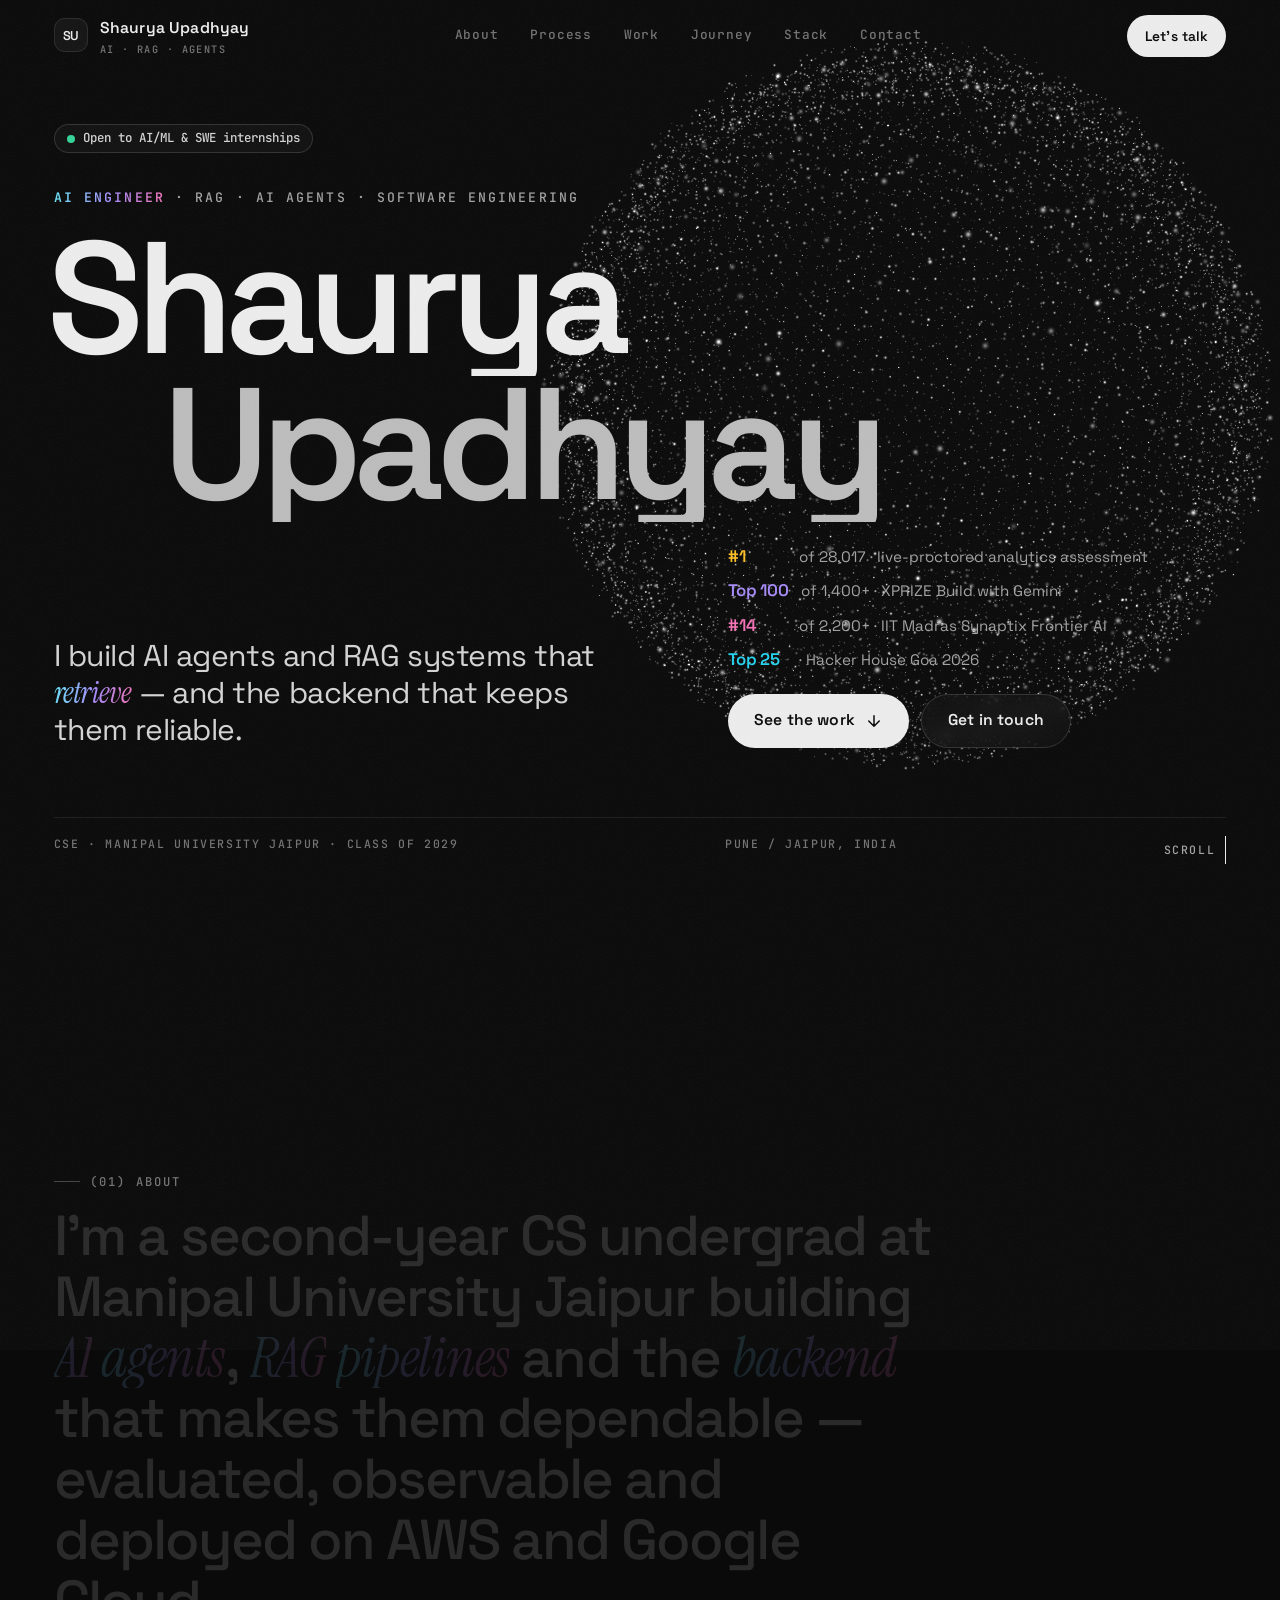
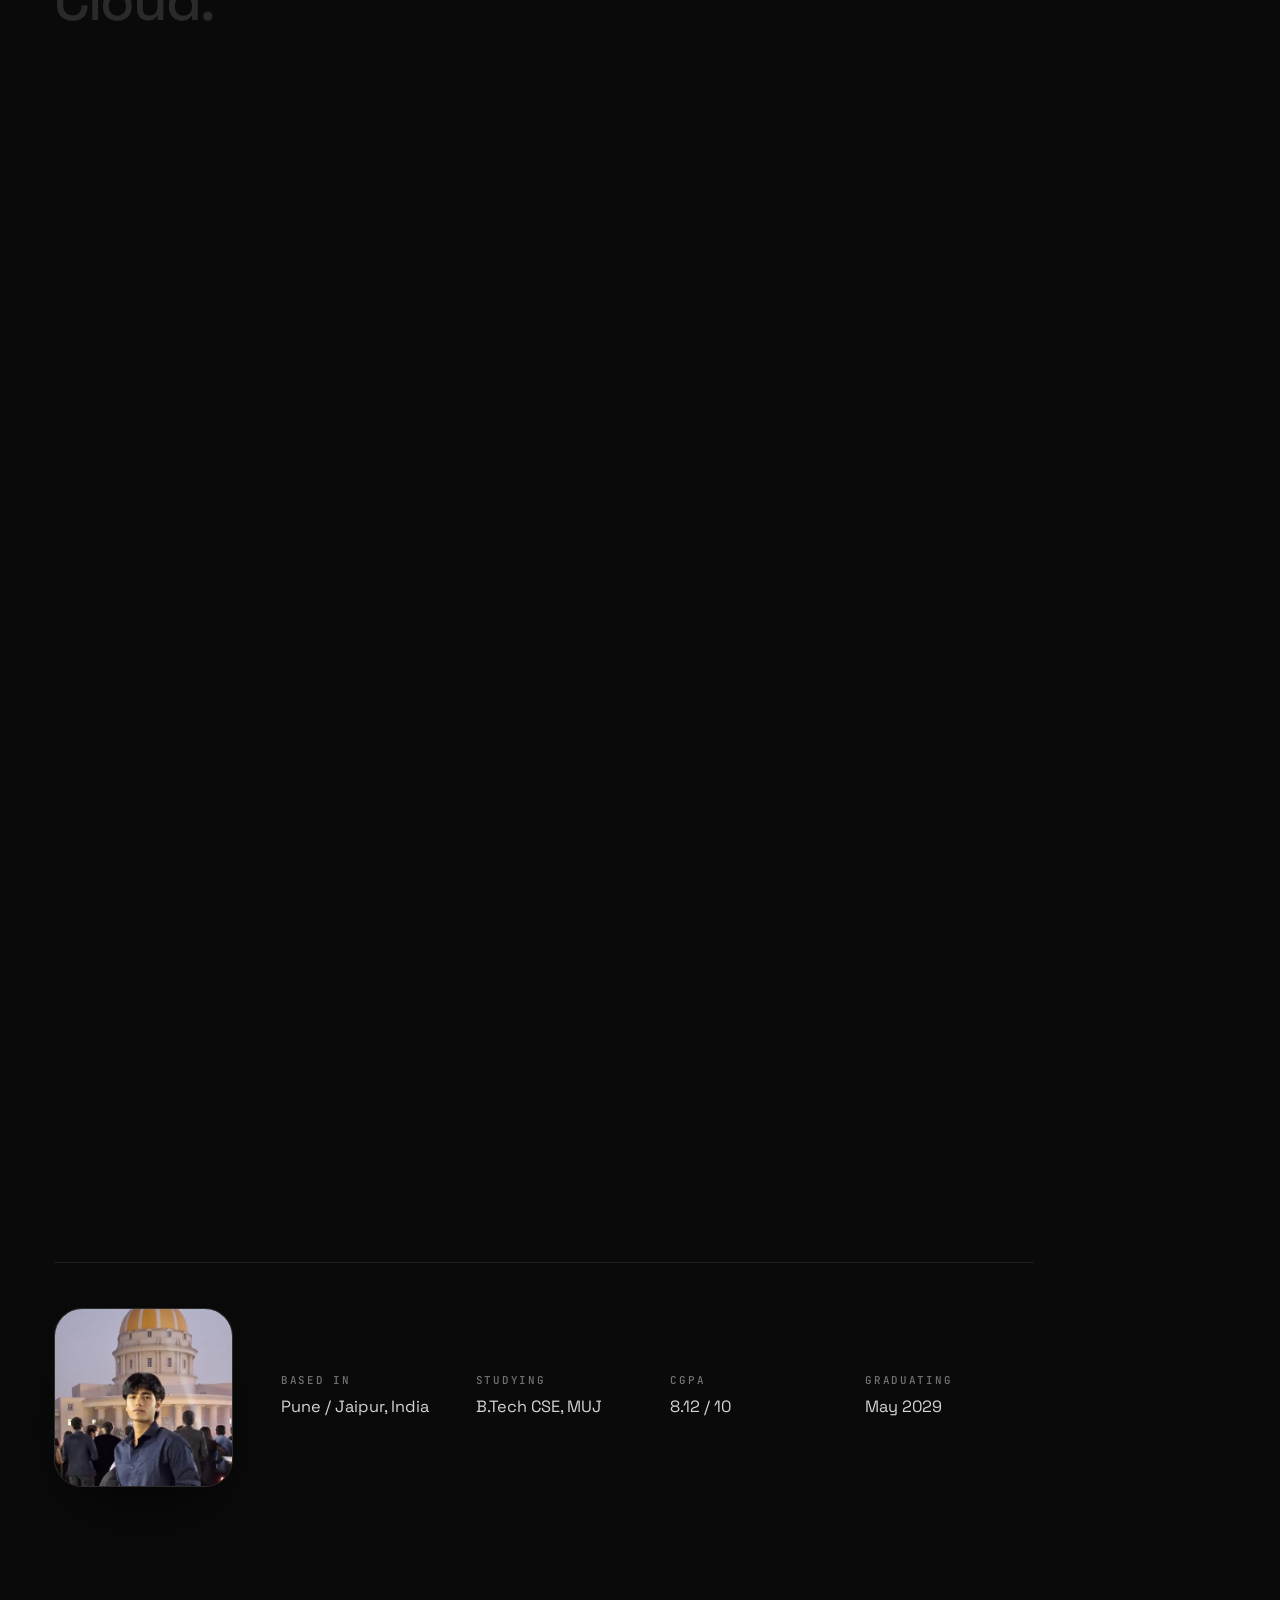
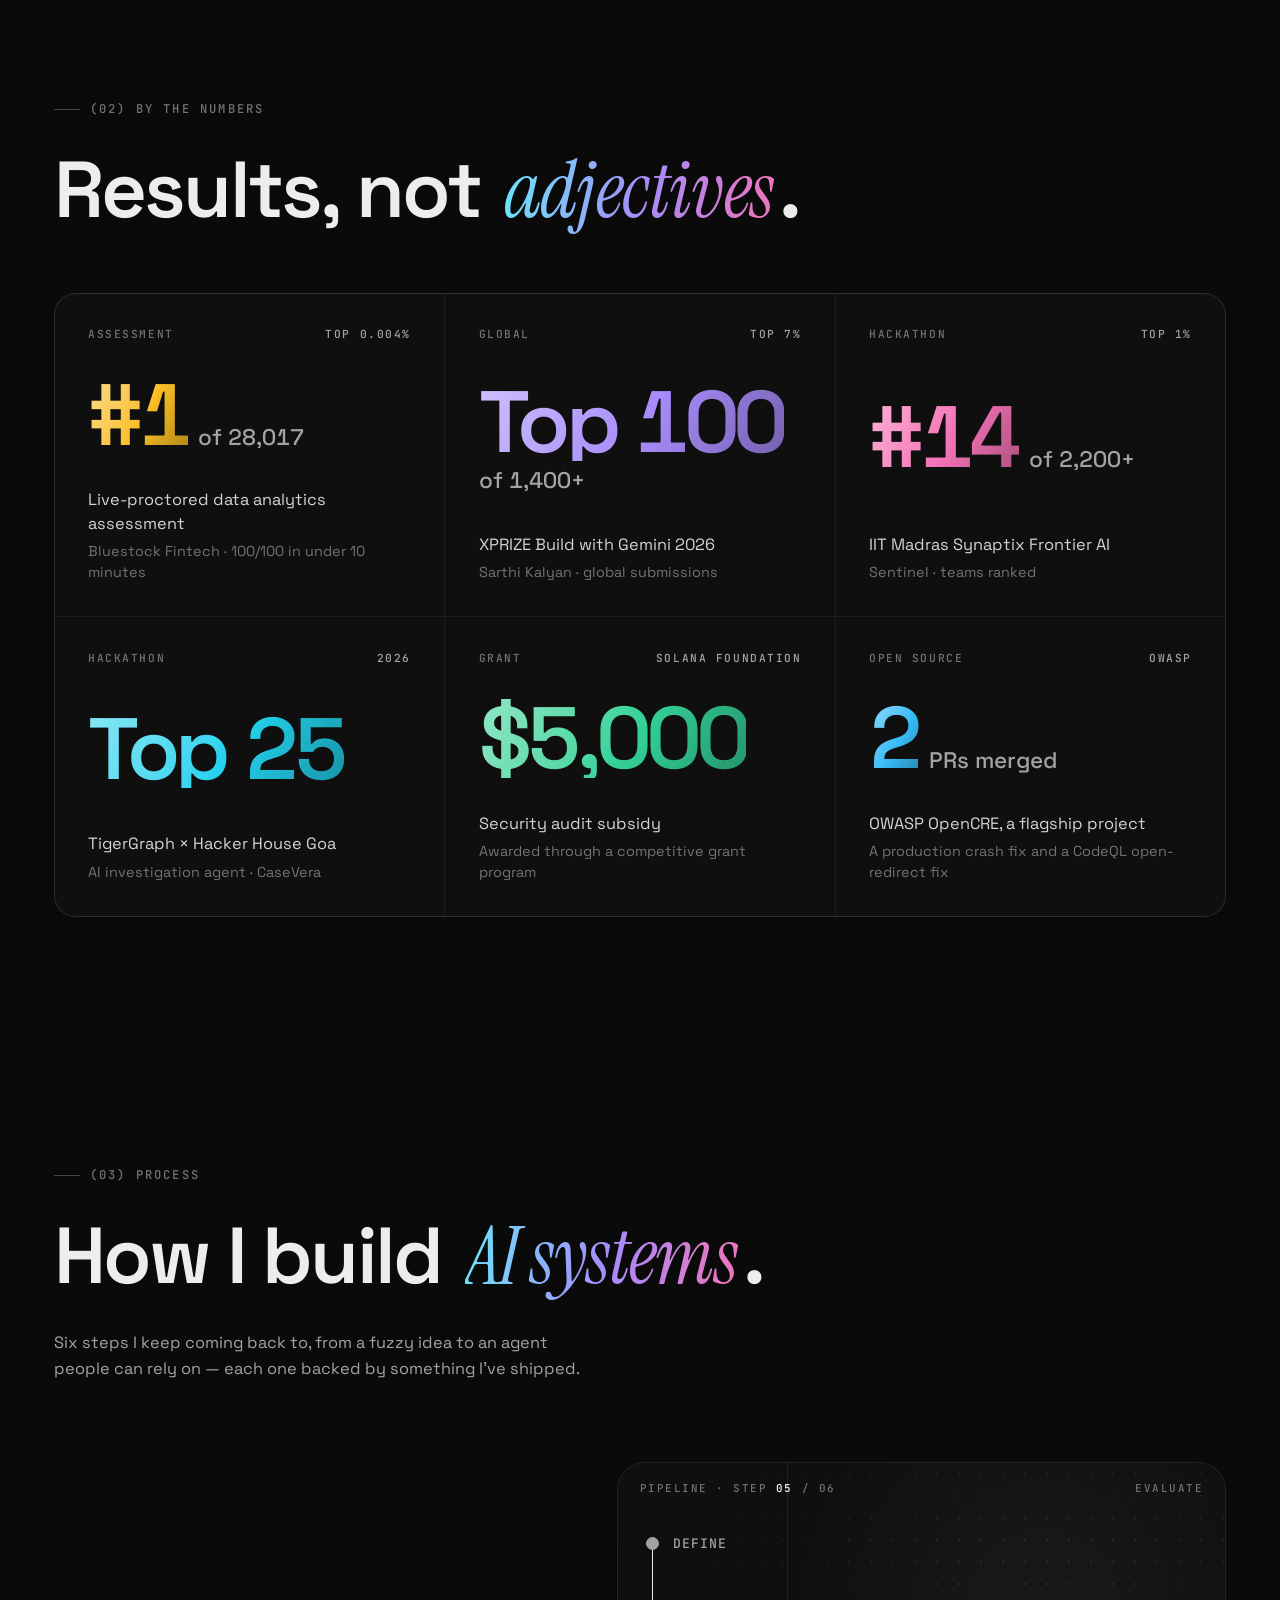
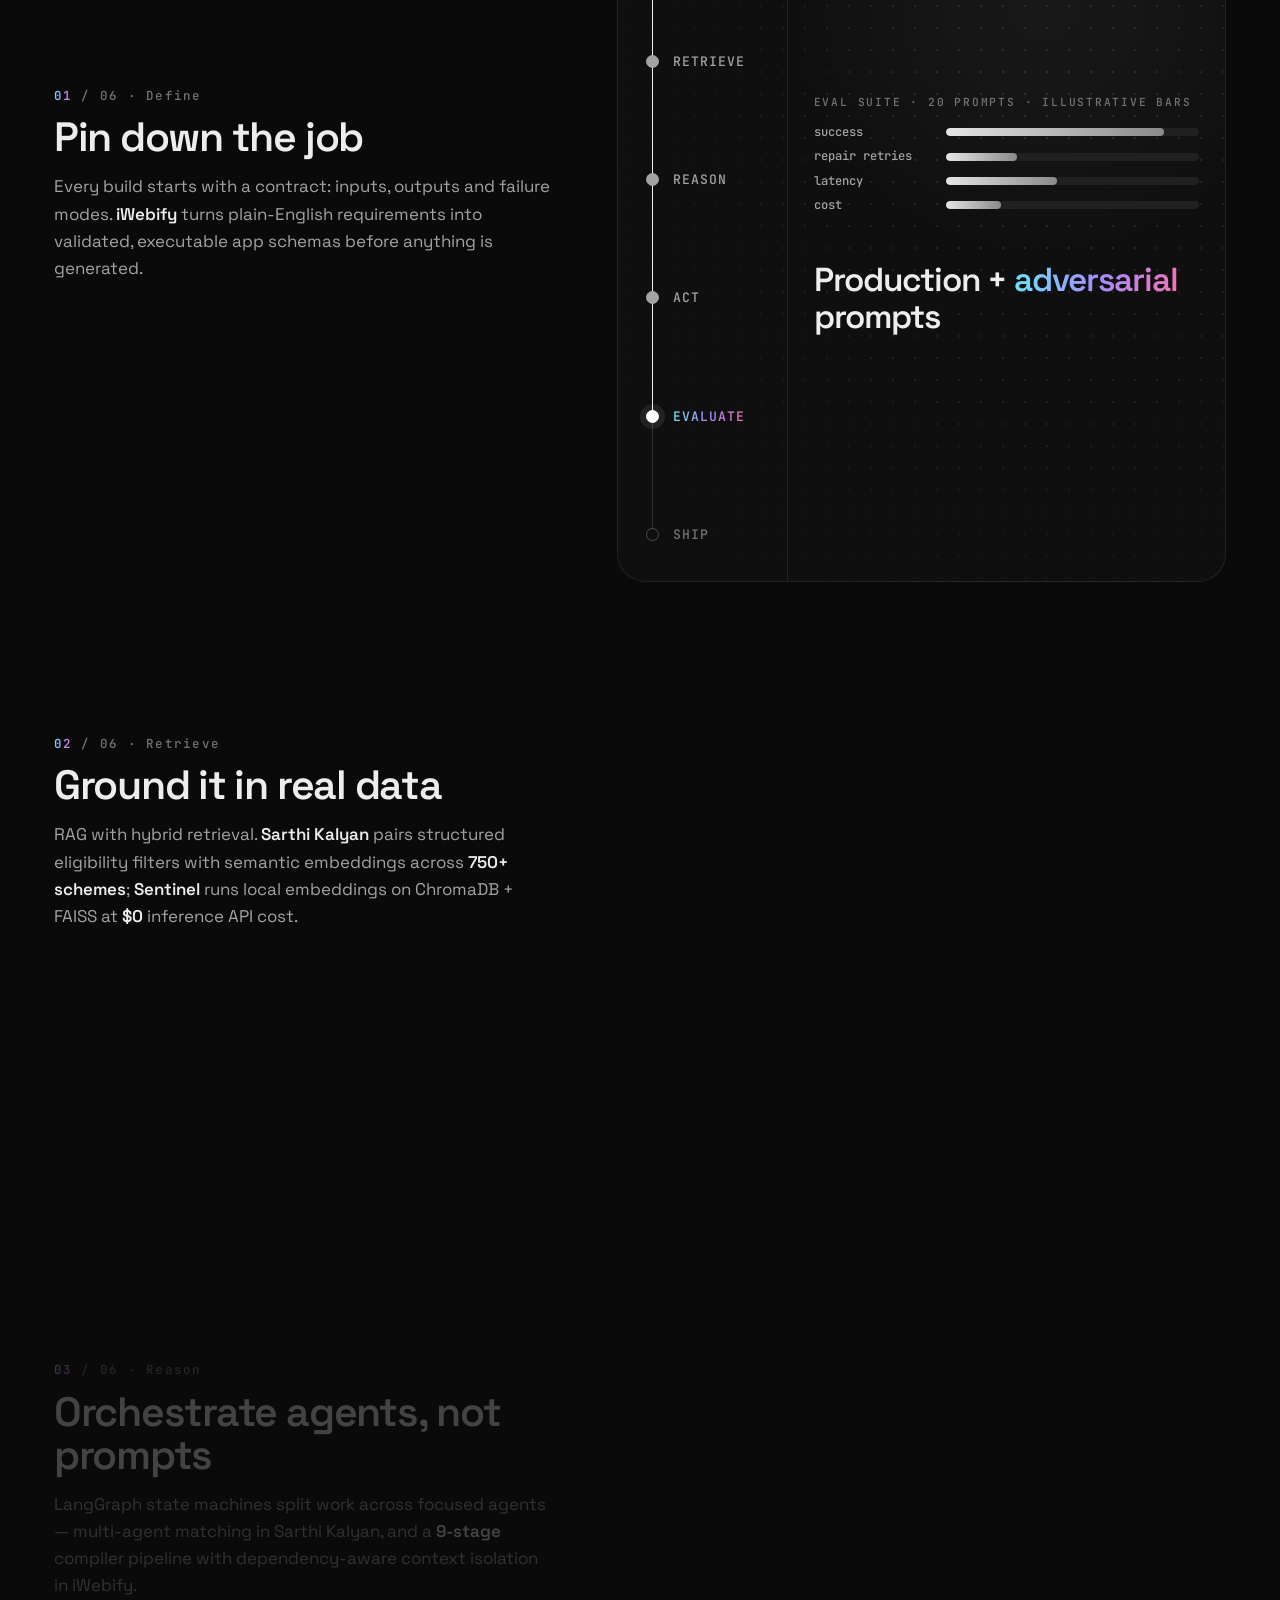
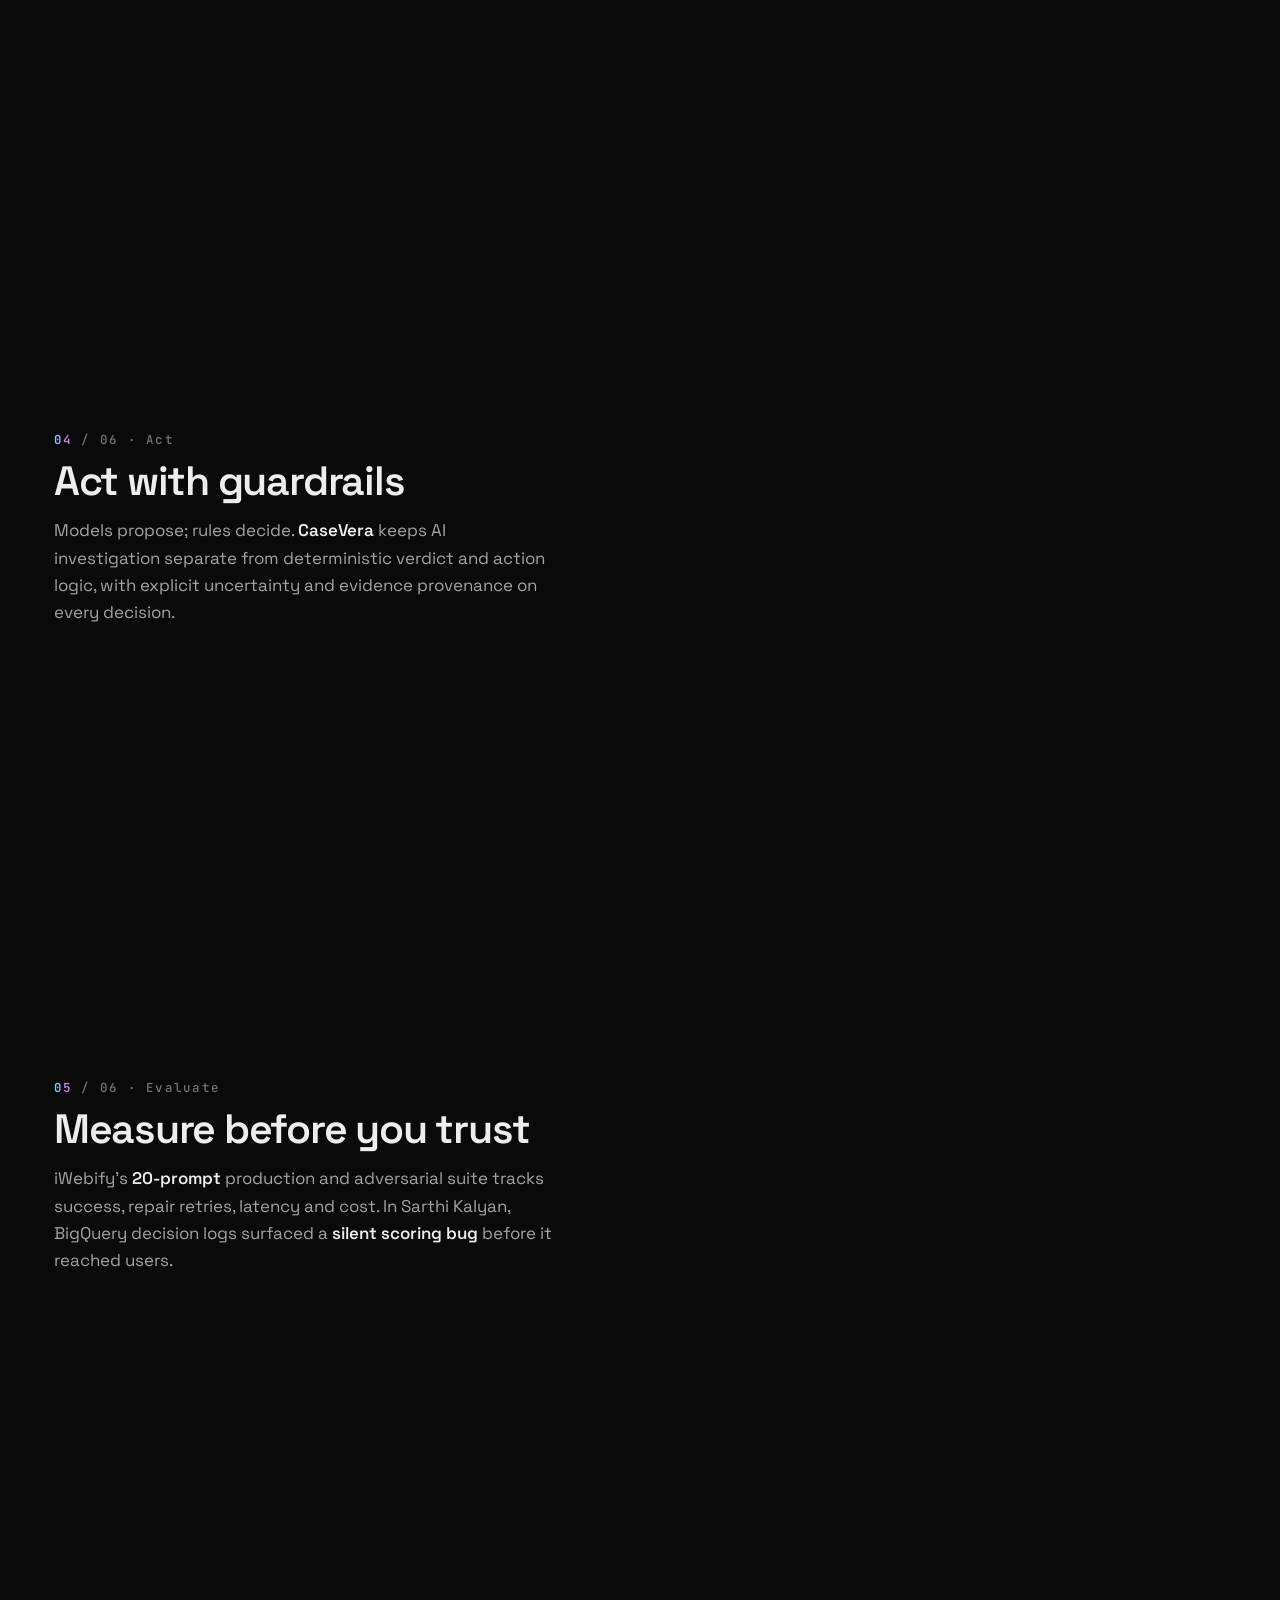
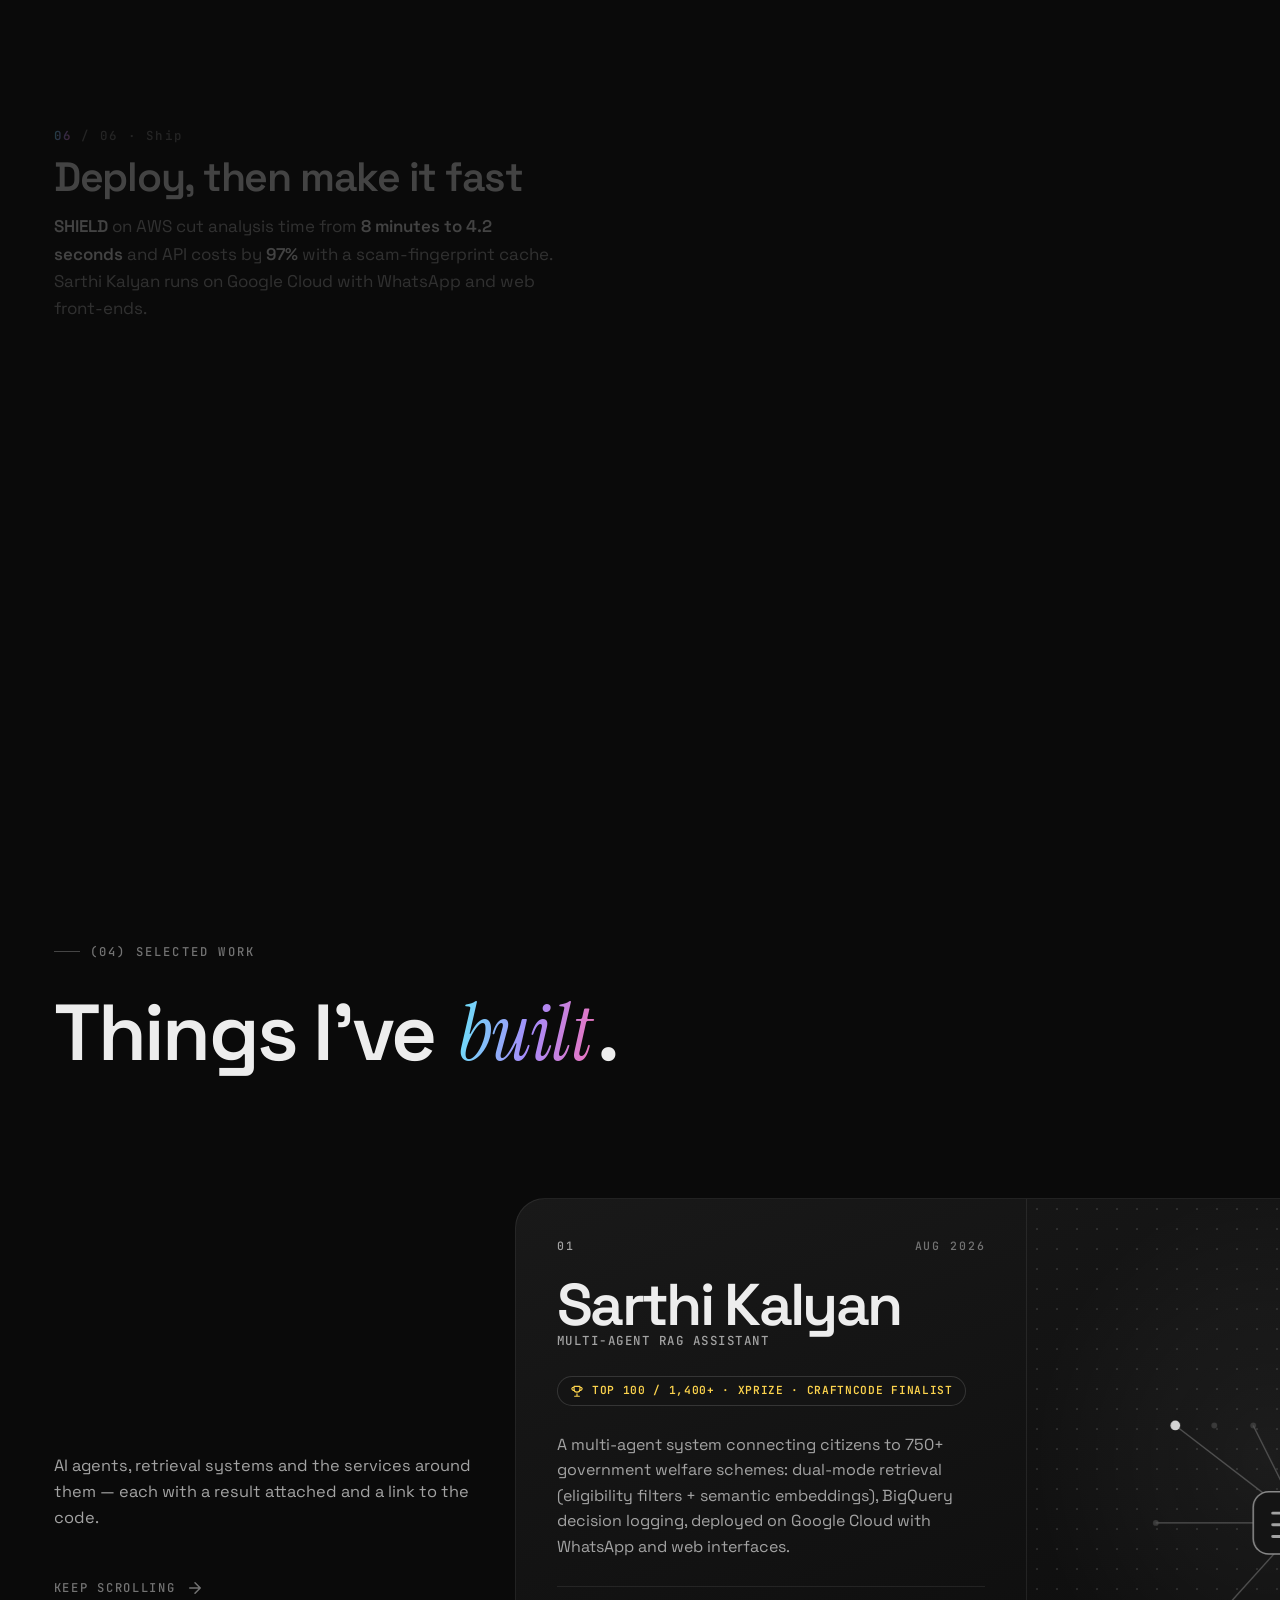
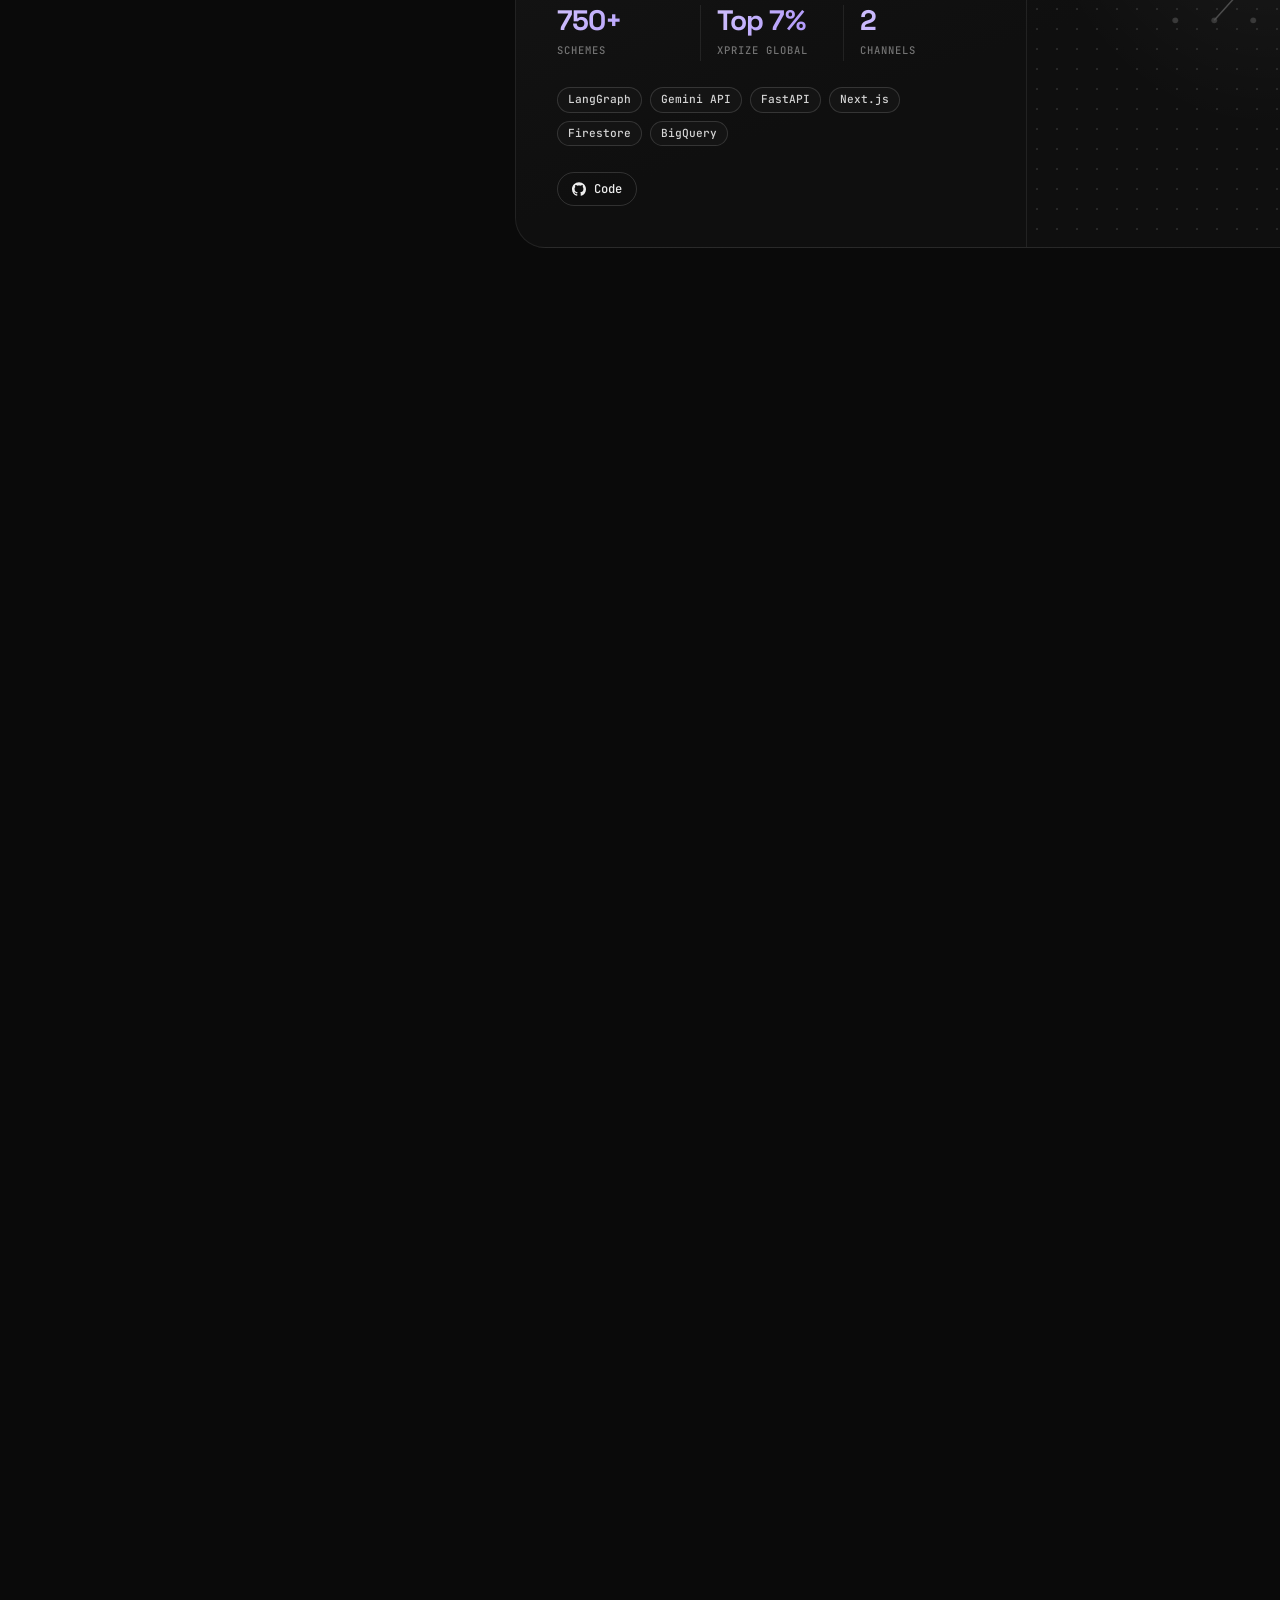
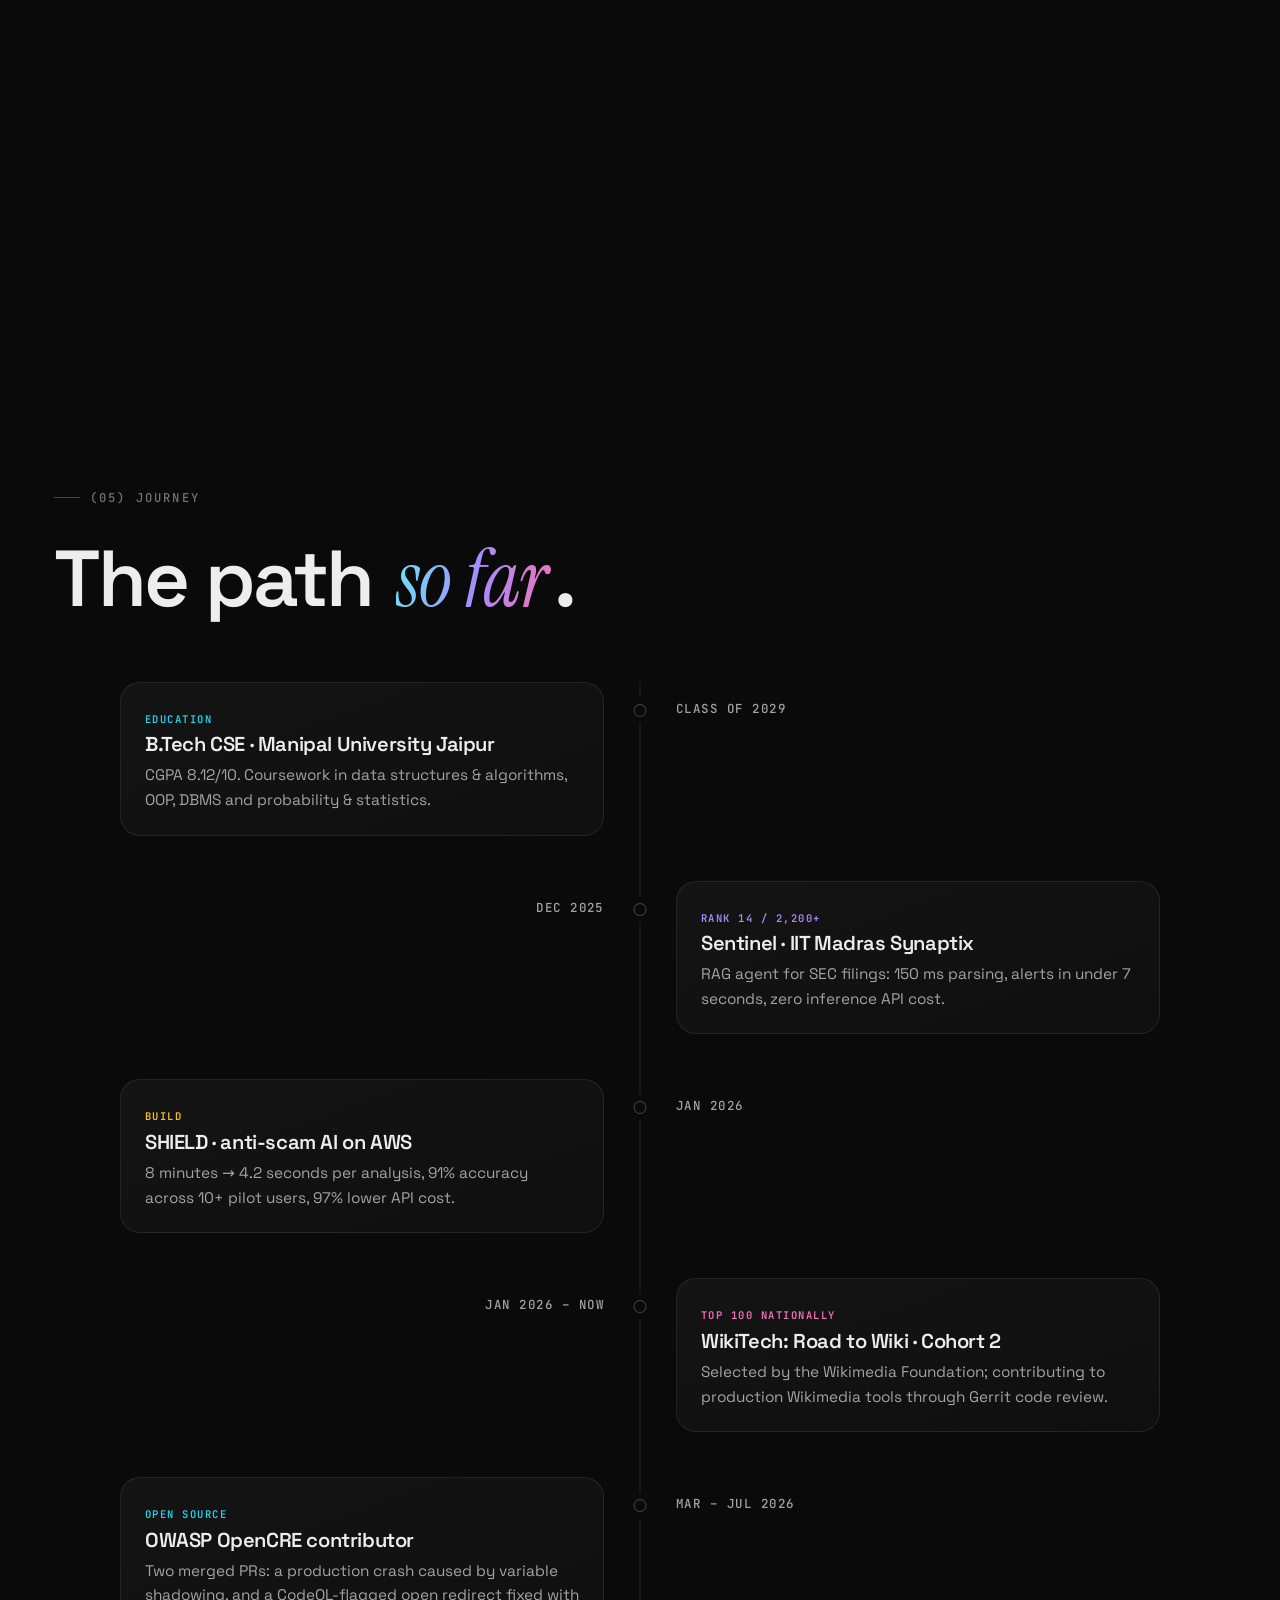
==== index.html @ fda20a1c "Portfolio site: scrollytelling, WebGL hero, black and grey design Static site (no build step): GSAP " ====
<!doctype html>
<html lang="en" class="no-js">
<head>
  <meta charset="utf-8">
  <meta name="viewport" content="width=device-width, initial-scale=1, viewport-fit=cover">
  <title>Shaurya Upadhyay — AI Engineer · RAG &amp; AI Agents</title>
  <meta name="description" content="Shaurya Upadhyay — CS undergrad at Manipal University Jaipur building AI agents, RAG systems and the backend that ships them. #1 of 28,017 in a live-proctored analytics assessment, Top 100 of 1,400+ in XPRIZE Build with Gemini, Rank 14 of 2,200+ at IIT Madras Synaptix. Open to AI/ML and SWE internships.">
  <meta name="author" content="Shaurya Upadhyay">
  <meta name="theme-color" content="#0a0a0a">
  <!-- Absolute URLs below assume https://beast04289.github.io/ — update them if the site lives elsewhere (e.g. a Vercel domain). -->
  <link rel="canonical" href="https://beast04289.github.io/">
  <meta property="og:type" content="website">
  <meta property="og:site_name" content="Shaurya Upadhyay">
  <meta property="og:title" content="Shaurya Upadhyay — AI Engineer · RAG & AI Agents">
  <meta property="og:description" content="I build AI agents and RAG systems that ship. #1 of 28,017 · Top 100 XPRIZE Build with Gemini · Rank 14 of 2,200+ IIT Madras.">
  <meta property="og:url" content="https://beast04289.github.io/">
  <meta property="og:image" content="https://beast04289.github.io/assets/img/og.png">
  <meta property="og:image:width" content="1200">
  <meta property="og:image:height" content="630">
  <meta name="twitter:card" content="summary_large_image">
  <meta name="twitter:image" content="https://beast04289.github.io/assets/img/og.png">
  <link rel="icon" href="assets/img/favicon.svg" type="image/svg+xml">
  <link rel="apple-touch-icon" href="assets/img/apple-touch-icon.png">
  <link rel="preload" href="assets/fonts/space-grotesk-latin.woff2" as="font" type="font/woff2" crossorigin>
  <link rel="preload" href="assets/fonts/instrument-serif-italic-latin.woff2" as="font" type="font/woff2" crossorigin>
  <link rel="stylesheet" href="assets/vendor/lenis.css">
  <link rel="stylesheet" href="assets/css/main.css">
  <script>
    // Progressive enhancement: JS-only states hang off html.js. If the app never boots
    // (blocked script, old browser), drop the class so every section stays readable.
    document.documentElement.classList.replace('no-js', 'js');
    setTimeout(function () {
      if (!window.__portfolioReady) document.documentElement.classList.remove('js');
    }, 6000);
  </script>
  <script type="application/ld+json">
  {
    "@context": "https://schema.org",
    "@type": "Person",
    "name": "Shaurya Upadhyay",
    "url": "https://beast04289.github.io/",
    "image": "https://beast04289.github.io/assets/img/avatar.webp",
    "jobTitle": "AI / Software Engineering student",
    "alumniOf": { "@type": "CollegeOrUniversity", "name": "Manipal University Jaipur" },
    "email": "mailto:shaurya04289@gmail.com",
    "sameAs": ["https://github.com/BEAST04289", "https://www.linkedin.com/in/shaurya--upadhyay/"],
    "knowsAbout": ["AI agents", "Retrieval-Augmented Generation", "LangGraph", "Python", "FastAPI", "AWS", "Google Cloud"]
  }
  </script>
</head>
<body>
  <a class="skip" href="#main">Skip to content</a>

  <!-- ============================================================ loader -->
  <div class="loader" aria-hidden="true">
    <div class="loader__inner">
      <svg class="loader__mark" viewBox="0 0 64 64" fill="none">
        <rect class="loader__box" x="1" y="1" width="62" height="62" rx="18" stroke="rgba(255,255,255,.3)" stroke-width="1.5"/>
        <text x="32" y="41" text-anchor="middle" fill="#ededed" font-family="Space Grotesk, system-ui, sans-serif" font-weight="600" font-size="24" letter-spacing="-1">SU</text>
      </svg>
      <div class="loader__name"><span>Shaurya Upadhyay</span></div>
      <div class="loader__bar"><span></span></div>
      <div class="loader__count">000</div>
    </div>
  </div>

  <div class="cursor" aria-hidden="true"><div class="cursor__dot"></div><div class="cursor__ring"><span class="cursor__label">View</span></div></div>
  <div class="progress" aria-hidden="true"><span></span></div>
  <div class="grain" aria-hidden="true"></div>
  <div class="toast" role="status" aria-live="polite"></div>

  <!-- ============================================================ nav -->
  <header class="nav">
    <div class="nav__inner container">
      <a class="brand" href="#top" aria-label="Shaurya Upadhyay — back to top">
        <svg viewBox="0 0 40 40" fill="none" aria-hidden="true">
          <rect x=".5" y=".5" width="39" height="39" rx="12" fill="#141414" stroke="rgba(255,255,255,.16)"/>
          <text x="20" y="26" text-anchor="middle" fill="#ededed" font-family="Space Grotesk, system-ui, sans-serif" font-weight="600" font-size="15" letter-spacing="-.6">SU</text>
        </svg>
        <span>Shaurya Upadhyay<small>AI · RAG · Agents</small></span>
      </a>
      <nav aria-label="Primary">
        <ul class="nav__links">
          <li><a href="#about">About</a></li>
          <li><a href="#process">Process</a></li>
          <li><a href="#work">Work</a></li>
          <li><a href="#journey">Journey</a></li>
          <li><a href="#stack">Stack</a></li>
          <li><a href="#contact">Contact</a></li>
        </ul>
      </nav>
      <a class="btn btn--primary nav__cta" href="#contact" data-magnetic><span>Let's talk</span></a>
      <button class="nav__toggle" type="button" aria-label="Open menu" aria-expanded="false" aria-controls="menu"><span></span></button>
    </div>
  </header>
  <nav class="menu" id="menu" aria-label="Mobile">
    <a href="#about"><small>01</small>About</a>
    <a href="#process"><small>02</small>Process</a>
    <a href="#work"><small>03</small>Work</a>
    <a href="#journey"><small>04</small>Journey</a>
    <a href="#stack"><small>05</small>Stack</a>
    <a href="#contact"><small>06</small>Contact</a>
  </nav>

  <canvas class="gl" aria-hidden="true"></canvas>
  <div class="gl-fallback" aria-hidden="true"></div>

  <main id="main">
    <!-- ============================================================ hero -->
    <section class="hero" id="top" aria-label="Introduction">
      <div class="container hero__inner">
        <p class="chip hero__status" data-hero><span class="dot-live" aria-hidden="true"></span> Open to AI/ML &amp; SWE internships</p>
        <p class="hero__role" data-hero><b>AI Engineer</b> · RAG · AI agents · Software engineering</p>
        <h1 class="hero__title" aria-label="Shaurya Upadhyay">
          <span class="line" data-hero-line>Shaurya</span>
          <span class="line" data-hero-line>Upadhyay</span>
        </h1>
        <div class="hero__row">
          <p class="hero__lede" data-hero>I build AI agents and RAG systems that <span class="rotator" data-words="reason,retrieve,act,ship">reason</span> — and the backend that keeps them reliable.</p>
          <div class="hero__side" data-hero>
            <ul class="proof" aria-label="Highlights">
              <li style="--accent: var(--gold)"><b>#1</b> of 28,017 · live-proctored analytics assessment</li>
              <li style="--accent: var(--violet)"><b>Top 100</b> of 1,400+ · XPRIZE Build with Gemini</li>
              <li style="--accent: var(--pink)"><b>#14</b> of 2,200+ · IIT Madras Synaptix Frontier AI</li>
              <li style="--accent: var(--cyan)"><b>Top 25</b> · Hacker House Goa 2026</li>
            </ul>
            <div class="hero__cta">
              <a class="btn btn--primary" href="#work" data-magnetic><span>See the work</span>
                <svg viewBox="0 0 24 24" fill="none" stroke="currentColor" stroke-width="2" stroke-linecap="round" stroke-linejoin="round" aria-hidden="true"><path d="M12 5v14M5 12l7 7 7-7"/></svg></a>
              <a class="btn btn--ghost" href="#contact" data-magnetic><span>Get in touch</span></a>
            </div>
          </div>
        </div>
        <div class="hero__meta" data-hero>
          <span>CSE · Manipal University Jaipur · Class of 2029</span>
          <span>Pune / Jaipur, India</span>
          <a class="scroll-cue" href="#about"><span>Scroll</span><i aria-hidden="true"></i></a>
        </div>
      </div>
    </section>

    <!-- ============================================================ about / manifesto -->
    <section class="manifesto" id="about" aria-labelledby="about-title">
      <div class="container manifesto__pin">
        <p class="eyebrow" id="about-title">(01) About</p>
        <p class="manifesto__text" data-scrub-words>I'm a second-year CS undergrad at Manipal University Jaipur building <span class="hl">AI agents</span>, <span class="hl">RAG pipelines</span> and the <span class="hl">backend</span> that makes them dependable — evaluated, observable and deployed on AWS and Google Cloud.</p>
      </div>
      <div class="container manifesto__facts">
        <div class="facts" data-reveal>
          <figure class="portrait">
            <picture>
              <source srcset="assets/img/avatar.webp" type="image/webp">
              <img src="assets/img/avatar-fallback.jpg" width="440" height="440" alt="Portrait of Shaurya Upadhyay" loading="lazy" decoding="async">
            </picture>
          </figure>
          <dl>
            <div><dt>Based in</dt><dd>Pune / Jaipur, India</dd></div>
            <div><dt>Studying</dt><dd>B.Tech CSE, MUJ</dd></div>
            <div><dt>CGPA</dt><dd>8.12 / 10</dd></div>
            <div><dt>Graduating</dt><dd>May 2029</dd></div>
          </dl>
        </div>
      </div>
    </section>

    <!-- ============================================================ numbers -->
    <section class="section numbers" id="numbers" aria-labelledby="numbers-title">
      <div class="container">
        <header class="section-head">
          <p class="eyebrow">(02) By the numbers</p>
          <h2 class="title" id="numbers-title" data-split>Results, not <em>adjectives</em>.</h2>
        </header>
        <div class="stats">
          <article class="stat" style="--accent: var(--gold)">
            <div class="stat__top"><span>Assessment</span><span>Top 0.004%</span></div>
            <div class="stat__value"><span class="num" data-count-from="28017" data-count-to="1" data-prefix="#">#1</span><small>of 28,017</small></div>
            <p class="stat__label">Live-proctored data analytics assessment<span>Bluestock Fintech · 100/100 in under 10 minutes</span></p>
          </article>
          <article class="stat" style="--accent: var(--violet)">
            <div class="stat__top"><span>Global</span><span>Top 7%</span></div>
            <div class="stat__value"><span class="num" data-count-from="1400" data-count-to="100" data-prefix="Top ">Top 100</span><small>of 1,400+</small></div>
            <p class="stat__label">XPRIZE Build with Gemini 2026<span>Sarthi Kalyan · global submissions</span></p>
          </article>
          <article class="stat" style="--accent: var(--pink)">
            <div class="stat__top"><span>Hackathon</span><span>Top 1%</span></div>
            <div class="stat__value"><span class="num" data-count-from="2200" data-count-to="14" data-prefix="#">#14</span><small>of 2,200+</small></div>
            <p class="stat__label">IIT Madras Synaptix Frontier AI<span>Sentinel · teams ranked</span></p>
          </article>
          <article class="stat" style="--accent: var(--cyan)">
            <div class="stat__top"><span>Hackathon</span><span>2026</span></div>
            <div class="stat__value"><span class="num" data-scramble>Top 25</span></div>
            <p class="stat__label">TigerGraph × Hacker House Goa<span>AI investigation agent · CaseVera</span></p>
          </article>
          <article class="stat" style="--accent: var(--green)">
            <div class="stat__top"><span>Grant</span><span>Solana Foundation</span></div>
            <div class="stat__value"><span class="num" data-count-from="0" data-count-to="5000" data-prefix="$">$5,000</span></div>
            <p class="stat__label">Security audit subsidy<span>Awarded through a competitive grant program</span></p>
          </article>
          <article class="stat" style="--accent: var(--sky)">
            <div class="stat__top"><span>Open source</span><span>OWASP</span></div>
            <div class="stat__value"><span class="num" data-count-from="0" data-count-to="2" data-prefix="">2</span><small>PRs merged</small></div>
            <p class="stat__label">OWASP OpenCRE, a flagship project<span>A production crash fix and a CodeQL open-redirect fix</span></p>
          </article>
        </div>
      </div>
    </section>

    <!-- ============================================================ process (scrollytelling) -->
    <section class="section process" id="process" aria-labelledby="process-title">
      <div class="container">
        <header class="section-head">
          <p class="eyebrow">(03) Process</p>
          <h2 class="title" id="process-title" data-split>How I build <em>AI systems</em>.</h2>
          <p class="lede" data-reveal>Six steps I keep coming back to, from a fuzzy idea to an agent people can rely on — each one backed by something I've shipped.</p>
        </header>
        <div class="process__grid">
          <div class="process__steps">
            <article class="step" data-step="1">
              <span class="step__n"><b>01</b> / 06 · Define</span>
              <h3>Pin down the job</h3>
              <p>Every build starts with a contract: inputs, outputs and failure modes. <b>iWebify</b> turns plain-English requirements into validated, executable app schemas before anything is generated.</p>
            </article>
            <article class="step" data-step="2">
              <span class="step__n"><b>02</b> / 06 · Retrieve</span>
              <h3>Ground it in real data</h3>
              <p>RAG with hybrid retrieval. <b>Sarthi Kalyan</b> pairs structured eligibility filters with semantic embeddings across <b>750+ schemes</b>; <b>Sentinel</b> runs local embeddings on ChromaDB + FAISS at <b>$0</b> inference API cost.</p>
            </article>
            <article class="step" data-step="3">
              <span class="step__n"><b>03</b> / 06 · Reason</span>
              <h3>Orchestrate agents, not prompts</h3>
              <p>LangGraph state machines split work across focused agents — multi-agent matching in Sarthi Kalyan, and a <b>9-stage</b> compiler pipeline with dependency-aware context isolation in iWebify.</p>
            </article>
            <article class="step" data-step="4">
              <span class="step__n"><b>04</b> / 06 · Act</span>
              <h3>Act with guardrails</h3>
              <p>Models propose; rules decide. <b>CaseVera</b> keeps AI investigation separate from deterministic verdict and action logic, with explicit uncertainty and evidence provenance on every decision.</p>
            </article>
            <article class="step" data-step="5">
              <span class="step__n"><b>05</b> / 06 · Evaluate</span>
              <h3>Measure before you trust</h3>
              <p>iWebify's <b>20-prompt</b> production and adversarial suite tracks success, repair retries, latency and cost. In Sarthi Kalyan, BigQuery decision logs surfaced a <b>silent scoring bug</b> before it reached users.</p>
            </article>
            <article class="step" data-step="6">
              <span class="step__n"><b>06</b> / 06 · Ship</span>
              <h3>Deploy, then make it fast</h3>
              <p><b>SHIELD</b> on AWS cut analysis time from <b>8 minutes to 4.2 seconds</b> and API costs by <b>97%</b> with a scam-fingerprint cache. Sarthi Kalyan runs on Google Cloud with WhatsApp and web front-ends.</p>
            </article>
          </div>
          <div class="process__viz" aria-hidden="true">
            <div class="viz" id="viz">
              <div class="viz__hud"><span>pipeline · step <b class="viz__step">01</b> / 06</span><span class="viz__label">define</span></div>
              <div class="pipe-wrap">
                <span class="pipe__fill"></span>
                <ol class="pipe">
                  <li><span class="pipe__dot"></span><span class="pipe__name">Define</span></li>
                  <li><span class="pipe__dot"></span><span class="pipe__name">Retrieve</span></li>
                  <li><span class="pipe__dot"></span><span class="pipe__name">Reason</span></li>
                  <li><span class="pipe__dot"></span><span class="pipe__name">Act</span></li>
                  <li><span class="pipe__dot"></span><span class="pipe__name">Evaluate</span></li>
                  <li><span class="pipe__dot"></span><span class="pipe__name">Ship</span></li>
                </ol>
              </div>
              <div class="panels">
                <div class="panel" data-panel="1">
                  <span class="panel__title">spec · illustrative</span>
<pre class="code"><span class="k">requirement</span>  <span class="s">"booking app for a clinic"</span>
<span class="k">entities</span>     [Patient, Doctor, Slot]
<span class="k">pages</span>        <span class="n">4</span>
<span class="k">validate</span>     pydantic · dependency order
<span class="k">status</span>       <span class="s">"valid, executable"</span></pre>
                  <p class="panel__big">Requirements → <em>validated schema</em></p>
                </div>
                <div class="panel" data-panel="2">
                  <span class="panel__title">hybrid retrieval · illustrative</span>
                  <div class="flow">
                    <div class="flow__row"><span class="node node--hot"><b>query</b>profile + question</span></div>
                    <div class="flow__row"><span class="node"><b>filter</b>structured eligibility</span><span class="arrow">+</span><span class="node"><b>embed</b>semantic similarity</span></div>
                  </div>
                  <div class="rank"><div>match 1<i style="width:92%"></i></div><div>match 2<i style="width:76%"></i></div><div>match 3<i style="width:61%"></i></div></div>
                  <p class="panel__big">750+ schemes → <em>the few that fit</em></p>
                </div>
                <div class="panel" data-panel="3">
                  <span class="panel__title">agent orchestration · LangGraph</span>
                  <div class="loop"><span class="node node--hot"><b>plan</b>route the task</span><span class="node"><b>retrieve</b>fetch context</span><span class="node"><b>respond</b>draft + cite</span></div>
                  <div class="loop"><span class="node"><b>validate</b>schema check</span><span class="node"><b>repair</b>targeted fix</span><span class="node"><b>state</b>persisted</span></div>
                  <p class="panel__big">Focused agents, <em>shared state</em></p>
                </div>
                <div class="panel" data-panel="4">
                  <span class="panel__title">guardrails</span>
                  <div class="flow__row"><span class="node"><b>model</b>proposes</span><span class="arrow">→</span><span class="node node--hot"><b>policy</b>rules decide</span><span class="arrow">→</span><span class="node"><b>action</b>logged</span></div>
                  <span class="badge">uncertain? <em>ask for more evidence</em></span>
                  <p class="panel__big">AI investigates. <em>Rules decide.</em></p>
                </div>
                <div class="panel" data-panel="5">
                  <span class="panel__title">eval suite · 20 prompts · illustrative bars</span>
                  <div class="meter"><div>success<i style="--w:86%"></i></div><div>repair retries<i style="--w:28%"></i></div><div>latency<i style="--w:44%"></i></div><div>cost<i style="--w:22%"></i></div></div>
                  <p class="panel__big">Production + <em>adversarial</em> prompts</p>
                </div>
                <div class="panel" data-panel="6">
                  <span class="panel__title">SHIELD on AWS</span>
                  <div class="ship">
                    <div class="ship__bar">before · 8 minutes<i style="width:100%"></i></div>
                    <div class="ship__bar ship__bar--after">after · 4.2 seconds<i></i></div>
                  </div>
                  <p class="panel__big"><em>99.1%</em> faster · <em>97%</em> cheaper</p>
                </div>
              </div>
            </div>
          </div>
        </div>
      </div>
    </section>

    <!-- ============================================================ work -->
    <section class="work" id="work" aria-labelledby="work-title">
      <div class="container section-head work__head">
        <p class="eyebrow">(04) Selected work</p>
        <h2 class="title" id="work-title" data-split>Things I've <em>built</em>.</h2>
      </div>
      <div class="work__pin">
        <div class="work__track">
          <div class="work__intro">
            <p class="lede">AI agents, retrieval systems and the services around them — each with a result attached and a link to the code.</p>
            <p class="hint">Keep scrolling
              <svg width="18" height="18" viewBox="0 0 24 24" fill="none" stroke="currentColor" stroke-width="2" stroke-linecap="round" stroke-linejoin="round" aria-hidden="true"><path d="M5 12h14M12 5l7 7-7 7"/></svg></p>
          </div>

          <article class="project" style="--accent: var(--violet)" data-cursor="view">
            <div class="project__body">
              <div class="project__top"><span class="project__idx">01</span><span>Aug 2026</span></div>
              <div>
                <h3>Sarthi Kalyan</h3>
                <p class="project__cat">Multi-agent RAG assistant</p>
              </div>
              <span class="award"><svg viewBox="0 0 24 24" fill="none" stroke="currentColor" stroke-width="2" stroke-linecap="round" stroke-linejoin="round" aria-hidden="true"><path d="M8 21h8M12 17v4M7 4h10v5a5 5 0 0 1-10 0zM7 6H4.5a2.5 2.5 0 0 0 2.6 4.4M17 6h2.5a2.5 2.5 0 0 1-2.6 4.4"/></svg>Top 100 / 1,400+ · XPRIZE · CraftNCode finalist</span>
              <p>A multi-agent system connecting citizens to 750+ government welfare schemes: dual-mode retrieval (eligibility filters + semantic embeddings), BigQuery decision logging, deployed on Google Cloud with WhatsApp and web interfaces.</p>
              <div class="metrics"><div><b>750+</b><span>schemes</span></div><div><b>Top 7%</b><span>XPRIZE global</span></div><div><b>2</b><span>channels</span></div></div>
              <ul class="tags"><li>LangGraph</li><li>Gemini API</li><li>FastAPI</li><li>Next.js</li><li>Firestore</li><li>BigQuery</li></ul>
              <div class="project__links">
                <a class="link-pill" href="https://github.com/BEAST04289/SchemeBot" target="_blank" rel="noopener"><svg aria-hidden="true"><use href="assets/img/icons.svg#i-github"/></svg>Code</a>
              </div>
            </div>
            <div class="project__art" aria-hidden="true">
              <svg viewBox="0 0 400 320" fill="none">
                <g fill="#3a3a3a"><circle cx="70" cy="60" r="3"/><circle cx="110" cy="60" r="3"/><circle cx="150" cy="60" r="3"/><circle cx="250" cy="60" r="3"/><circle cx="290" cy="60" r="3"/><circle cx="330" cy="60" r="3"/><circle cx="70" cy="260" r="3"/><circle cx="110" cy="260" r="3"/><circle cx="150" cy="260" r="3"/><circle cx="250" cy="260" r="3"/><circle cx="290" cy="260" r="3"/><circle cx="330" cy="260" r="3"/><circle cx="50" cy="160" r="3"/><circle cx="350" cy="160" r="3"/></g>
                <g stroke="#525252" stroke-width="1.4"><path d="M200 160 70 60M200 160 150 60M200 160 290 60M200 160 330 260M200 160 110 260M200 160 50 160M200 160 350 160"/></g>
                <g fill="#d4d4d4"><circle cx="70" cy="60" r="5"/><circle cx="290" cy="60" r="5"/><circle cx="330" cy="260" r="5"/></g>
                <rect x="150" y="128" width="100" height="64" rx="16" fill="#141414" stroke="#8a8a8a" stroke-width="1.6"/>
                <path d="M170 150h60M170 162h44M170 174h52" stroke="#a3a3a3" stroke-width="3" stroke-linecap="round"/>
              </svg>
            </div>
          </article>

          <article class="project" style="--accent: var(--pink)" data-cursor="view">
            <div class="project__body">
              <div class="project__top"><span class="project__idx">02</span><span>Jun 2026</span></div>
              <div>
                <h3>iWebify</h3>
                <p class="project__cat">LLM application compiler</p>
              </div>
              <p>A 9-stage LangGraph pipeline that turns natural-language requirements into validated, executable app schemas — with dependency-aware context isolation and a repair engine that fixes only what the exact Pydantic errors point at.</p>
              <div class="metrics"><div><b>9</b><span>pipeline stages</span></div><div><b>20</b><span>eval prompts</span></div><div><b>4</b><span>tracked KPIs</span></div></div>
              <ul class="tags"><li>LangGraph</li><li>FastAPI</li><li>Pydantic</li><li>OpenRouter</li><li>SQLite</li><li>Docker</li></ul>
              <div class="project__links">
                <a class="link-pill" href="https://github.com/BEAST04289/iWEBIFY" target="_blank" rel="noopener"><svg aria-hidden="true"><use href="assets/img/icons.svg#i-github"/></svg>Code</a>
              </div>
            </div>
            <div class="project__art" aria-hidden="true">
              <svg viewBox="0 0 400 320" fill="none">
                <g stroke="#3f3f3f" stroke-width="1.4"><path d="M110 80H160M220 80H270M305 100V150M270 170H220M160 170H110M85 190V240M110 260H160M220 260H270"/></g>
                <g fill="#141414" stroke="#525252" stroke-width="1.6"><rect x="60" y="60" width="50" height="40" rx="10"/><rect x="170" y="60" width="50" height="40" rx="10"/><rect x="280" y="60" width="50" height="40" rx="10"/><rect x="280" y="150" width="50" height="40" rx="10"/><rect x="170" y="150" width="50" height="40" rx="10"/><rect x="60" y="150" width="50" height="40" rx="10"/><rect x="60" y="240" width="50" height="40" rx="10"/><rect x="170" y="240" width="50" height="40" rx="10"/></g>
                <rect x="280" y="240" width="50" height="40" rx="10" fill="#202020" stroke="#d4d4d4" stroke-width="1.8"/>
                <path d="M297 260l6 6 12-12" stroke="#ededed" stroke-width="2.4" stroke-linecap="round" stroke-linejoin="round"/>
                <path d="M195 150c0-26 40-26 40 0" stroke="#8a8a8a" stroke-width="1.6" stroke-dasharray="4 5"/>
              </svg>
            </div>
          </article>

          <article class="project" style="--accent: var(--green)" data-cursor="view">
            <div class="project__body">
              <div class="project__top"><span class="project__idx">03</span><span>Dec 2025</span></div>
              <div>
                <h3>Sentinel</h3>
                <p class="project__cat">RAG agent for financial filings</p>
              </div>
              <span class="award"><svg viewBox="0 0 24 24" fill="none" stroke="currentColor" stroke-width="2" stroke-linecap="round" stroke-linejoin="round" aria-hidden="true"><path d="M8 21h8M12 17v4M7 4h10v5a5 5 0 0 1-10 0zM7 6H4.5a2.5 2.5 0 0 0 2.6 4.4M17 6h2.5a2.5 2.5 0 0 1-2.6 4.4"/></svg>Rank 14 / 2,200+ · IIT Madras Synaptix</span>
              <p>An SEC-filings intelligence agent that parses documents 4× faster than baseline and raises financial alerts in under seven seconds — on local embeddings with ChromaDB + FAISS, so inference API cost is zero.</p>
              <div class="metrics"><div><b>150 ms</b><span>filing parse</span></div><div><b>&lt;7 s</b><span>to an alert</span></div><div><b>$0</b><span>inference API</span></div></div>
              <ul class="tags"><li>LangGraph</li><li>ChromaDB</li><li>FAISS</li><li>FastAPI</li></ul>
              <div class="project__links">
                <a class="link-pill" href="https://github.com/BEAST04289/Sentinel" target="_blank" rel="noopener"><svg aria-hidden="true"><use href="assets/img/icons.svg#i-github"/></svg>Code</a>
              </div>
            </div>
            <div class="project__art" aria-hidden="true">
              <svg viewBox="0 0 400 320" fill="none">
                <g stroke="#262626"><path d="M50 260H360M50 200H360M50 140H360M50 80H360"/></g>
                <path d="M50 120H360" stroke="#525252" stroke-dasharray="6 6"/>
                <path d="M50 230 85 214 115 222 150 190 180 200 210 150 235 172 262 98 290 160 320 140 350 176" stroke="#d4d4d4" stroke-width="2.6" stroke-linejoin="round" stroke-linecap="round"/>
                <circle cx="262" cy="98" r="9" fill="#0f0f0f" stroke="#ededed" stroke-width="2"/>
                <rect x="226" y="40" width="72" height="26" rx="13" fill="#141414" stroke="#525252"/>
                <path d="M244 53h36" stroke="#a3a3a3" stroke-width="3" stroke-linecap="round"/>
              </svg>
            </div>
          </article>

          <article class="project" style="--accent: var(--gold)" data-cursor="view">
            <div class="project__body">
              <div class="project__top"><span class="project__idx">04</span><span>Jan 2026 – now</span></div>
              <div>
                <h3>SHIELD</h3>
                <p class="project__cat">Anti-scam AI platform on AWS</p>
              </div>
              <p>An AWS-based scam detection platform for senior citizens, with a DynamoDB Scam Fingerprint Network (79.7% cache hit rate) and Hindi voice-first, accessibility-focused interfaces.</p>
              <div class="metrics"><div><b>4.2 s</b><span>was 8 minutes</span></div><div><b>91%</b><span>accuracy · 10+ pilots</span></div><div><b>97%</b><span>lower API cost</span></div></div>
              <ul class="tags"><li>AWS Bedrock</li><li>Textract</li><li>Polly</li><li>DynamoDB</li><li>EC2</li></ul>
              <div class="project__links">
                <a class="link-pill" href="https://github.com/BEAST04289/AWS_AI-FOR-BHARAT" target="_blank" rel="noopener"><svg aria-hidden="true"><use href="assets/img/icons.svg#i-github"/></svg>Code</a>
              </div>
            </div>
            <div class="project__art" aria-hidden="true">
              <svg viewBox="0 0 400 320" fill="none">
                <path d="M200 40 110 76v74c0 62 39 108 90 126 51-18 90-64 90-126V76z" fill="#141414" stroke="#8a8a8a" stroke-width="1.8" stroke-linejoin="round"/>
                <g stroke="#d4d4d4" stroke-width="5" stroke-linecap="round"><path d="M148 160v20M166 146v48M184 132v76M202 150v40M220 124v92M238 142v56M256 156v28"/></g>
              </svg>
            </div>
          </article>

          <article class="project" style="--accent: var(--cyan)" data-cursor="view">
            <div class="project__body">
              <div class="project__top"><span class="project__idx">05</span><span>Sep 2026</span></div>
              <div>
                <h3>CaseVera</h3>
                <p class="project__cat">AI investigation agent</p>
              </div>
              <span class="award"><svg viewBox="0 0 24 24" fill="none" stroke="currentColor" stroke-width="2" stroke-linecap="round" stroke-linejoin="round" aria-hidden="true"><path d="M8 21h8M12 17v4M7 4h10v5a5 5 0 0 1-10 0zM7 6H4.5a2.5 2.5 0 0 0 2.6 4.4M17 6h2.5a2.5 2.5 0 0 1-2.6 4.4"/></svg>Top 25 · TigerGraph × Hacker House Goa 2026</span>
              <p>A policy-constrained agent that investigates fraud alerts end to end — retrieval over past cases and policy, evidence with provenance, SAR narratives — while verdicts stay in deterministic rules.</p>
              <div class="metrics"><div><b>2 / 2</b><span>fraud patterns found</span></div><div><b>20 / 20</b><span>cases written back</span></div><div><b>273</b><span>evidence records</span></div></div>
              <ul class="tags"><li>Python</li><li>GraphRAG</li><li>Vector search</li><li>TigerGraph</li><li>React</li></ul>
              <div class="project__links">
                <a class="link-pill" href="https://github.com/BEAST04289/CaseVera" target="_blank" rel="noopener"><svg aria-hidden="true"><use href="assets/img/icons.svg#i-github"/></svg>Code</a>
                <a class="link-pill" href="https://casevera.vercel.app" target="_blank" rel="noopener">Live snapshot<svg viewBox="0 0 24 24" fill="none" stroke="currentColor" stroke-width="2" stroke-linecap="round" stroke-linejoin="round" aria-hidden="true"><path d="M7 17 17 7M8 7h9v9"/></svg></a>
              </div>
            </div>
            <div class="project__art" aria-hidden="true">
              <svg viewBox="0 0 400 320" fill="none">
                <rect x="70" y="58" width="150" height="190" rx="16" fill="#141414" stroke="#525252" stroke-width="1.6"/>
                <path d="M94 92h102M94 116h80M94 140h96M94 164h70M94 188h88" stroke="#3f3f3f" stroke-width="6" stroke-linecap="round"/>
                <path d="M94 116h80" stroke="#a3a3a3" stroke-width="6" stroke-linecap="round"/>
                <circle cx="252" cy="176" r="56" fill="#0f0f0f" stroke="#d4d4d4" stroke-width="2"/>
                <path d="M292 216l42 42" stroke="#d4d4d4" stroke-width="8" stroke-linecap="round"/>
                <path d="M228 176l16 16 30-32" stroke="#ededed" stroke-width="3" stroke-linecap="round" stroke-linejoin="round"/>
              </svg>
            </div>
          </article>

          <article class="project" style="--accent: var(--sky)" data-cursor="view">
            <div class="project__body">
              <div class="project__top"><span class="project__idx">06</span><span>2026</span></div>
              <div>
                <h3>DugTrio</h3>
                <p class="project__cat">Verifiable sentiment agent</p>
              </div>
              <span class="award"><svg viewBox="0 0 24 24" fill="none" stroke="currentColor" stroke-width="2" stroke-linecap="round" stroke-linejoin="round" aria-hidden="true"><path d="M8 21h8M12 17v4M7 4h10v5a5 5 0 0 1-10 0zM7 6H4.5a2.5 2.5 0 0 0 2.6 4.4M17 6h2.5a2.5 2.5 0 0 1-2.6 4.4"/></svg>Top 10 / 232 · 100x School × Superteam</span>
              <p>A Telegram agent that scores crypto sentiment from X with RoBERTa and anchors each result on-chain as a verifiable IP asset. Backed by a $5,000 Solana Foundation security-audit subsidy.</p>
              <div class="metrics"><div><b>$5,000</b><span>Solana grant</span></div><div><b>$450</b><span>hackathon prize</span></div><div><b>Top 10</b><span>of 232 teams</span></div></div>
              <ul class="tags"><li>Python</li><li>RoBERTa</li><li>FastAPI</li><li>Web3.py</li><li>Story Protocol</li></ul>
              <div class="project__links">
                <a class="link-pill" href="https://github.com/BEAST04289/DugTrio" target="_blank" rel="noopener"><svg aria-hidden="true"><use href="assets/img/icons.svg#i-github"/></svg>Code</a>
              </div>
            </div>
            <div class="project__art" aria-hidden="true">
              <svg viewBox="0 0 400 320" fill="none">
                <path d="M40 150c30-60 60-60 90 0s60 60 90 0 60-60 90 0 50 40 50 40" stroke="#d4d4d4" stroke-width="2.6" stroke-linecap="round"/>
                <g fill="#141414" stroke="#525252" stroke-width="1.6"><rect x="60" y="230" width="56" height="44" rx="10"/><rect x="142" y="230" width="56" height="44" rx="10"/><rect x="224" y="230" width="56" height="44" rx="10"/><rect x="306" y="230" width="56" height="44" rx="10"/></g>
                <g stroke="#3f3f3f" stroke-width="2"><path d="M116 252h26M198 252h26M280 252h26"/></g>
                <g fill="#a3a3a3"><circle cx="88" cy="252" r="5"/><circle cx="170" cy="252" r="5"/><circle cx="252" cy="252" r="5"/></g><circle cx="334" cy="252" r="5" fill="#ededed"/>
              </svg>
            </div>
          </article>

          <div class="work__outro">
            <h3 class="title" style="font-size:clamp(1.8rem,3vw,2.6rem)">More <em class="serif">projects</em></h3>
            <ul class="more">
              <li><a href="https://github.com/BEAST04289/N100-Financial-Intelligence" target="_blank" rel="noopener"><b>N100 Financial Intelligence</b><span>Analytics platform for the Nifty 100: 92 companies, 50+ KPIs, 16 API endpoints</span><i>Python</i></a></li>
              <li><a href="https://github.com/BEAST04289/VERITAS.AI" target="_blank" rel="noopener"><b>VERITAS.AI</b><span>Generative-AI video detector built on physics checks</span><i>TypeScript</i></a></li>
              <li><a href="https://github.com/BEAST04289/Avsarathi.ai" target="_blank" rel="noopener"><b>Avsarathi.ai</b><span>WhatsApp-first scheme matching for NSFDC credit schemes · SIH 2026</span><i>Python</i></a></li>
              <li><a href="https://github.com/BEAST04289/pre-dispatch-returns-risk" target="_blank" rel="noopener"><b>pre-dispatch-returns-risk</b><span>Leakage-safe return-risk scoring with chronological validation</span><i>Python</i></a></li>
              <li><a href="https://github.com/BEAST04289/AI-IMAGE-GEN" target="_blank" rel="noopener"><b>AI-IMAGE-GEN</b><span>Serverless AI image editor on AWS Bedrock + Lambda</span><i>AWS</i></a></li>
            </ul>
            <a class="btn btn--ghost" href="https://github.com/BEAST04289?tab=repositories" target="_blank" rel="noopener" data-magnetic><span>All repositories</span>
              <svg viewBox="0 0 24 24" fill="none" stroke="currentColor" stroke-width="2" stroke-linecap="round" stroke-linejoin="round" aria-hidden="true"><path d="M7 17 17 7M8 7h9v9"/></svg></a>
          </div>
        </div>
      </div>
    </section>

    <!-- ============================================================ journey -->
    <section class="section journey" id="journey" aria-labelledby="journey-title">
      <div class="container">
        <header class="section-head">
          <p class="eyebrow">(05) Journey</p>
          <h2 class="title" id="journey-title" data-split>The path <em>so far</em>.</h2>
        </header>
        <div class="timeline">
          <div class="timeline__line" aria-hidden="true"><span class="timeline__fill"></span></div>
          <div class="tl" style="--accent: var(--cyan)"><span class="tl__node" aria-hidden="true"></span><p class="tl__when">Class of 2029</p>
            <div class="tl__card"><span class="tl__tag">Education</span><h3>B.Tech CSE · Manipal University Jaipur</h3><p>CGPA 8.12/10. Coursework in data structures &amp; algorithms, OOP, DBMS and probability &amp; statistics.</p></div></div>
          <div class="tl" style="--accent: var(--violet)"><span class="tl__node" aria-hidden="true"></span><p class="tl__when">Dec 2025</p>
            <div class="tl__card"><span class="tl__tag">Rank 14 / 2,200+</span><h3>Sentinel · IIT Madras Synaptix</h3><p>RAG agent for SEC filings: 150 ms parsing, alerts in under 7 seconds, zero inference API cost.</p></div></div>
          <div class="tl" style="--accent: var(--gold)"><span class="tl__node" aria-hidden="true"></span><p class="tl__when">Jan 2026</p>
            <div class="tl__card"><span class="tl__tag">Build</span><h3>SHIELD · anti-scam AI on AWS</h3><p>8 minutes → 4.2 seconds per analysis, 91% accuracy across 10+ pilot users, 97% lower API cost.</p></div></div>
          <div class="tl" style="--accent: var(--pink)"><span class="tl__node" aria-hidden="true"></span><p class="tl__when">Jan 2026 – now</p>
            <div class="tl__card"><span class="tl__tag">Top 100 nationally</span><h3>WikiTech: Road to Wiki · Cohort 2</h3><p>Selected by the Wikimedia Foundation; contributing to production Wikimedia tools through Gerrit code review.</p></div></div>
          <div class="tl" style="--accent: var(--cyan)"><span class="tl__node" aria-hidden="true"></span><p class="tl__when">Mar – Jul 2026</p>
            <div class="tl__card"><span class="tl__tag">Open source</span><h3>OWASP OpenCRE contributor</h3><p>Two merged PRs: a production crash caused by variable shadowing, and a CodeQL-flagged open redirect fixed with HTTPS allowlisting.</p></div></div>
          <div class="tl" style="--accent: var(--pink)"><span class="tl__node" aria-hidden="true"></span><p class="tl__when">Jun 2026</p>
            <div class="tl__card"><span class="tl__tag">Build</span><h3>iWebify · LLM application compiler</h3><p>9-stage pipeline, targeted repair engine and a 20-prompt production + adversarial eval suite.</p></div></div>
          <div class="tl" style="--accent: var(--gold)"><span class="tl__node" aria-hidden="true"></span><p class="tl__when">Jul – Sep 2026</p>
            <div class="tl__card"><span class="tl__tag">#1 of 28,017</span><h3>Data Analyst Intern · Bluestock Fintech</h3><p>Built a mutual fund analytics platform for 40 funds — Sharpe, Sortino, VaR/CVaR, drawdown, alpha and beta — with a 4-page Streamlit dashboard.</p></div></div>
          <div class="tl" style="--accent: var(--violet)"><span class="tl__node" aria-hidden="true"></span><p class="tl__when">Aug 2026</p>
            <div class="tl__card"><span class="tl__tag">Top 100 / 1,400+</span><h3>Sarthi Kalyan · XPRIZE Build with Gemini</h3><p>Top 7% of global submissions, and a CraftNCode National Finalist.</p></div></div>
          <div class="tl" style="--accent: var(--cyan)"><span class="tl__node" aria-hidden="true"></span><p class="tl__when">Sep 2026</p>
            <div class="tl__card"><span class="tl__tag">Top 25</span><h3>CaseVera · Hacker House Goa 2026</h3><p>AI investigation agent that found both hidden fraud patterns in the challenge dataset.</p></div></div>
          <div class="tl tl--now" style="--accent: var(--green)"><span class="tl__node" aria-hidden="true"></span><p class="tl__when">Now</p>
            <div class="tl__card"><span class="tl__tag">Open to work</span><h3>Looking for AI/ML &amp; SWE internships</h3><p>AI agents, retrieval systems and the backend that keeps them honest.</p></div></div>
        </div>
      </div>
    </section>

    <!-- ============================================================ stack -->
    <section class="section stack" id="stack" aria-labelledby="stack-title">
      <div class="container">
        <header class="section-head">
          <p class="eyebrow">(06) Stack</p>
          <h2 class="title" id="stack-title" data-split>Tools I <em>ship</em> with.</h2>
        </header>
      </div>
      <div class="marquee" aria-hidden="true">
        <div class="marquee__row" data-dir="1">
          <ul>
            <li class="tech"><svg style="color:#3776AB"><use href="assets/img/icons.svg#i-python"/></svg>Python</li>
            <li class="tech"><svg style="color:#9ab0ad"><use href="assets/img/icons.svg#i-langgraph"/></svg>LangGraph</li>
            <li class="tech"><svg style="color:#8E75B2"><use href="assets/img/icons.svg#i-gemini"/></svg>Gemini</li>
            <li class="tech"><svg style="color:#FF9900"><use href="assets/img/icons.svg#i-aws"/></svg>Bedrock</li>
            <li class="tech"><svg style="color:#FFD21E"><use href="assets/img/icons.svg#i-huggingface"/></svg>Hugging Face</li>
            <li class="tech"><svg><use href="assets/img/icons.svg#i-chromadb"/></svg>ChromaDB</li>
            <li class="tech"><svg style="color:#2f80ed"><use href="assets/img/icons.svg#i-faiss"/></svg>FAISS</li>
            <li class="tech"><svg style="color:#DC244C"><use href="assets/img/icons.svg#i-qdrant"/></svg>Qdrant</li>
            <li class="tech"><svg style="color:#009688"><use href="assets/img/icons.svg#i-fastapi"/></svg>FastAPI</li>
            <li class="tech"><svg style="color:#E92063"><use href="assets/img/icons.svg#i-pydantic"/></svg>Pydantic</li>
            <li class="tech"><svg style="color:#2496ED"><use href="assets/img/icons.svg#i-docker"/></svg>Docker</li>
            <li class="tech"><svg style="color:#4285F4"><use href="assets/img/icons.svg#i-gcp"/></svg>Google Cloud</li>
          </ul>
        </div>
        <div class="marquee__row" data-dir="-1">
          <ul>
            <li class="tech"><svg style="color:#3178C6"><use href="assets/img/icons.svg#i-typescript"/></svg>TypeScript</li>
            <li class="tech"><svg style="color:#F7DF1E"><use href="assets/img/icons.svg#i-javascript"/></svg>JavaScript</li>
            <li class="tech"><svg style="color:#ED8B00"><use href="assets/img/icons.svg#i-java"/></svg>Java</li>
            <li class="tech"><svg style="color:#2672AB"><use href="assets/img/icons.svg#i-cpp"/></svg>C++</li>
            <li class="tech"><svg style="color:#22D3EE"><use href="assets/img/icons.svg#i-sql"/></svg>SQL</li>
            <li class="tech"><svg style="color:#4169E1"><use href="assets/img/icons.svg#i-postgresql"/></svg>PostgreSQL</li>
            <li class="tech"><svg style="color:#669DF6"><use href="assets/img/icons.svg#i-bigquery"/></svg>BigQuery</li>
            <li class="tech"><svg style="color:#8f7fd1"><use href="assets/img/icons.svg#i-pandas"/></svg>Pandas</li>
            <li class="tech"><svg style="color:#4DABCF"><use href="assets/img/icons.svg#i-numpy"/></svg>NumPy</li>
            <li class="tech"><svg style="color:#FF4B4B"><use href="assets/img/icons.svg#i-streamlit"/></svg>Streamlit</li>
            <li class="tech"><svg style="color:#FFFFFF"><use href="assets/img/icons.svg#i-nextjs"/></svg>Next.js</li>
            <li class="tech"><svg style="color:#61DAFB"><use href="assets/img/icons.svg#i-react"/></svg>React</li>
            <li class="tech"><svg style="color:#FCC624"><use href="assets/img/icons.svg#i-linux"/></svg>Linux</li>
            <li class="tech"><svg style="color:#2088FF"><use href="assets/img/icons.svg#i-githubactions"/></svg>GitHub Actions</li>
          </ul>
        </div>
      </div>
      <div class="container">
        <div class="stack__groups">
          <div class="group" style="--accent: var(--cyan)" data-reveal><h3>Languages</h3><p>Python · Java · C++ · C · SQL · JavaScript · TypeScript · Bash</p></div>
          <div class="group" style="--accent: var(--violet)" data-reveal><h3>AI &amp; LLMs</h3><p>LangGraph · AI agents · RAG · agent evaluation · Gemini API · AWS Bedrock · Hugging Face · ChromaDB · FAISS · Qdrant</p></div>
          <div class="group" style="--accent: var(--pink)" data-reveal><h3>Data</h3><p>PostgreSQL · SQLite · BigQuery · Pandas · NumPy · ETL pipelines · Plotly · TigerGraph</p></div>
          <div class="group" style="--accent: var(--gold)" data-reveal><h3>Backend &amp; Cloud</h3><p>FastAPI · Pydantic · REST APIs · React · Next.js · AWS · Google Cloud · Docker · Git · Linux · CI/CD</p></div>
        </div>
      </div>
    </section>

    <!-- ============================================================ recognition -->
    <section class="section recognition" id="recognition" aria-labelledby="rec-title">
      <div class="container">
        <header class="section-head">
          <p class="eyebrow">(07) Recognition</p>
          <h2 class="title" id="rec-title" data-split>More <em>receipts</em>.</h2>
        </header>
        <div class="bento">
          <article class="cell cell--wide" style="--accent: var(--violet)" data-reveal><div class="cell__k"><span>CraftNCode</span><b>Nationals</b></div><p class="cell__v">National Finalist</p><p>With Sarthi Kalyan, the multi-agent welfare scheme assistant.</p></article>
          <article class="cell cell--wide" style="--accent: var(--pink)" data-reveal><div class="cell__k"><span>Wikimedia Foundation</span><b>Cohort 2</b></div><p class="cell__v">Top 100 <small>students nationally</small></p><p>WikiTech: Road to Wiki — contributing to production Wikimedia tools via Gerrit.</p></article>
          <article class="cell" style="--accent: var(--cyan)" data-reveal><div class="cell__k"><span>100x School × Superteam</span><b>$450</b></div><p class="cell__v">Top 10 <small>/ 232 teams</small></p><p>Hackathon prize for DugTrio.</p></article>
          <article class="cell" style="--accent: var(--green)" data-reveal><div class="cell__k"><span>OpenCode'25</span><b>~Top 3%</b></div><p class="cell__v">#65 <small>/ 2,055</small></p><p>Open-source contribution program ranking.</p></article>
          <article class="cell" style="--accent: var(--gold)" data-reveal><div class="cell__k"><span>MUJ · CSE</span><b>2026</b></div><p class="cell__v">Excellence <small>award</small></p><p>Student Excellence Award, hackathon category.</p></article>
          <article class="cell" style="--accent: var(--sky)" data-reveal><div class="cell__k"><span>AWS</span><b>Fully funded</b></div><p class="cell__v">Graduate</p><p>AWS AI &amp; ML Scholars nanodegree.</p></article>
          <article class="cell cell--certs" data-reveal><div class="cell__k"><span>Certifications</span><b>Also</b></div>
            <div class="certs"><span class="chip">McKinsey.org Forward Program</span><span class="chip">Google GEAR — Gemini Enterprise Agent Ready</span><span class="chip">25+ Google Cloud Skill Badges</span></div></article>
        </div>
      </div>
    </section>

    <!-- ============================================================ terminal -->
    <section class="section term-sec" id="terminal" aria-labelledby="term-title">
      <div class="container">
        <header class="section-head" style="text-align:center; justify-items:center">
          <p class="eyebrow">(08) Playground</p>
          <h2 class="title" id="term-title" data-split>Ask the <em>terminal</em>.</h2>
          <p class="lede">Type <span class="mono">help</span> — or tap a command below.</p>
        </header>
        <div class="term" data-reveal>
          <div class="term__bar" aria-hidden="true"><i></i><i></i><i></i><span>shaurya@portfolio: ~</span></div>
          <div class="term__body" id="term-body" role="log" aria-live="polite" data-lenis-prevent>
            <div class="ln"><span class="dim">Last login: from the internet · type</span> <span class="acc">help</span> <span class="dim">to see what I can do.</span></div>
          </div>
          <form class="term__form" id="term-form" autocomplete="off">
            <label for="term-input">shaurya@portfolio:~$</label>
            <input id="term-input" name="cmd" type="text" spellcheck="false" autocapitalize="off" aria-label="Terminal command">
          </form>
        </div>
        <div class="term__hints">
          <button type="button" data-cmd="whoami">whoami</button>
          <button type="button" data-cmd="projects">projects</button>
          <button type="button" data-cmd="awards">awards</button>
          <button type="button" data-cmd="stack">stack</button>
          <button type="button" data-cmd="contact">contact</button>
          <button type="button" data-cmd="sudo hire shaurya">sudo hire shaurya</button>
        </div>
      </div>
    </section>

    <!-- ============================================================ contact -->
    <section class="section contact" id="contact" aria-labelledby="contact-title">
      <div class="container">
        <p class="eyebrow" style="justify-content:center">(09) Contact</p>
        <h2 class="contact__title" id="contact-title" data-split>Let's build something that <em>reasons</em>.</h2>
        <p class="contact__lede" data-reveal>Open to AI/ML and Software Engineering internships. The inbox is open — so is LinkedIn.</p>
        <a class="mail" href="mailto:shaurya04289@gmail.com" data-magnetic>
          <svg viewBox="0 0 24 24" fill="none" stroke="currentColor" stroke-width="1.8" stroke-linecap="round" stroke-linejoin="round" aria-hidden="true"><rect x="3" y="5" width="18" height="14" rx="2"/><path d="m3 7 9 6 9-6"/></svg>
          shaurya04289@gmail.com
        </a>
        <div class="contact__row">
          <button class="btn btn--ghost" type="button" data-copy="shaurya04289@gmail.com" data-magnetic>
            <svg viewBox="0 0 24 24" fill="none" stroke="currentColor" stroke-width="2" stroke-linecap="round" stroke-linejoin="round" aria-hidden="true"><rect x="9" y="9" width="11" height="11" rx="2"/><path d="M5 15V5a2 2 0 0 1 2-2h10"/></svg>
            <span>Copy email</span></button>
        </div>
        <div class="socials">
          <a class="social" href="https://github.com/BEAST04289" target="_blank" rel="noopener" aria-label="GitHub" data-magnetic><svg aria-hidden="true"><use href="assets/img/icons.svg#i-github"/></svg></a>
          <a class="social" href="https://www.linkedin.com/in/shaurya--upadhyay/" target="_blank" rel="noopener" aria-label="LinkedIn" data-magnetic><svg aria-hidden="true"><use href="assets/img/icons.svg#i-linkedin"/></svg></a>
          <a class="social" href="https://t.me/BEAST04289" target="_blank" rel="noopener" aria-label="Telegram" data-magnetic><svg aria-hidden="true"><use href="assets/img/icons.svg#i-telegram"/></svg></a>
          <a class="social" href="mailto:shaurya04289@gmail.com" aria-label="Email" data-magnetic><svg aria-hidden="true"><use href="assets/img/icons.svg#i-gmail"/></svg></a>
        </div>
      </div>
    </section>
  </main>

  <footer class="footer">
    <div class="container footer__inner">
      <span>© 2026 Shaurya Upadhyay</span>
      <span class="clock">Jaipur, IN · <b data-clock>--:--</b> IST</span>
      <a href="#top">Back to top ↑</a>
    </div>
  </footer>

  <script src="assets/vendor/gsap.min.js" defer></script>
  <script src="assets/vendor/scrolltrigger.min.js" defer></script>
  <script src="assets/vendor/splittext.min.js" defer></script>
  <script src="assets/vendor/scrambletextplugin.min.js" defer></script>
  <script src="assets/vendor/drawsvgplugin.min.js" defer></script>
  <script src="assets/vendor/lenis.min.js" defer></script>
  <script src="assets/js/main.js" type="module"></script>
</body>
</html>
---- assets/vendor/lenis.css ----
html.lenis,
html.lenis body {
  height: auto;
}

.lenis:not(.lenis-autoToggle).lenis-stopped {
  overflow: clip;
}

.lenis [data-lenis-prevent],
.lenis [data-lenis-prevent-wheel],
.lenis [data-lenis-prevent-touch],
.lenis [data-lenis-prevent-vertical],
.lenis [data-lenis-prevent-horizontal] {
  overscroll-behavior: contain;
}

.lenis.lenis-smooth iframe {
  pointer-events: none;
}

.lenis.lenis-autoToggle {
  transition-property: overflow;
  transition-duration: 1ms;
  transition-behavior: allow-discrete;
}
---- assets/css/main.css ----
/* =====================================================================
   Shaurya Upadhyay — portfolio
   Black & grey surfaces; colour lives only in words and numbers
   (cyan → violet → pink, gold for awards). Space Grotesk / JetBrains Mono /
   Instrument Serif. Nothing is hidden by default: start states are set by JS.
   ===================================================================== */

@font-face {
  font-family: "Space Grotesk";
  src: url("../fonts/space-grotesk-latin.woff2") format("woff2");
  font-weight: 300 700;
  font-display: swap;
}
@font-face {
  font-family: "JetBrains Mono";
  src: url("../fonts/jetbrains-mono-latin.woff2") format("woff2");
  font-weight: 400 700;
  font-display: swap;
}
@font-face {
  font-family: "Instrument Serif";
  src: url("../fonts/instrument-serif-italic-latin.woff2") format("woff2");
  font-style: italic;
  font-weight: 400;
  font-display: swap;
}

:root {
  /* surfaces: neutral black → grey */
  --bg: #0a0a0a;
  --bg-2: #0f0f0f;
  --panel: #141414;
  --panel-2: #191919;
  --raise: #202020;
  --line: rgba(255, 255, 255, 0.08);
  --line-2: rgba(255, 255, 255, 0.14);
  --line-3: rgba(255, 255, 255, 0.24);
  /* type */
  --text: #ededed;
  --soft: #d4d4d4;
  --muted: #a3a3a3;
  --dim: #737373;
  /* colour — words & numbers only */
  --cyan: #22d3ee;
  --sky: #38bdf8;
  --violet: #a78bfa;
  --pink: #f472b6;
  --gold: #fbbf24;
  --green: #34d399;
  --grad: linear-gradient(100deg, #67e8f9 0%, #a78bfa 52%, #f472b6 100%);
  --sans: "Space Grotesk", ui-sans-serif, system-ui, -apple-system, "Segoe UI", Roboto, sans-serif;
  --mono: "JetBrains Mono", ui-monospace, SFMono-Regular, Consolas, "Liberation Mono", monospace;
  --serif: "Instrument Serif", "Iowan Old Style", Georgia, serif;
  --ease: cubic-bezier(0.16, 1, 0.3, 1);
  --radius: 22px;
  --gutter: clamp(20px, 4.2vw, 64px);
  --maxw: 1320px;
  --nav-h: 72px;
}

*,
*::before,
*::after { box-sizing: border-box; }

html {
  color-scheme: dark;
  -webkit-text-size-adjust: 100%;
  text-size-adjust: 100%;
}

body {
  margin: 0;
  background: var(--bg);
  color: var(--text);
  font: 400 1rem/1.6 var(--sans);
  -webkit-font-smoothing: antialiased;
  -moz-osx-font-smoothing: grayscale;
  overflow-x: clip;
}

img, svg, canvas { display: block; max-width: 100%; }
a { color: inherit; text-decoration: none; }
button { font: inherit; color: inherit; background: none; border: 0; cursor: pointer; }
::selection { background: rgba(255, 255, 255, 0.2); color: #fff; }

:focus-visible {
  outline: 2px solid var(--text);
  outline-offset: 3px;
  border-radius: 6px;
}

.sr-only {
  position: absolute !important;
  width: 1px; height: 1px;
  padding: 0; margin: -1px;
  overflow: hidden; clip: rect(0 0 0 0);
  white-space: nowrap; border: 0;
}

.skip {
  position: fixed; left: 16px; top: -60px; z-index: 200;
  padding: 10px 16px; border-radius: 10px;
  background: var(--text); color: var(--bg); font-weight: 600;
  transition: top 0.2s;
}
.skip:focus { top: 16px; }

.container {
  width: 100%;
  max-width: calc(var(--maxw) + var(--gutter) * 2);
  margin-inline: auto;
  padding-inline: var(--gutter);
}

/* ---------------------------------------------------------- type helpers */
.eyebrow {
  display: inline-flex; align-items: center; gap: 10px;
  margin: 0 0 18px;
  font: 500 0.76rem/1 var(--mono);
  letter-spacing: 0.18em; text-transform: uppercase;
  color: var(--dim);
}
.eyebrow::before { content: ""; width: 26px; height: 1px; background: var(--line-3); }
.serif { font-family: var(--serif); font-style: italic; font-weight: 400; letter-spacing: 0; }
.grad {
  background: var(--grad);
  -webkit-background-clip: text; background-clip: text;
  color: transparent;
}
h1, h2, h3, h4 { margin: 0; font-weight: 600; letter-spacing: -0.02em; line-height: 1.05; }
h2.title {
  font-size: clamp(2.4rem, 6.2vw, 5.6rem);
  letter-spacing: -0.035em;
  line-height: 0.98;
}
h2.title em,
.contact__title em,
.hero__title em {
  font-family: var(--serif); font-style: italic; font-weight: 400; letter-spacing: -0.01em;
  background: var(--grad); -webkit-background-clip: text; background-clip: text; color: transparent;
  padding-right: 0.08em;
}
[data-split] > div { padding-bottom: 0.14em; margin-bottom: -0.14em; }
.lede { max-width: 54ch; color: var(--muted); font-size: clamp(1.02rem, 1.25vw, 1.18rem); }
.mono { font-family: var(--mono); }

.section { position: relative; z-index: 2; padding-block: clamp(96px, 14vh, 160px); }
.section-head { display: grid; gap: 18px; margin-bottom: clamp(40px, 7vh, 80px); }

/* ---------------------------------------------------------- buttons & chips */
.btn {
  position: relative; display: inline-flex; align-items: center; gap: 10px;
  height: 54px; padding: 0 26px; border-radius: 999px;
  font-weight: 600; font-size: 0.98rem; letter-spacing: 0.01em;
  isolation: isolate; overflow: hidden;
  transition: color 0.4s var(--ease), border-color 0.4s var(--ease), background-color 0.4s var(--ease);
  will-change: transform;
}
.btn svg { width: 18px; height: 18px; flex: none; }
.btn--primary { background: var(--text); color: #0a0a0a; }
.btn--primary::before {
  content: ""; position: absolute; inset: 0; z-index: -1;
  background: #ffffff;
  transform: translateY(101%); transition: transform 0.55s var(--ease);
}
.btn--primary:hover::before { transform: translateY(0); }
.btn--ghost { border: 1px solid var(--line-2); color: var(--text); background: rgba(20, 20, 20, 0.55); backdrop-filter: blur(8px); }
.btn--ghost:hover { border-color: var(--line-3); background: rgba(32, 32, 32, 0.7); }

.chip {
  display: inline-flex; align-items: center; gap: 8px;
  padding: 6px 12px; border-radius: 999px;
  border: 1px solid var(--line-2); background: rgba(20, 20, 20, 0.7);
  font: 500 0.78rem/1.2 var(--mono); color: var(--soft);
}
.dot-live {
  position: relative; width: 8px; height: 8px; border-radius: 50%;
  background: var(--green); box-shadow: 0 0 0 0 rgba(52, 211, 153, 0.6);
  animation: ping 2s var(--ease) infinite;
}
@keyframes ping {
  0% { box-shadow: 0 0 0 0 rgba(52, 211, 153, 0.5); }
  80%, 100% { box-shadow: 0 0 0 10px rgba(52, 211, 153, 0); }
}

/* ---------------------------------------------------------- chrome: grain, progress, cursor */
.grain {
  pointer-events: none; position: fixed; inset: -50%; z-index: 80;
  opacity: 0.05;
  background-image: url("data:image/svg+xml,%3Csvg xmlns='http://www.w3.org/2000/svg' width='160' height='160'%3E%3Cfilter id='n'%3E%3CfeTurbulence type='fractalNoise' baseFrequency='.9' numOctaves='3' stitchTiles='stitch'/%3E%3C/filter%3E%3Crect width='100%25' height='100%25' filter='url(%23n)'/%3E%3C/svg%3E");
  animation: grain 1.2s steps(6) infinite;
}
@keyframes grain {
  0% { transform: translate(0, 0); }
  20% { transform: translate(-4%, 3%); }
  40% { transform: translate(3%, -5%); }
  60% { transform: translate(-6%, -2%); }
  80% { transform: translate(5%, 4%); }
  100% { transform: translate(0, 0); }
}

.progress { position: fixed; inset: 0 0 auto; height: 2px; z-index: 95; pointer-events: none; }
.progress span { display: block; height: 100%; background: var(--text); transform-origin: 0 50%; transform: scaleX(0); }

.cursor { display: none; }
@media (hover: hover) and (pointer: fine) {
  html.js.cursor-on .cursor { display: block; }
  html.js.cursor-on body,
  html.js.cursor-on a,
  html.js.cursor-on button { cursor: none; }
  html.js.cursor-on input { cursor: text; }
}
.cursor__dot, .cursor__ring {
  position: fixed; left: 0; top: 0; z-index: 120; pointer-events: none;
  border-radius: 50%;
}
.cursor__dot { width: 6px; height: 6px; background: #fff; mix-blend-mode: difference; }
.cursor__ring {
  width: 38px; height: 38px;
  border: 1px solid rgba(255, 255, 255, 0.5);
  display: grid; place-items: center;
  transition: width 0.45s var(--ease), height 0.45s var(--ease), background-color 0.45s var(--ease), border-color 0.45s var(--ease);
  mix-blend-mode: difference;
}
.cursor__label {
  font: 600 0.72rem/1 var(--mono); letter-spacing: 0.12em; text-transform: uppercase;
  color: #0a0a0a; opacity: 0; transition: opacity 0.25s;
}
.cursor.is-link .cursor__ring { width: 62px; height: 62px; border-color: rgba(255, 255, 255, 0.9); }
.cursor.is-view .cursor__ring { width: 96px; height: 96px; background: #fff; border-color: #fff; mix-blend-mode: normal; }
.cursor.is-view .cursor__label { opacity: 1; }
.cursor.is-view .cursor__dot { opacity: 0; }
.cursor.is-hidden .cursor__ring, .cursor.is-hidden .cursor__dot { opacity: 0; }

/* ---------------------------------------------------------- loader */
.loader { display: none; }
html.js:not(.is-ready) .loader {
  position: fixed; inset: 0; z-index: 150;
  display: grid; place-items: center;
  background: var(--bg);
}
.loader__inner { display: grid; justify-items: center; gap: 22px; }
.loader__mark { width: 64px; height: 64px; }
.loader__name {
  overflow: hidden;
  font: 600 clamp(1.3rem, 3.2vw, 2.2rem)/1 var(--sans); letter-spacing: 0.32em; text-transform: uppercase;
}
.loader__name span { display: inline-block; }
.loader__bar { width: min(280px, 60vw); height: 1px; background: var(--line-2); overflow: hidden; }
.loader__bar span { display: block; height: 100%; background: var(--text); transform-origin: 0 50%; transform: scaleX(0); }
.loader__count { font: 500 0.8rem/1 var(--mono); color: var(--dim); letter-spacing: 0.2em; }

/* ---------------------------------------------------------- nav */
.nav {
  position: fixed; inset: 0 0 auto; z-index: 70;
  height: var(--nav-h);
  transition: transform 0.6s var(--ease), background-color 0.4s, border-color 0.4s;
  border-bottom: 1px solid transparent;
}
.nav.is-scrolled { background: rgba(10, 10, 10, 0.72); backdrop-filter: blur(14px) saturate(120%); -webkit-backdrop-filter: blur(14px) saturate(120%); border-color: var(--line); }
.nav.is-hidden { transform: translateY(-100%); }
.nav__inner { height: 100%; display: flex; align-items: center; justify-content: space-between; gap: 24px; }
.brand { display: inline-flex; align-items: center; gap: 12px; font-weight: 600; letter-spacing: 0.01em; }
.brand svg { width: 34px; height: 34px; }
.brand span { font-size: 0.98rem; }
.brand small { display: block; font: 500 0.64rem/1 var(--mono); letter-spacing: 0.14em; color: var(--dim); text-transform: uppercase; margin-top: 4px; }
.nav__links { display: flex; align-items: center; gap: 4px; margin: 0; padding: 0; list-style: none; }
.nav__links a {
  position: relative; display: block; padding: 10px 14px; border-radius: 999px;
  font: 500 0.8rem/1 var(--mono); letter-spacing: 0.06em; color: var(--dim);
  transition: color 0.3s, background-color 0.3s;
}
.nav__links a:hover { color: var(--text); }
.nav__links a.is-active { color: var(--text); background: rgba(255, 255, 255, 0.06); }
.nav__cta { height: 42px; padding: 0 18px; font-size: 0.86rem; }
.nav__toggle { display: none; width: 44px; height: 44px; border-radius: 50%; border: 1px solid var(--line-2); place-items: center; }
.nav__toggle span { display: block; width: 16px; height: 1.5px; background: var(--text); position: relative; transition: background-color 0.3s; }
.nav__toggle span::before,
.nav__toggle span::after { content: ""; position: absolute; left: 0; width: 16px; height: 1.5px; background: var(--text); transition: transform 0.4s var(--ease), top 0.4s var(--ease); }
.nav__toggle span::before { top: -5px; }
.nav__toggle span::after { top: 5px; }
.menu-open .nav__toggle span { background: transparent; }
.menu-open .nav__toggle span::before { top: 0; transform: rotate(45deg); }
.menu-open .nav__toggle span::after { top: 0; transform: rotate(-45deg); }

.menu {
  position: fixed; inset: 0; z-index: 65; display: none;
  padding: calc(var(--nav-h) + 30px) var(--gutter) 40px;
  background: rgba(10, 10, 10, 0.97); backdrop-filter: blur(10px);
}
.menu-open .menu { display: grid; align-content: start; gap: 6px; }
.menu a { font-size: clamp(2.2rem, 10vw, 3.4rem); font-weight: 600; letter-spacing: -0.03em; padding: 4px 0; }
.menu a small { font: 500 0.8rem var(--mono); color: var(--dim); margin-right: 14px; vertical-align: middle; }

/* ---------------------------------------------------------- WebGL canvas & fallback */
.gl {
  position: fixed; inset: 0; z-index: 0;
  width: 100%; height: 100%;
  pointer-events: none;
}
.gl-fallback {
  position: fixed; inset: 0; z-index: 0; pointer-events: none; display: none;
  background:
    radial-gradient(40vmax 40vmax at 72% 34%, rgba(255, 255, 255, 0.06), transparent 62%),
    radial-gradient(1px 1px at 50% 50%, rgba(255, 255, 255, 0.18) 99%, transparent) 0 0 / 28px 28px;
  -webkit-mask-image: radial-gradient(70% 70% at 60% 40%, #000, transparent);
  mask-image: radial-gradient(70% 70% at 60% 40%, #000, transparent);
}
html.no-gl .gl-fallback { display: block; }
html.no-gl .gl { display: none; }

/* ---------------------------------------------------------- hero */
.hero {
  position: relative; z-index: 2;
  min-height: 100svh;
  display: grid; align-items: end;
  padding: calc(var(--nav-h) + 40px) 0 clamp(36px, 7vh, 72px);
}
.hero__inner { display: grid; gap: clamp(18px, 2.6vh, 28px); }
.hero__status { justify-self: start; }
.hero__role { margin: 0; font: 500 0.82rem/1.3 var(--mono); letter-spacing: 0.16em; text-transform: uppercase; color: var(--muted); }
.hero__role b { font-weight: 600; background: var(--grad); -webkit-background-clip: text; background-clip: text; color: transparent; }
.hero__title {
  font-size: clamp(3.6rem, 12.4vw, 12.5rem);
  line-height: 0.86; letter-spacing: -0.055em; font-weight: 600;
  margin-left: -0.04em;
}
.hero__title .line { display: block; overflow: hidden; padding-bottom: 0.06em; }
.hero__title .line:last-child { padding-left: clamp(0px, 9vw, 160px); color: #bdbdbd; }
.hero__row { display: grid; grid-template-columns: minmax(0, 1.25fr) minmax(0, 1fr); gap: clamp(24px, 4vw, 64px); align-items: end; }
.hero__lede {
  margin: 0; max-width: 30ch;
  font-size: clamp(1.35rem, 2.35vw, 2.15rem); line-height: 1.22; letter-spacing: -0.015em; color: var(--soft);
}
.hero__lede .rotator {
  display: inline-block; min-width: 4.6ch;
  font-family: var(--serif); font-style: italic; font-weight: 400;
  background: var(--grad); -webkit-background-clip: text; background-clip: text; color: transparent;
  padding-right: 0.08em;
}
.hero__side { display: grid; gap: 22px; justify-items: start; }
.proof { display: grid; gap: 10px; margin: 0; padding: 0; list-style: none; }
.proof li { display: flex; align-items: baseline; gap: 12px; font-size: 0.95rem; color: var(--muted); }
.proof b { min-width: 5.4ch; font: 600 1.05rem/1 var(--sans); letter-spacing: -0.01em; color: var(--accent, var(--text)); }
.hero__cta { display: flex; flex-wrap: wrap; gap: 12px; }
.hero__meta {
  display: flex; justify-content: space-between; gap: 16px; flex-wrap: wrap;
  margin-top: clamp(26px, 5vh, 54px); padding-top: 18px; border-top: 1px solid var(--line);
  font: 500 0.72rem/1.4 var(--mono); letter-spacing: 0.14em; text-transform: uppercase; color: var(--dim);
}
.scroll-cue { display: inline-flex; align-items: center; gap: 10px; color: var(--muted); }
.scroll-cue i { position: relative; width: 1px; height: 28px; background: var(--line-2); overflow: hidden; }
.scroll-cue i::after {
  content: ""; position: absolute; inset: 0; background: var(--text);
  animation: cue 1.8s var(--ease) infinite;
}
@keyframes cue { 0% { transform: translateY(-100%); } 60%, 100% { transform: translateY(100%); } }

/* ---------------------------------------------------------- manifesto */
.manifesto { position: relative; z-index: 2; }
.manifesto__pin { min-height: 100svh; display: grid; align-content: center; padding-block: calc(var(--nav-h) + 4vh) 6vh; }
.manifesto__facts { padding-bottom: clamp(60px, 10vh, 120px); }
.manifesto__text {
  margin: 0; max-width: 25ch;
  font-size: clamp(2rem, 4.4vw, 4.3rem); line-height: 1.08; letter-spacing: -0.035em; font-weight: 500;
}
.manifesto__text .hl {
  font-family: var(--serif); font-style: italic; font-weight: 400; letter-spacing: -0.01em;
  background: var(--grad); -webkit-background-clip: text; background-clip: text; color: transparent;
}
.manifesto__text .hl .word,
.manifesto__text .hl div { background: inherit; -webkit-background-clip: text; background-clip: text; color: transparent; }
.facts {
  display: grid; grid-template-columns: auto 1fr; gap: clamp(22px, 4vw, 48px); align-items: center;
  max-width: 980px; padding-top: clamp(28px, 5vh, 48px); border-top: 1px solid var(--line);
}
.portrait {
  position: relative; margin: 0; width: clamp(120px, 14vw, 180px); aspect-ratio: 1; border-radius: 28px; overflow: hidden;
  border: 1px solid var(--line-2);
  box-shadow: 0 30px 80px -30px rgba(0, 0, 0, 0.9);
}
.portrait img { width: 100%; height: 100%; object-fit: cover; filter: grayscale(0.15) contrast(1.03); }
.facts dl { margin: 0; display: grid; grid-template-columns: repeat(4, minmax(0, 1fr)); gap: 18px 26px; }
.facts dt { font: 500 0.68rem/1 var(--mono); letter-spacing: 0.16em; text-transform: uppercase; color: var(--dim); margin-bottom: 8px; }
.facts dd { margin: 0; font-size: 1.02rem; color: var(--soft); }

/* ---------------------------------------------------------- numbers */
.numbers { background: linear-gradient(180deg, transparent, var(--bg) 14%); }
.stats { display: grid; grid-template-columns: repeat(3, minmax(0, 1fr)); gap: 1px; background: var(--line); border: 1px solid var(--line); border-radius: var(--radius); overflow: hidden; }
.stat {
  position: relative; display: grid; align-content: space-between; gap: 34px;
  min-height: clamp(260px, 32vh, 330px); padding: clamp(24px, 2.6vw, 38px);
  background: var(--bg-2); overflow: hidden;
  transition: background-color 0.5s var(--ease);
}
.stat:hover { background: var(--panel); }
.stat__top { display: flex; justify-content: space-between; gap: 12px; font: 500 0.7rem/1.3 var(--mono); letter-spacing: 0.14em; text-transform: uppercase; color: var(--dim); }
.stat__top span:last-child { color: var(--muted); }
.stat__value {
  display: flex; align-items: baseline; gap: 10px; flex-wrap: wrap;
  font-size: clamp(3.4rem, 6.8vw, 6.6rem); font-weight: 600; letter-spacing: -0.05em; line-height: 0.9;
  font-variant-numeric: tabular-nums;
}
.stat__value .num {
  background: linear-gradient(120deg, color-mix(in srgb, var(--accent) 55%, #fff), var(--accent) 55%, color-mix(in srgb, var(--accent) 70%, #000));
  -webkit-background-clip: text; background-clip: text; color: transparent;
}
.stat__value small { font-size: 0.26em; letter-spacing: 0; color: var(--muted); font-weight: 500; }
.stat__label { position: relative; margin: 0; color: var(--soft); font-size: 1.02rem; line-height: 1.45; }
.stat__label span { display: block; margin-top: 6px; font-size: 0.9rem; color: var(--dim); }

/* ---------------------------------------------------------- process (scrollytelling) */
.process { background: var(--bg); }
.process__grid { display: grid; grid-template-columns: minmax(0, 0.9fr) minmax(0, 1.1fr); gap: clamp(28px, 5vw, 80px); }
.process__steps { display: grid; padding-bottom: 18vh; }
.step {
  min-height: 72vh; display: grid; align-content: center; gap: 14px;
  transition: opacity 0.5s var(--ease);
}
html.js .process.is-live .step { opacity: 0.25; }
html.js .process.is-live .step.is-active { opacity: 1; }
.step__n { font: 500 0.78rem/1 var(--mono); letter-spacing: 0.18em; color: var(--dim); }
.step__n b { font-weight: 600; background: var(--grad); -webkit-background-clip: text; background-clip: text; color: transparent; }
.step h3 { font-size: clamp(1.8rem, 3.2vw, 2.8rem); letter-spacing: -0.03em; }
.step p { margin: 0; color: var(--muted); font-size: 1.06rem; max-width: 46ch; }
.step p b { color: var(--text); font-weight: 600; }
.step .src { font: 500 0.74rem/1.5 var(--mono); color: var(--dim); letter-spacing: 0.02em; }
.process__viz { position: relative; }
.viz {
  position: sticky; top: calc(var(--nav-h) + 4vh);
  height: calc(100svh - var(--nav-h) - 8vh); max-height: 720px;
  display: grid; grid-template-columns: 170px 1fr; gap: 0;
  border: 1px solid var(--line); border-radius: 28px;
  background:
    radial-gradient(60% 50% at 70% 20%, rgba(255, 255, 255, 0.045), transparent 70%),
    var(--bg-2);
  overflow: hidden;
}
.viz::before {
  content: ""; position: absolute; inset: 0; pointer-events: none;
  background: radial-gradient(1px 1px at 50% 50%, rgba(255, 255, 255, 0.12) 99%, transparent) 0 0 / 22px 22px;
  -webkit-mask-image: radial-gradient(80% 80% at 70% 40%, #000, transparent);
  mask-image: radial-gradient(80% 80% at 70% 40%, #000, transparent);
}
.viz__hud {
  position: absolute; left: 22px; right: 22px; top: 18px; z-index: 2;
  display: flex; justify-content: space-between; gap: 12px;
  font: 500 0.68rem/1.3 var(--mono); letter-spacing: 0.14em; text-transform: uppercase; color: var(--dim);
}
.viz__hud b { color: var(--text); font-weight: 600; }
.pipe-wrap { position: relative; z-index: 1; border-right: 1px solid var(--line); }
.pipe {
  position: relative; height: 100%; margin: 0; padding: 74px 0 40px 28px; list-style: none;
  display: grid; align-content: space-between;
}
.pipe::before { content: ""; position: absolute; left: 34px; top: 84px; bottom: 50px; width: 1px; background: var(--line-2); }
.pipe__fill { position: absolute; left: 34px; top: 84px; width: 1px; height: calc(100% - 134px); background: var(--text); transform-origin: 50% 0; transform: scaleY(0); }
.pipe li { position: relative; display: flex; align-items: center; gap: 14px; font: 500 0.82rem/1 var(--mono); letter-spacing: 0.08em; text-transform: uppercase; color: var(--dim); transition: color 0.4s; }
.pipe__dot { position: relative; width: 13px; height: 13px; border-radius: 50%; background: var(--bg-2); border: 1px solid var(--line-3); transition: background-color 0.4s, border-color 0.4s, box-shadow 0.4s; }
.pipe li.is-done { color: var(--muted); }
.pipe li.is-done .pipe__dot { background: var(--muted); border-color: var(--muted); }
.pipe li.is-active { color: var(--text); }
.pipe li.is-active .pipe__dot { background: #fff; border-color: #fff; box-shadow: 0 0 0 6px rgba(255, 255, 255, 0.08); }
.pipe li.is-active .pipe__name { background: var(--grad); -webkit-background-clip: text; background-clip: text; color: transparent; }
.panels { position: relative; z-index: 1; }
.panel {
  position: absolute; inset: 70px 26px 48px 26px;
  display: grid; align-content: center; gap: 18px;
}
html.js .panel { visibility: hidden; opacity: 0; }
.panel__title { font: 500 0.7rem/1 var(--mono); letter-spacing: 0.16em; text-transform: uppercase; color: var(--dim); }
.panel__big { font-size: clamp(1.6rem, 2.6vw, 2.3rem); font-weight: 600; letter-spacing: -0.03em; line-height: 1.1; }
.panel__big em { font-style: normal; background: var(--grad); -webkit-background-clip: text; background-clip: text; color: transparent; }
.code {
  margin: 0; padding: 18px 20px; border: 1px solid var(--line); border-radius: 14px; background: #0b0b0b;
  font: 400 0.82rem/1.7 var(--mono); color: var(--muted); white-space: pre; overflow: hidden;
}
.code .k { color: var(--soft); }
.code .s { color: #86efac; }
.code .n { color: var(--gold); }
.flow { display: grid; gap: 10px; }
.flow__row { display: flex; align-items: center; gap: 10px; flex-wrap: wrap; }
.node {
  padding: 10px 14px; border-radius: 12px; border: 1px solid var(--line-2); background: var(--panel);
  font: 500 0.78rem/1.2 var(--mono); color: var(--soft);
}
.node b { display: block; margin-bottom: 4px; font: 600 0.62rem/1 var(--mono); letter-spacing: 0.14em; text-transform: uppercase; color: var(--dim); }
.node--hot { border-color: var(--line-3); background: var(--raise); color: var(--text); }
.arrow { color: var(--dim); font: 500 0.9rem/1 var(--mono); }
.rank { display: grid; gap: 8px; }
.rank div { display: grid; grid-template-columns: 76px 1fr; align-items: center; gap: 12px; font: 500 0.74rem/1 var(--mono); color: var(--muted); }
.rank i { display: block; height: 8px; border-radius: 99px; background: linear-gradient(90deg, #d4d4d4, #737373); transform-origin: 0 50%; }
.meter { display: grid; gap: 12px; }
.meter div { display: grid; grid-template-columns: 120px 1fr; align-items: center; gap: 12px; font: 500 0.76rem/1 var(--mono); color: var(--muted); }
.meter i { display: block; height: 8px; border-radius: 99px; background: var(--raise); overflow: hidden; }
.meter i::after { content: ""; display: block; height: 100%; width: var(--w, 60%); border-radius: inherit; background: linear-gradient(90deg, #e5e5e5, #8a8a8a); transform-origin: 0 50%; transform: scaleX(var(--s, 1)); }
.loop { display: grid; grid-template-columns: repeat(3, minmax(0, 1fr)); gap: 10px; }
.loop .node { text-align: center; }
.badge {
  justify-self: start; display: inline-flex; align-items: center; gap: 8px; padding: 7px 12px; border-radius: 999px;
  border: 1px solid var(--line-2); background: var(--panel); font: 500 0.74rem/1 var(--mono); color: var(--soft);
}
.badge em { font-style: normal; color: var(--green); }
.ship { display: grid; gap: 14px; }
.ship__bar { display: grid; gap: 8px; font: 500 0.76rem/1 var(--mono); color: var(--muted); }
.ship__bar i { display: block; height: 10px; border-radius: 99px; background: linear-gradient(90deg, #e5e5e5, #8a8a8a); transform-origin: 0 50%; }
.ship__bar--after i { width: 9%; min-width: 14px; }
.panel__note { font: 500 0.66rem/1.4 var(--mono); color: var(--dim); }

/* ---------------------------------------------------------- work (horizontal) */
.work { position: relative; z-index: 2; background: var(--bg); padding-block: clamp(80px, 12vh, 140px) 0; }
.work__head { margin-bottom: 0; }
/* Default: a vertical stack (no JS, reduced motion, mobile). The pinned horizontal
   gallery is only switched on for desktop when JS runs and motion is allowed. */
.work__pin { overflow: visible; }
.work__track {
  display: flex; flex-direction: column; gap: clamp(18px, 2vw, 28px);
  width: 100%; max-width: calc(var(--maxw) + var(--gutter) * 2); margin-inline: auto;
  padding: clamp(40px, 8vh, 80px) var(--gutter) clamp(80px, 12vh, 140px);
}
.work__intro { display: none; }
@media (min-width: 900px) and (prefers-reduced-motion: no-preference) {
  html.js .work__pin { height: 100svh; display: flex; align-items: center; overflow: hidden; }
  html.js .work__track { flex-direction: row; width: max-content; max-width: none; margin: 0; padding-block: 0; }
  html.js .work__track .project { width: min(78vw, 1060px); }
  html.js .work__intro { display: grid; }
  html.js .work__outro { width: min(44vw, 560px); padding-right: var(--gutter); }
}
.project {
  --accent: var(--cyan);
  position: relative; flex: none;
  width: 100%; min-height: min(72vh, 640px);
  display: grid; grid-template-columns: minmax(0, 1.05fr) minmax(0, 1fr);
  border: 1px solid var(--line); border-radius: 30px; overflow: hidden;
  background: linear-gradient(160deg, var(--panel-2), var(--bg-2) 62%);
  transform-style: preserve-3d;
}
.project::after {
  content: ""; position: absolute; inset: 0; pointer-events: none; border-radius: inherit;
  background: radial-gradient(520px circle at var(--gx, 50%) var(--gy, 0%), rgba(255, 255, 255, 0.06), transparent 45%);
  opacity: 0; transition: opacity 0.4s;
}
.project:hover::after { opacity: 1; }
.project__body { display: grid; align-content: space-between; gap: 26px; padding: clamp(26px, 3.2vw, 46px); }
.project__top { display: flex; justify-content: space-between; align-items: center; gap: 12px; font: 500 0.72rem/1 var(--mono); letter-spacing: 0.16em; color: var(--dim); text-transform: uppercase; }
.project__idx { color: var(--muted); }
.project h3 { font-size: clamp(2.4rem, 4.6vw, 4.4rem); letter-spacing: -0.045em; line-height: 0.95; }
.project__cat { margin-top: 12px; font: 500 0.78rem/1.3 var(--mono); letter-spacing: 0.12em; text-transform: uppercase; color: var(--accent); }
.project p { margin: 0; color: var(--muted); max-width: 46ch; }
.award {
  display: inline-flex; align-items: center; gap: 8px; align-self: start; justify-self: start;
  padding: 7px 12px; border-radius: 999px; border: 1px solid var(--line-2); background: var(--panel);
  font: 600 0.7rem/1.2 var(--mono); letter-spacing: 0.06em; color: #fcd34d; text-transform: uppercase;
}
.award svg { width: 14px; height: 14px; }
.metrics { display: grid; grid-template-columns: repeat(3, minmax(0, 1fr)); gap: 0; border-top: 1px solid var(--line); padding-top: 18px; }
.metrics div + div { border-left: 1px solid var(--line); padding-left: 16px; }
.metrics b {
  display: block; font-size: clamp(1.4rem, 2.2vw, 2rem); letter-spacing: -0.03em; line-height: 1.1;
  background: linear-gradient(120deg, color-mix(in srgb, var(--accent) 55%, #fff), var(--accent));
  -webkit-background-clip: text; background-clip: text; color: transparent;
}
.metrics span { font: 500 0.66rem/1.3 var(--mono); letter-spacing: 0.1em; text-transform: uppercase; color: var(--dim); }
.tags { display: flex; flex-wrap: wrap; gap: 8px; margin: 0; padding: 0; list-style: none; }
.tags li { padding: 5px 10px; border-radius: 999px; border: 1px solid var(--line-2); font: 500 0.7rem/1.2 var(--mono); color: var(--soft); background: var(--panel); }
.project__links { display: flex; flex-wrap: wrap; gap: 10px; }
.link-pill {
  display: inline-flex; align-items: center; gap: 8px; padding: 9px 14px; border-radius: 999px;
  border: 1px solid var(--line-2); font: 500 0.76rem/1 var(--mono); color: var(--text);
  transition: background-color 0.3s, border-color 0.3s;
}
.link-pill:hover { background: rgba(255, 255, 255, 0.06); border-color: var(--line-3); }
.link-pill svg { width: 14px; height: 14px; }
.project__art {
  position: relative; display: grid; place-items: center; overflow: hidden;
  background:
    radial-gradient(70% 60% at 50% 40%, rgba(255, 255, 255, 0.05), transparent 70%),
    radial-gradient(1px 1px at 50% 50%, rgba(255, 255, 255, 0.1) 99%, transparent) 0 0 / 20px 20px;
  border-left: 1px solid var(--line);
}
.project__art svg { width: 86%; height: auto; }
.work__intro, .work__outro { flex: none; align-content: center; gap: 20px; }
.work__intro { width: min(34vw, 440px); }
.work__outro { display: grid; width: 100%; max-width: 640px; }
.more { margin: 0; padding: 0; list-style: none; display: grid; gap: 2px; }
.more a {
  display: grid; grid-template-columns: 1fr auto; gap: 4px 16px; padding: 14px 4px;
  border-bottom: 1px solid var(--line); transition: background-color 0.3s;
}
.more a:hover { background: rgba(255, 255, 255, 0.03); }
.more b { font-weight: 600; color: var(--text); }
.more span { grid-column: 1; color: var(--dim); font-size: 0.88rem; }
.more i { grid-row: 1 / span 2; grid-column: 2; align-self: center; font: 500 0.7rem var(--mono); color: var(--dim); font-style: normal; }
.hint { font: 500 0.76rem/1 var(--mono); letter-spacing: 0.14em; text-transform: uppercase; color: var(--dim); display: inline-flex; gap: 10px; align-items: center; }

/* ---------------------------------------------------------- journey */
.journey { background: var(--bg); overflow-x: clip; }
.timeline { position: relative; display: grid; gap: clamp(26px, 5vh, 48px); max-width: 1040px; margin-inline: auto; }
.timeline__line { position: absolute; left: 50%; top: 0; bottom: 0; width: 1px; transform: translateX(-50%); background: rgba(255, 255, 255, 0.1); }
.timeline__fill { position: absolute; inset: 0; background: linear-gradient(180deg, #ededed, #737373); transform-origin: 50% 0; }
.tl { position: relative; display: grid; grid-template-columns: 1fr 1fr; gap: 72px; align-items: start; }
.tl__when { margin: 0; text-align: right; padding-top: 18px; font: 500 0.78rem/1.4 var(--mono); letter-spacing: 0.12em; text-transform: uppercase; color: var(--muted); }
.tl__card { position: relative; padding: 22px 24px; border: 1px solid var(--line); border-radius: 20px; background: linear-gradient(160deg, var(--panel), var(--bg-2)); }
.tl__card h3 { font-size: 1.26rem; letter-spacing: -0.02em; }
.tl__card p { margin: 8px 0 0; color: var(--muted); font-size: 0.96rem; }
.tl__card .tl__tag { display: inline-block; margin-bottom: 10px; font: 600 0.66rem/1 var(--mono); letter-spacing: 0.14em; text-transform: uppercase; color: var(--accent, var(--muted)); }
.tl:nth-child(even) .tl__when { order: 2; text-align: left; }
.tl:nth-child(even) .tl__card { order: 1; }
.tl__node {
  position: absolute; left: 50%; top: 22px; width: 13px; height: 13px; border-radius: 50%;
  transform: translateX(-50%); background: var(--bg); border: 1px solid var(--line-3);
  box-shadow: 0 0 0 6px var(--bg);
}
.tl--now .tl__node { background: var(--green); border-color: var(--green); }

/* ---------------------------------------------------------- stack */
.stack { background: var(--bg); overflow: hidden; }
.marquee { position: relative; display: grid; gap: 16px; margin-block: 10px clamp(48px, 8vh, 80px); }
.marquee::before, .marquee::after { content: ""; position: absolute; top: 0; bottom: 0; width: 12vw; z-index: 2; pointer-events: none; }
.marquee::before { left: 0; background: linear-gradient(90deg, var(--bg), transparent); }
.marquee::after { right: 0; background: linear-gradient(-90deg, var(--bg), transparent); }
.marquee__row { display: flex; width: max-content; }
.marquee__row ul { display: flex; gap: 16px; margin: 0; padding: 0 16px 0 0; list-style: none; }
.tech {
  display: inline-flex; align-items: center; gap: 12px; padding: 14px 20px 14px 16px;
  border: 1px solid var(--line); border-radius: 18px; background: var(--bg-2);
  font: 500 0.98rem/1 var(--sans); color: var(--soft); white-space: nowrap;
  transition: border-color 0.3s, color 0.3s, transform 0.4s var(--ease);
}
.tech svg { width: 26px; height: 26px; filter: grayscale(1) brightness(1.25); opacity: 0.7; transition: filter 0.4s, opacity 0.4s; }
.tech:hover { border-color: var(--line-3); color: var(--text); transform: translateY(-3px); }
.tech:hover svg { filter: none; opacity: 1; }
.stack__groups { display: grid; grid-template-columns: repeat(4, minmax(0, 1fr)); gap: 16px; }
.group { padding: 22px; border: 1px solid var(--line); border-radius: 20px; background: var(--bg-2); }
.group h3 { font: 600 0.72rem/1 var(--mono); letter-spacing: 0.16em; text-transform: uppercase; color: var(--accent, var(--muted)); margin-bottom: 14px; }
.group p { margin: 0; color: var(--soft); font-size: 0.95rem; line-height: 1.7; }

/* ---------------------------------------------------------- recognition (bento) */
.recognition { background: var(--bg); }
.bento { display: grid; grid-template-columns: repeat(6, minmax(0, 1fr)); gap: 14px; }
.cell {
  --mx: 50%; --my: 50%;
  position: relative; grid-column: span 2; display: grid; align-content: space-between; gap: 26px;
  min-height: 210px; padding: 24px; border: 1px solid var(--line); border-radius: 22px;
  background: var(--bg-2); overflow: hidden; isolation: isolate;
}
.cell::before {
  content: ""; position: absolute; inset: 0; z-index: -1;
  background: radial-gradient(420px circle at var(--mx) var(--my), rgba(255, 255, 255, 0.06), transparent 55%);
  opacity: 0; transition: opacity 0.35s;
}
.bento:hover .cell::before { opacity: 1; }
.cell--wide { grid-column: span 3; }
.cell--certs { grid-column: span 4; }
.cell__k { font: 500 0.68rem/1 var(--mono); letter-spacing: 0.16em; text-transform: uppercase; color: var(--dim); display: flex; justify-content: space-between; gap: 12px; }
.cell__k b { color: var(--muted); font-weight: 600; }
.cell .cell__v {
  margin: 0; font-size: clamp(1.9rem, 3vw, 2.7rem); letter-spacing: -0.04em; font-weight: 600; line-height: 1;
  background: linear-gradient(120deg, color-mix(in srgb, var(--accent, var(--violet)) 55%, #fff), var(--accent, var(--violet)));
  -webkit-background-clip: text; background-clip: text; color: transparent;
}
.cell .cell__v small { font-size: 0.42em; letter-spacing: 0; font-weight: 500; }
.cell p { margin: 0; color: var(--muted); font-size: 0.95rem; }
.certs { display: flex; flex-wrap: wrap; gap: 10px; margin-top: 22px; }

/* ---------------------------------------------------------- terminal */
.term-sec { background: var(--bg); }
.term {
  max-width: 980px; margin-inline: auto;
  border: 1px solid var(--line-2); border-radius: 18px; overflow: hidden;
  background: #0b0b0b; box-shadow: 0 40px 120px -40px rgba(0, 0, 0, 0.9);
}
.term__bar { display: flex; align-items: center; gap: 8px; padding: 12px 16px; border-bottom: 1px solid var(--line); background: #111; }
.term__bar i { width: 11px; height: 11px; border-radius: 50%; background: #2e2e2e; }
.term__bar span { margin-left: 10px; font: 500 0.76rem/1 var(--mono); color: var(--dim); }
.term__body { height: min(52vh, 440px); overflow: auto; padding: 18px 20px; font: 400 0.9rem/1.65 var(--mono); color: var(--soft); overscroll-behavior: contain; }
.term__body .ln { white-space: pre-wrap; word-break: break-word; }
.term__body .cmd { color: var(--text); }
.term__body .p { color: var(--green); }
.term__body .acc { color: var(--cyan); }
.term__body .vio { color: var(--violet); }
.term__body .gold { color: var(--gold); }
.term__body .dim { color: var(--dim); }
.term__body a { color: var(--text); text-decoration: underline; text-underline-offset: 3px; text-decoration-color: var(--dim); }
.term__form { display: flex; align-items: center; gap: 10px; padding: 12px 20px 16px; border-top: 1px solid var(--line); font: 400 0.9rem/1 var(--mono); }
.term__form label { color: var(--green); white-space: nowrap; }
.term__form input {
  flex: 1; min-width: 0; background: transparent; border: 0; outline: 0; color: var(--text);
  font: inherit; caret-color: var(--text);
}
.term__hints { display: flex; flex-wrap: wrap; gap: 8px; justify-content: center; margin-top: 18px; }
.term__hints button { padding: 7px 12px; border-radius: 999px; border: 1px solid var(--line-2); font: 500 0.74rem/1 var(--mono); color: var(--muted); transition: color 0.3s, border-color 0.3s; }
.term__hints button:hover { color: var(--text); border-color: var(--line-3); }

/* ---------------------------------------------------------- contact & footer */
.contact { background: var(--bg); padding-bottom: 40px; text-align: center; overflow: hidden; }
.contact__title { font-size: clamp(3rem, 10vw, 10rem); letter-spacing: -0.055em; line-height: 0.9; font-weight: 600; }
.contact__lede { margin: 26px auto 40px; max-width: 46ch; color: var(--muted); font-size: 1.1rem; }
.mail {
  display: inline-flex; align-items: center; gap: 14px; padding: 20px 30px; border-radius: 999px;
  border: 1px solid var(--line-2); background: var(--panel);
  font-size: clamp(1.05rem, 2.4vw, 1.7rem); font-weight: 500; letter-spacing: -0.01em;
  transition: border-color 0.4s, background-color 0.4s;
}
.mail:hover { border-color: var(--line-3); background: var(--raise); }
.mail svg { width: 22px; height: 22px; }
.contact__row { display: flex; justify-content: center; flex-wrap: wrap; gap: 12px; margin-top: 22px; }
.socials { display: flex; justify-content: center; gap: 12px; margin-top: 46px; }
.social {
  width: 56px; height: 56px; border-radius: 50%; display: grid; place-items: center;
  border: 1px solid var(--line-2); background: var(--bg-2); transition: border-color 0.3s, background-color 0.3s;
}
.social:hover { border-color: var(--line-3); background: var(--panel); }
.social svg { width: 22px; height: 22px; }
.toast {
  position: fixed; left: 50%; bottom: 28px; z-index: 130; transform: translate(-50%, 16px);
  padding: 12px 18px; border-radius: 999px; background: var(--text); color: #0a0a0a;
  font: 600 0.86rem/1 var(--mono); opacity: 0; visibility: hidden; pointer-events: none;
  transition: transform 0.5s var(--ease), opacity 0.3s, visibility 0.3s;
}
.toast.is-on { transform: translate(-50%, 0); opacity: 1; visibility: visible; }
.footer {
  position: relative; z-index: 2; background: var(--bg);
  border-top: 1px solid var(--line); padding: 26px 0 34px;
  font: 500 0.72rem/1.5 var(--mono); letter-spacing: 0.08em; color: var(--dim);
}
.footer__inner { display: flex; justify-content: space-between; align-items: center; gap: 16px; flex-wrap: wrap; }
.footer a { color: var(--muted); }
.footer a:hover { color: var(--text); }
.clock b { color: var(--soft); font-weight: 600; }

/* ---------------------------------------------------------- responsive */
@media (max-width: 1100px) {
  .nav__links a { padding: 10px 10px; }
  .facts dl { grid-template-columns: repeat(2, minmax(0, 1fr)); }
  .stack__groups { grid-template-columns: repeat(2, minmax(0, 1fr)); }
}

@media (max-width: 899px) {
  :root { --nav-h: 64px; }
  .nav__links, .nav__cta { display: none; }
  .nav__toggle { display: grid; }
  .hero__row { grid-template-columns: 1fr; }
  .hero__title .line:last-child { padding-left: 0; }
  .facts { grid-template-columns: 1fr; }
  .stats { grid-template-columns: 1fr 1fr; }
  .process__grid { grid-template-columns: 1fr; }
  .process__viz { order: -1; position: sticky; top: var(--nav-h); z-index: 3; }
  .viz { position: relative; top: 0; height: 48svh; border-radius: 20px; grid-template-columns: 1fr; }
  .viz__hud, .pipe-wrap, .panel__title, .panel__note { display: none; }
  .panel { inset: 16px; gap: 12px; }
  .panel__big { font-size: 1.3rem; }
  .node { padding: 8px 10px; font-size: 0.72rem; }
  .loop { gap: 6px; }
  .rank, .meter { gap: 6px; }
  .meter div { grid-template-columns: 96px 1fr; }
  .code { font-size: 0.68rem; padding: 12px 14px; }
  .process__steps { padding-bottom: 0; }
  .step { min-height: 60svh; align-content: start; padding-top: 6vh; }
  .work__track { padding-top: 30px; }
  .project { grid-template-columns: 1fr; min-height: 0; }
  .project__art { order: -1; min-height: 210px; border-left: 0; border-bottom: 1px solid var(--line); }
  .project__art svg { width: 70%; }
  .timeline__line { left: 7px; transform: none; }
  .tl { grid-template-columns: 1fr; gap: 10px; padding-left: 34px; }
  .tl__when, .tl:nth-child(even) .tl__when { order: 0; text-align: left; padding-top: 0; }
  .tl:nth-child(even) .tl__card { order: 1; }
  .tl__node { left: 7px; top: 4px; transform: translateX(-50%); }
  .bento { grid-template-columns: 1fr 1fr; }
  .cell, .cell--wide, .cell--certs { grid-column: span 1; }
  .cell--certs { grid-column: 1 / -1; }
}

@media (max-width: 600px) {
  .stats { grid-template-columns: 1fr; }
  .stat { min-height: 220px; }
  .facts dl { grid-template-columns: 1fr 1fr; }
  .stack__groups { grid-template-columns: 1fr; }
  .bento { grid-template-columns: 1fr; }
  .metrics div + div { padding-left: 10px; }
  .hero__meta span:nth-child(2) { display: none; }
  .mail { padding: 16px 22px; }
}

@media (prefers-reduced-motion: reduce) {
  *, *::before, *::after { animation-duration: 0.001ms !important; animation-iteration-count: 1 !important; transition-duration: 0.001ms !important; }
  .grain { display: none; }
}
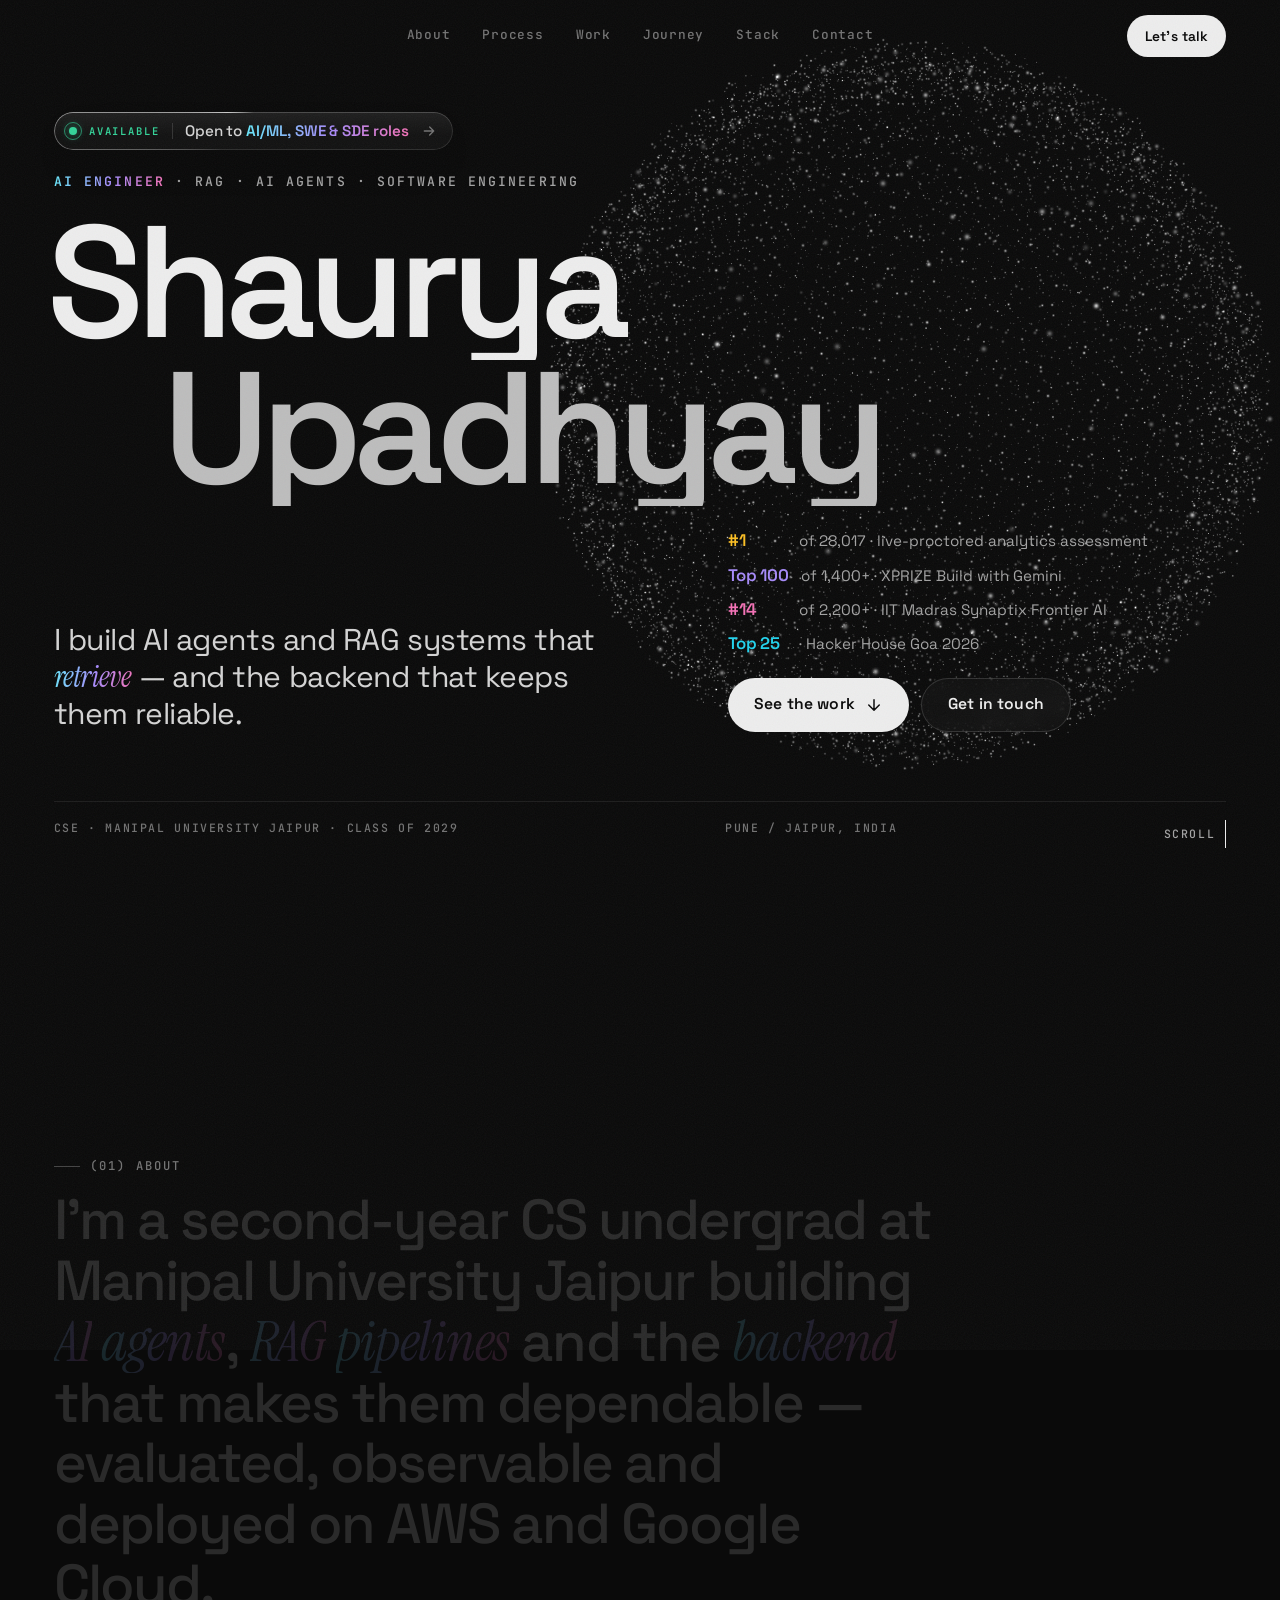
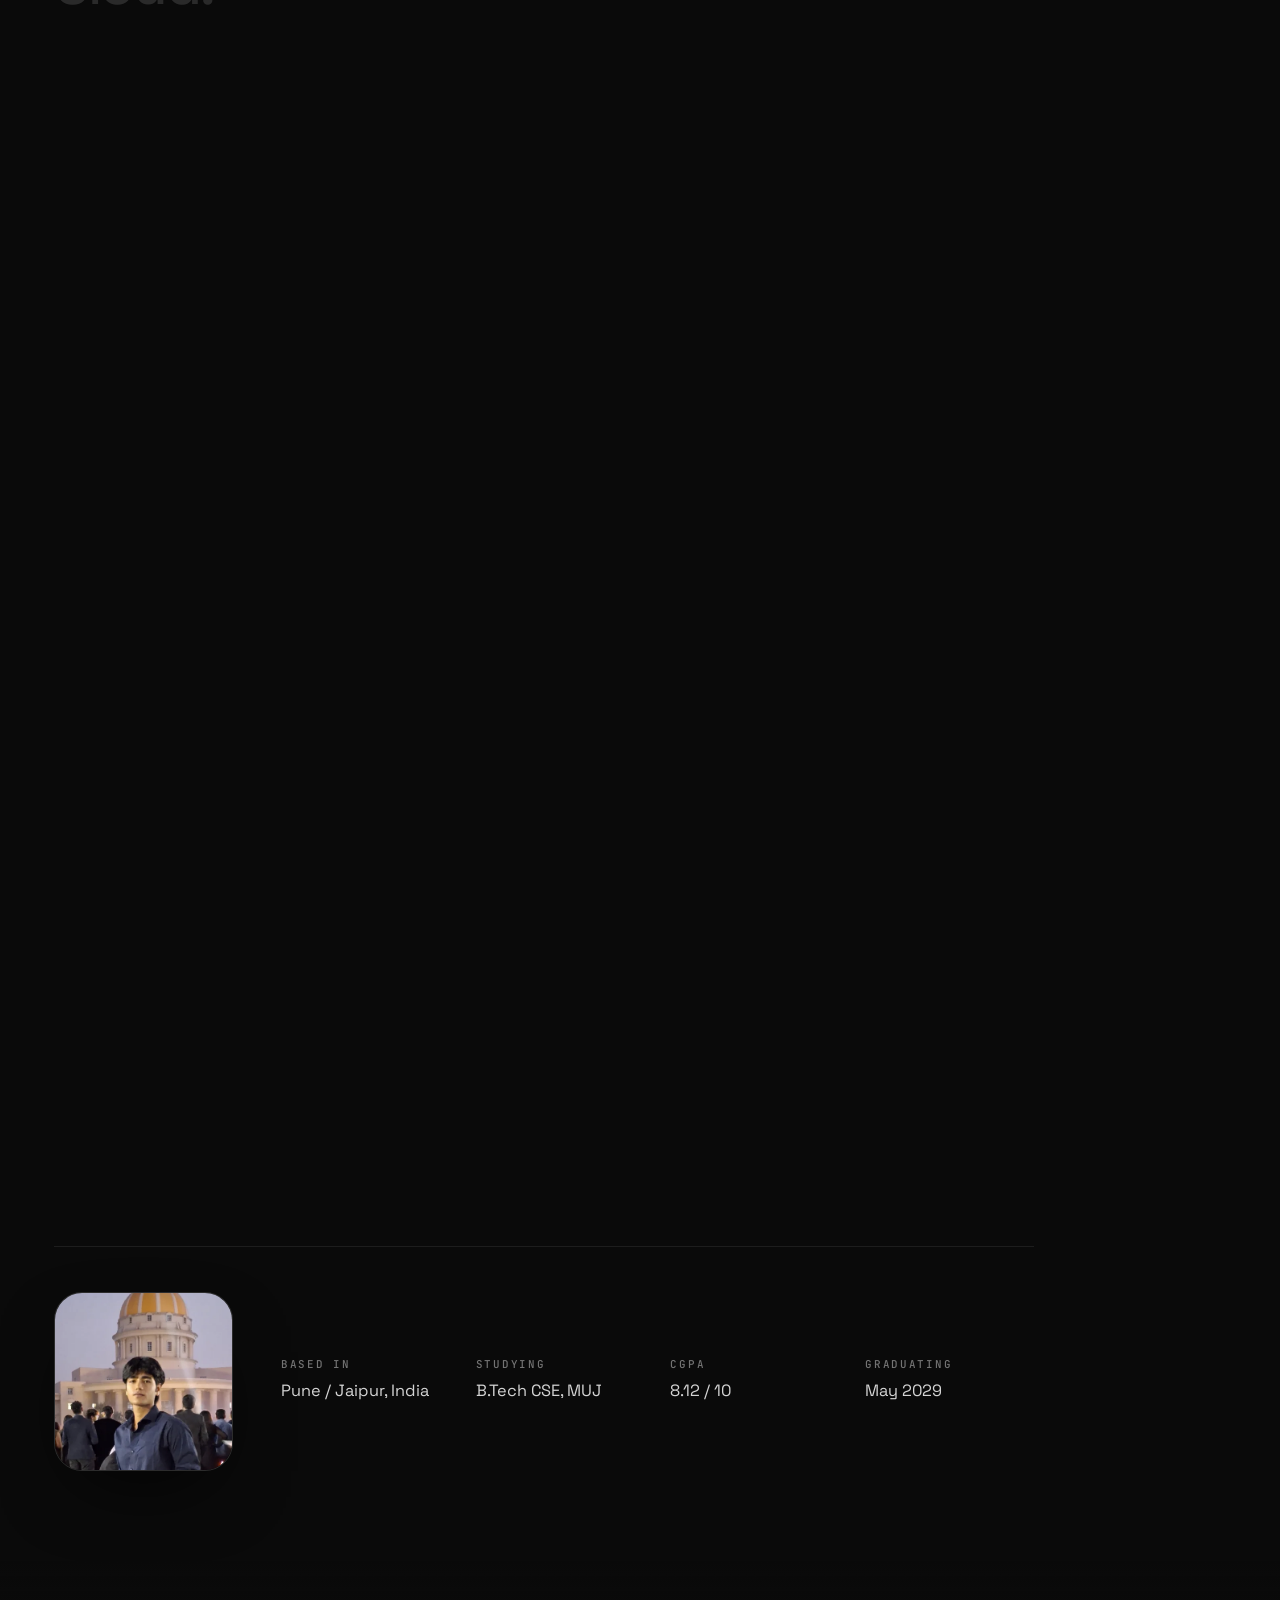
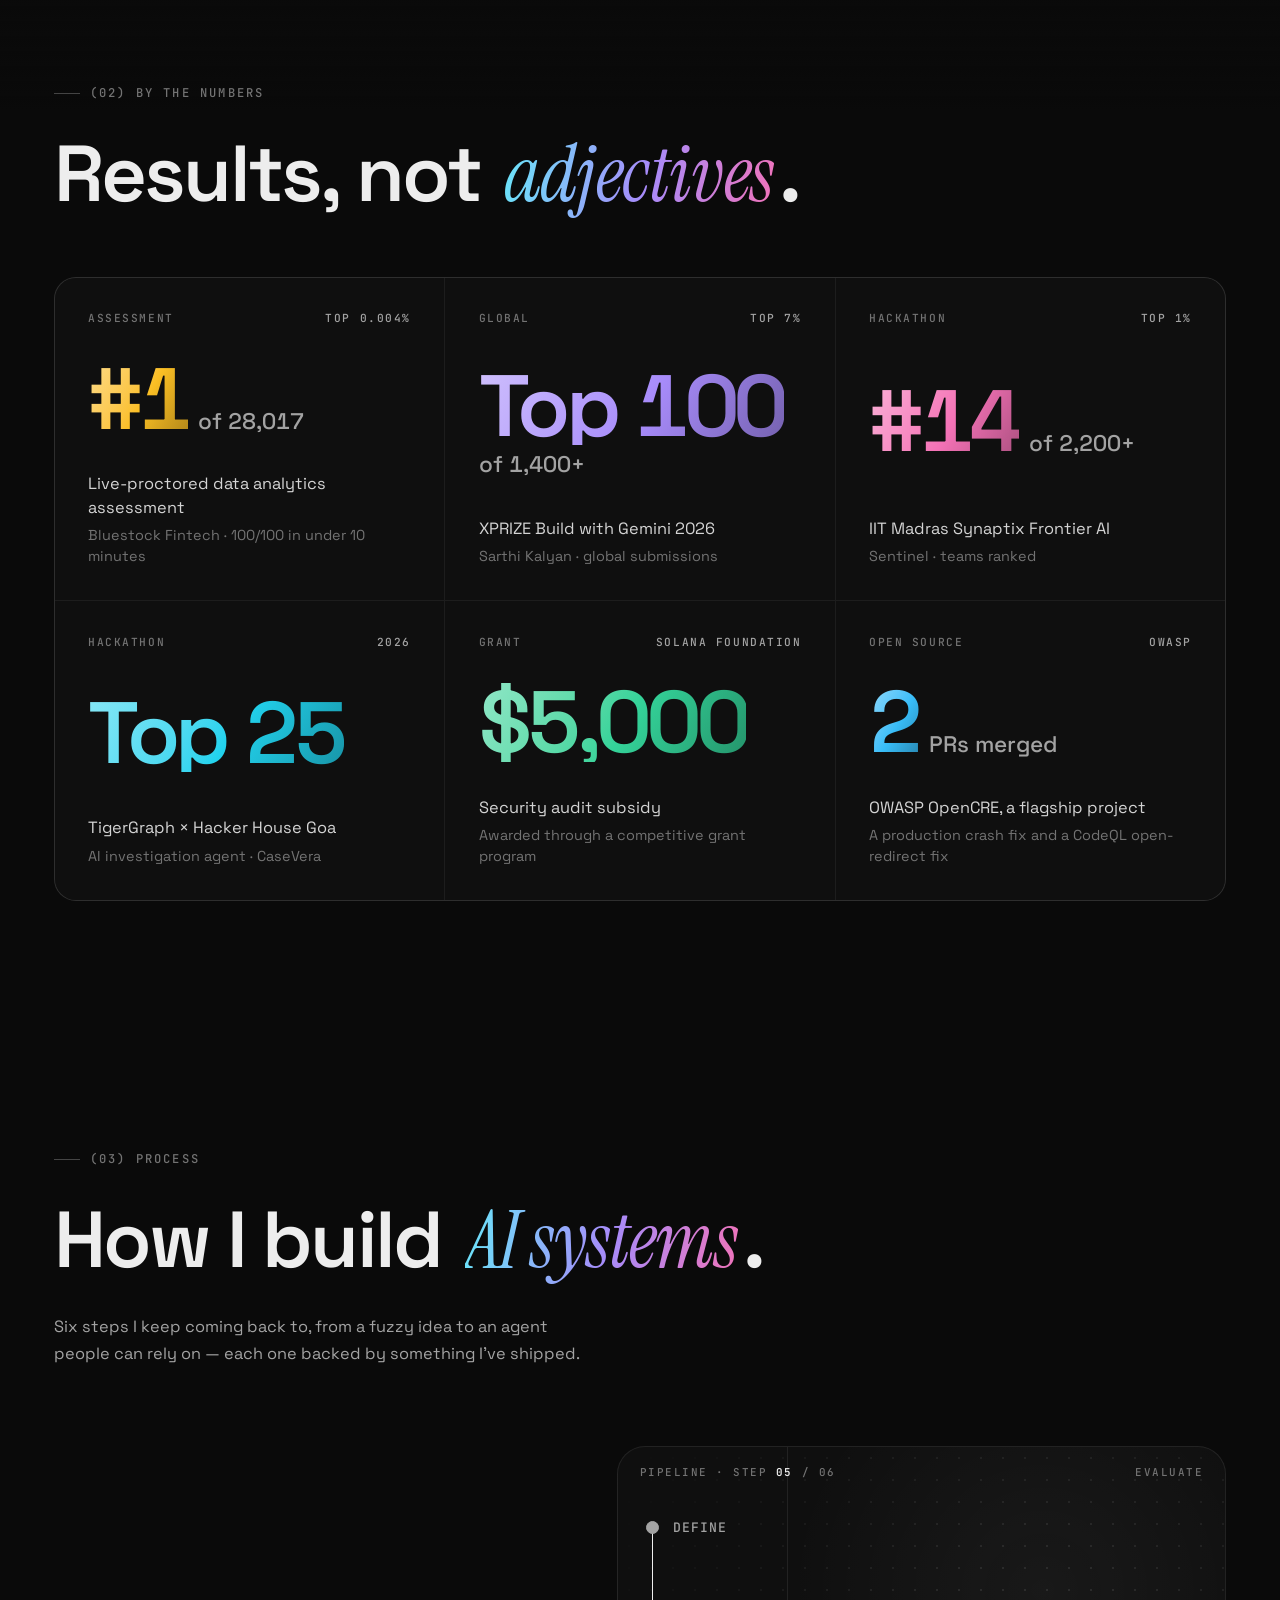
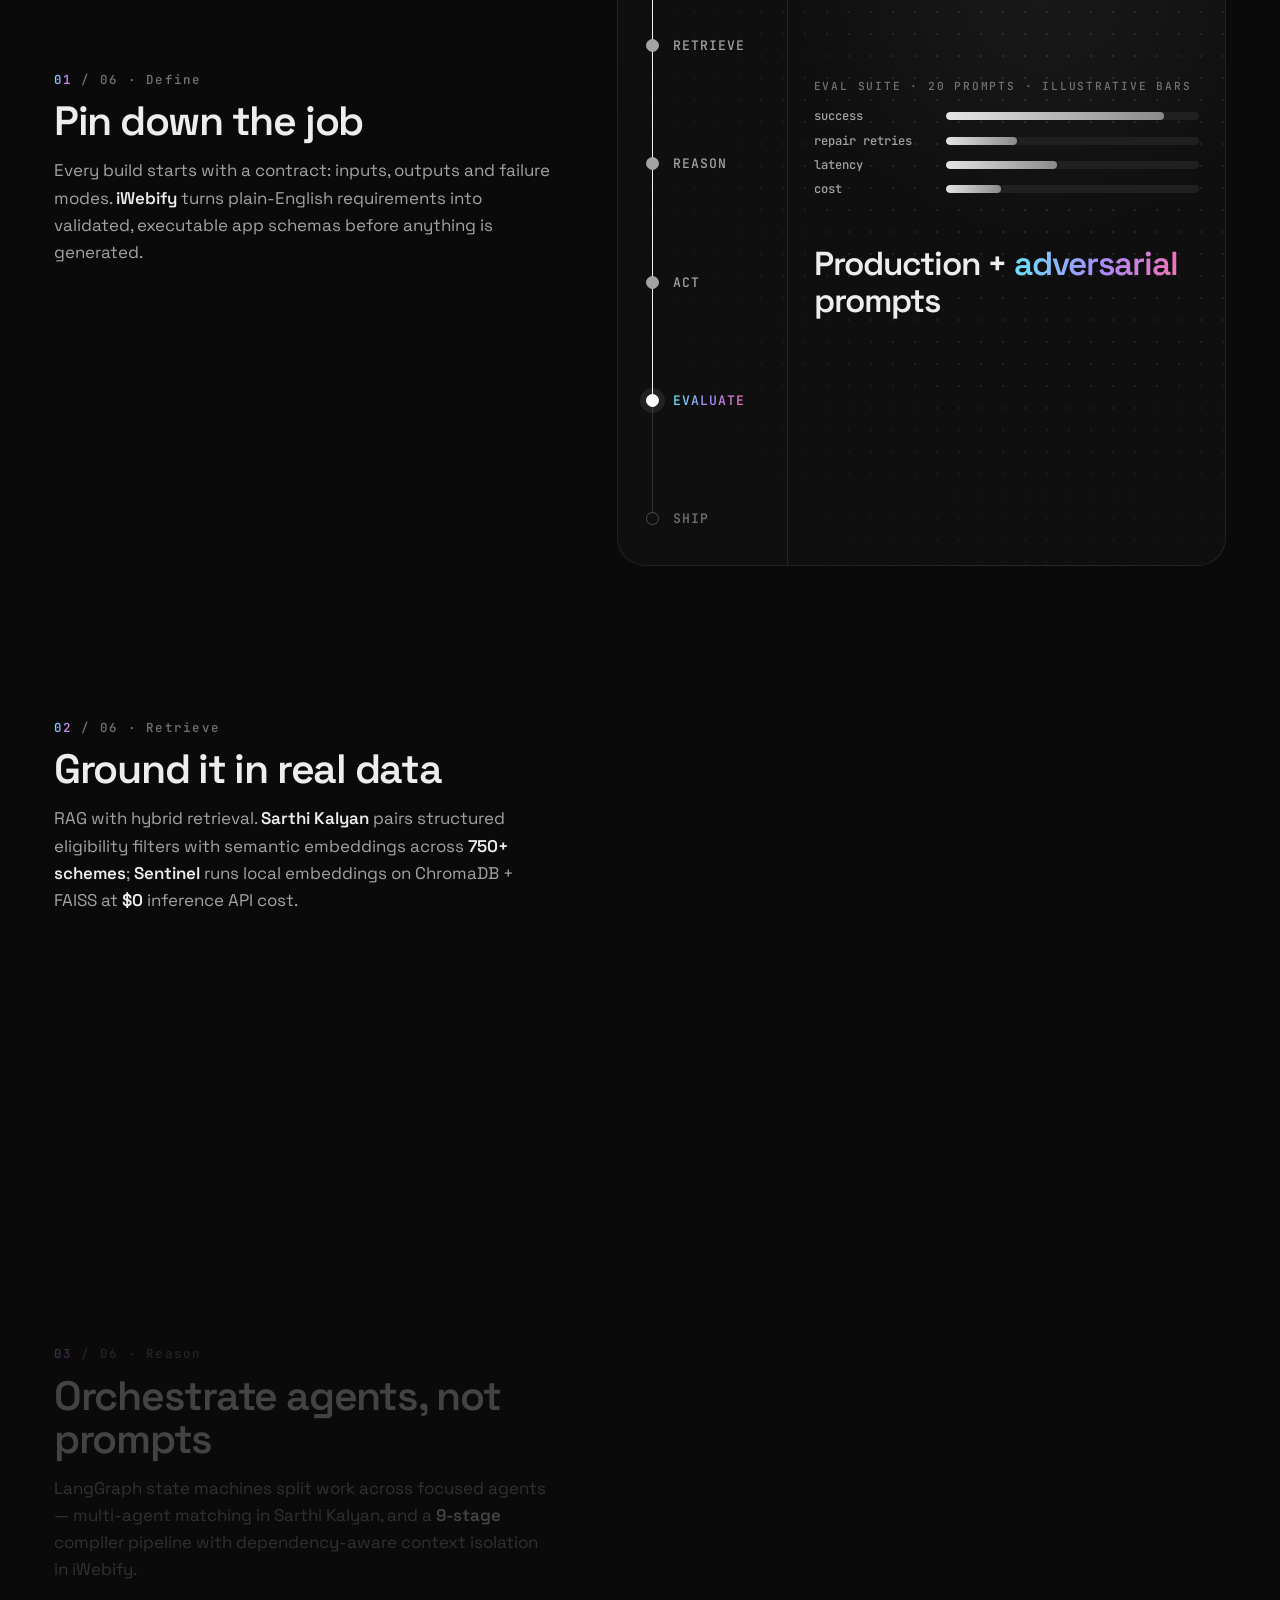
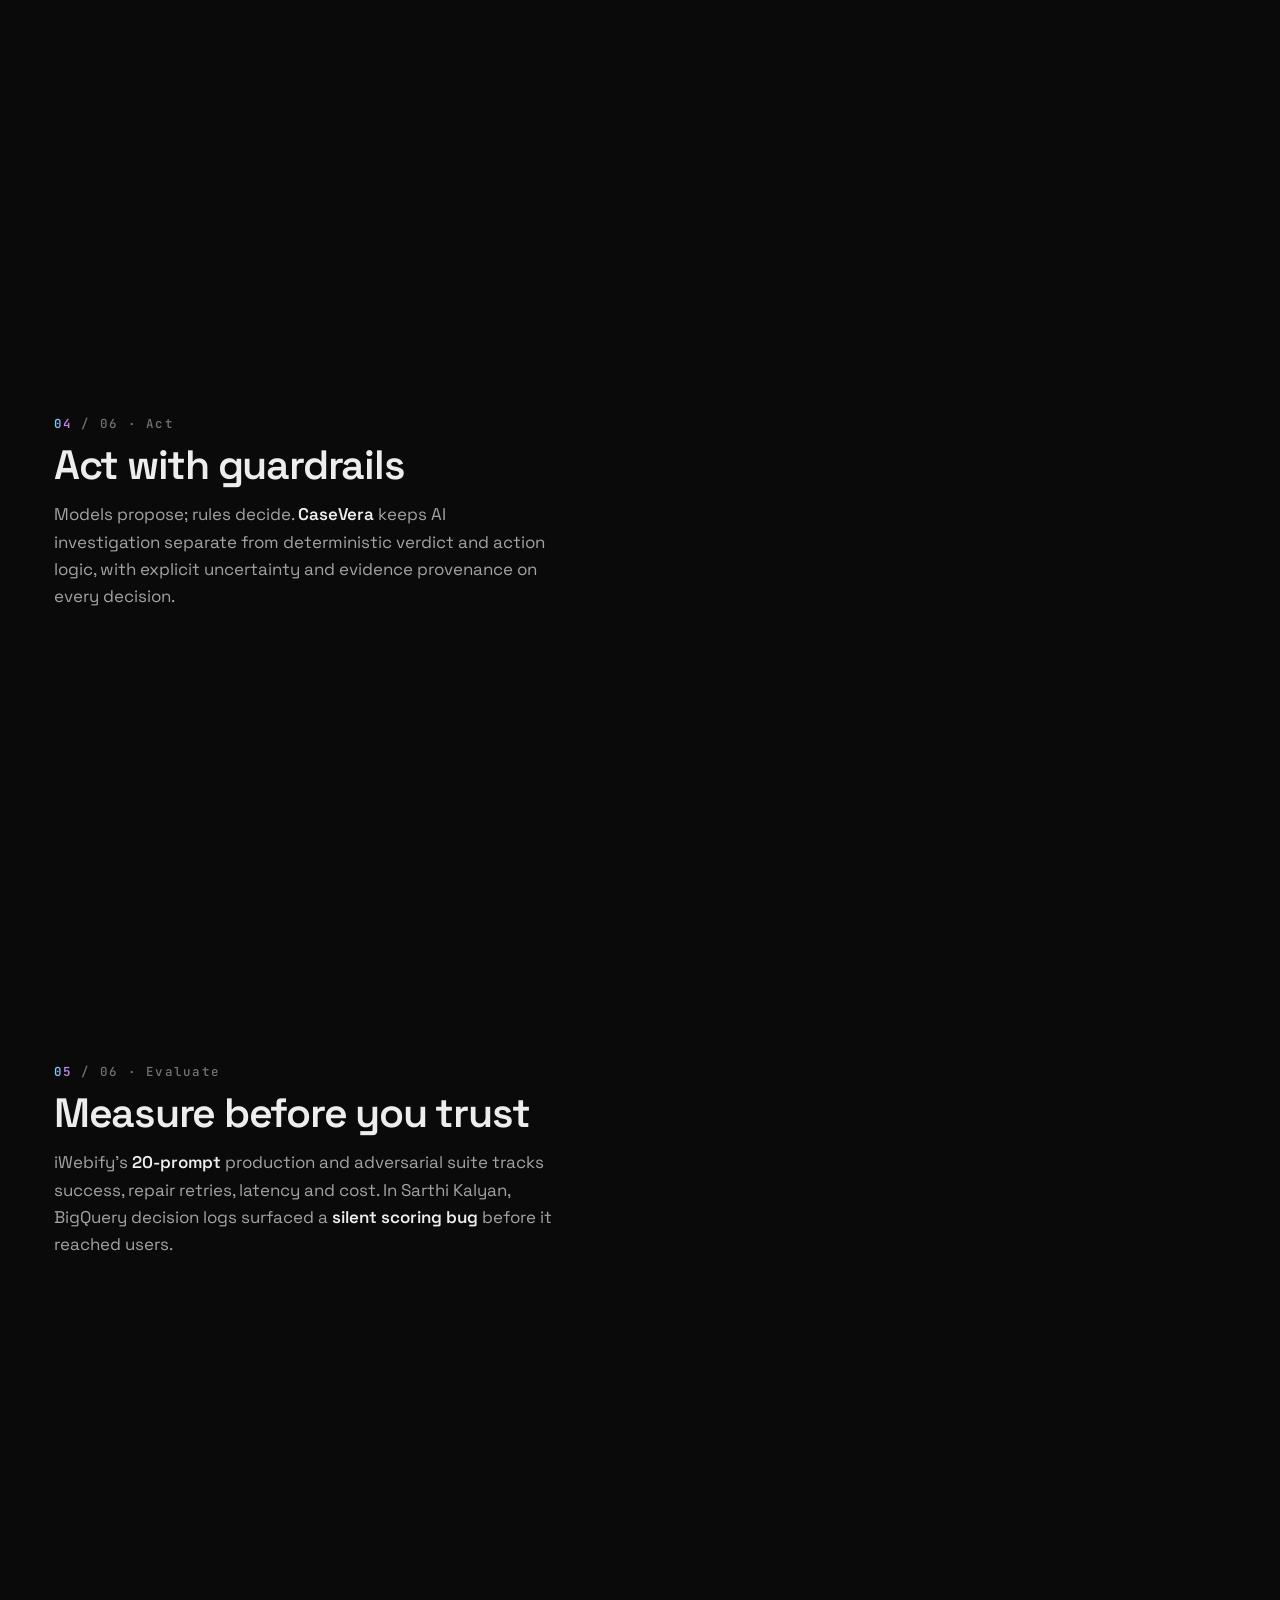
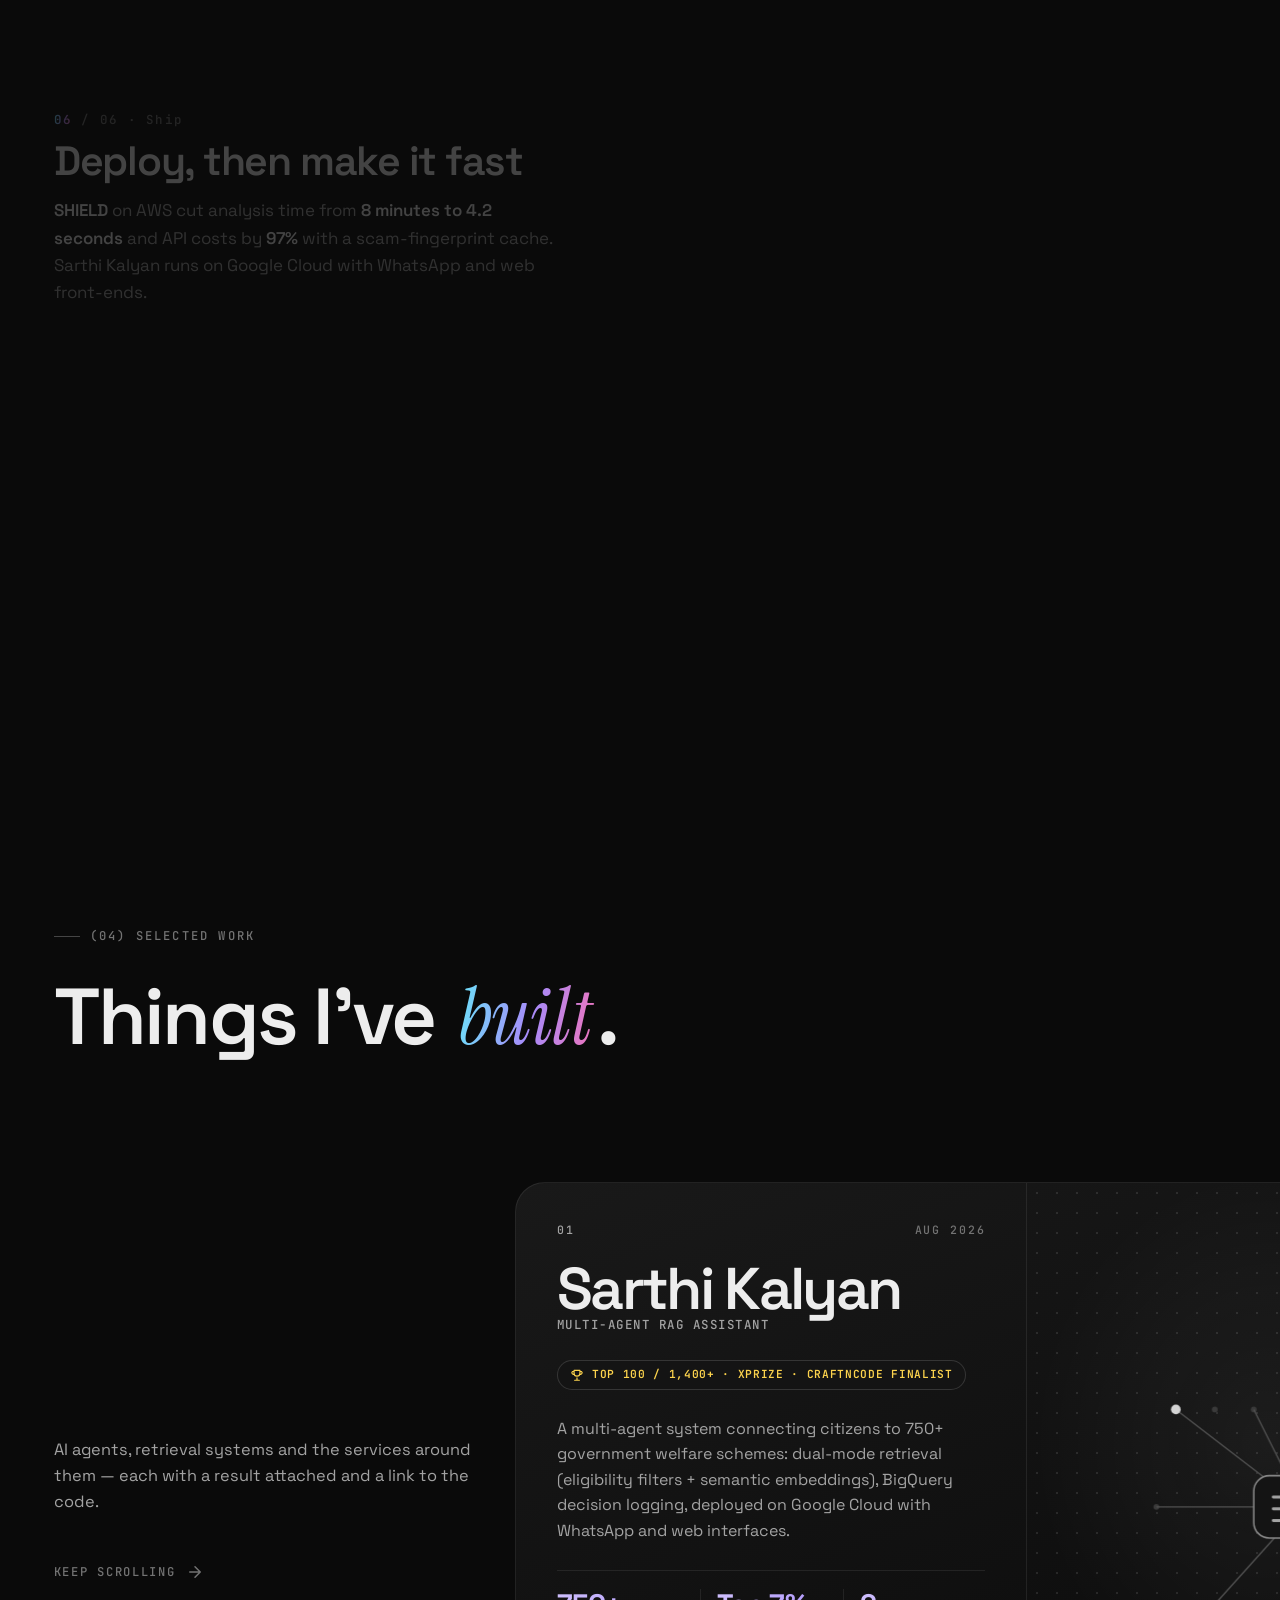
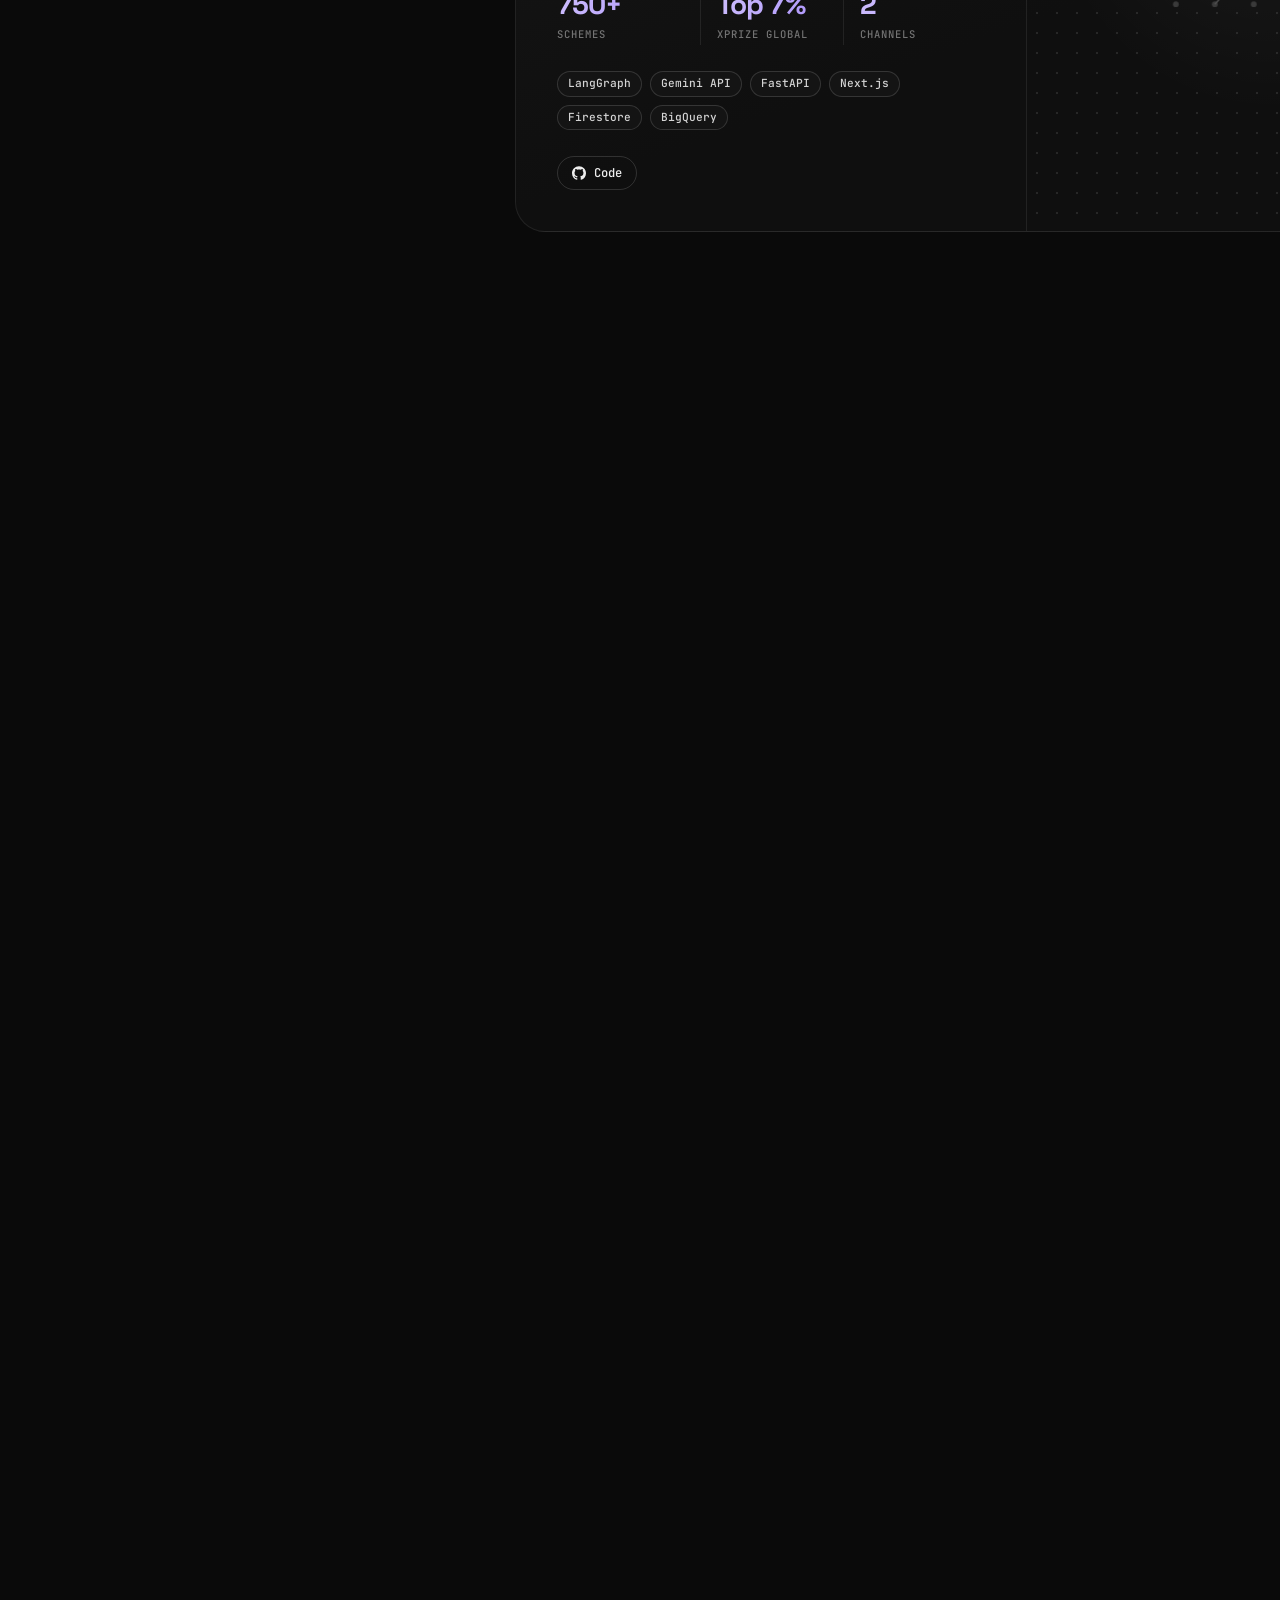
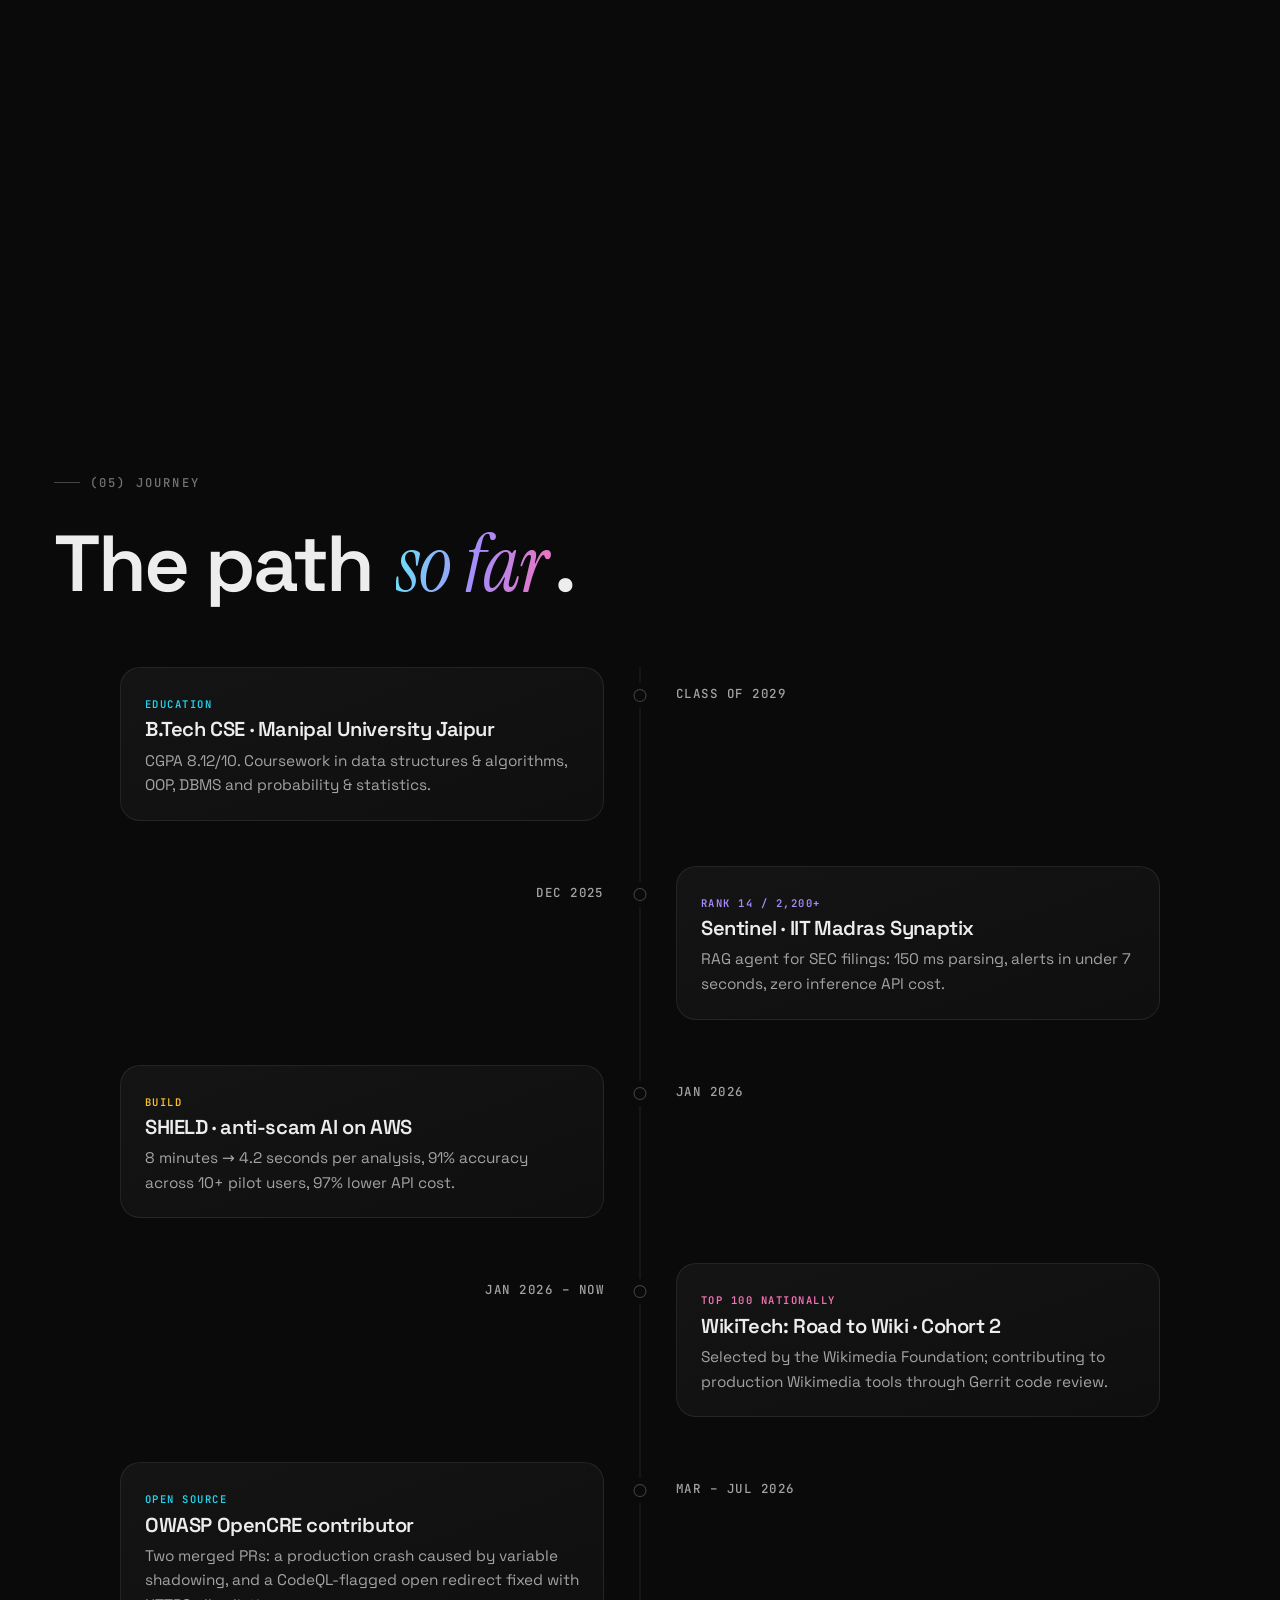
==== commit 410badbc: "Drop the nav brand; premium availability pill; open to AI/ML, SWE & SDE roles - Nav links are centre" ====
--- a/index.html
+++ b/index.html
@@ -4,7 +4,7 @@
   <meta charset="utf-8">
   <meta name="viewport" content="width=device-width, initial-scale=1, viewport-fit=cover">
   <title>Shaurya Upadhyay — AI Engineer · RAG &amp; AI Agents</title>
-  <meta name="description" content="Shaurya Upadhyay — CS undergrad at Manipal University Jaipur building AI agents, RAG systems and the backend that ships them. #1 of 28,017 in a live-proctored analytics assessment, Top 100 of 1,400+ in XPRIZE Build with Gemini, Rank 14 of 2,200+ at IIT Madras Synaptix. Open to AI/ML and SWE internships.">
+  <meta name="description" content="Shaurya Upadhyay — CS undergrad at Manipal University Jaipur building AI agents, RAG systems and the backend that ships them. #1 of 28,017 in a live-proctored analytics assessment, Top 100 of 1,400+ in XPRIZE Build with Gemini, Rank 14 of 2,200+ at IIT Madras Synaptix. Open to AI/ML, SWE and SDE roles.">
   <meta name="author" content="Shaurya Upadhyay">
   <meta name="theme-color" content="#0a0a0a">
   <!-- Absolute URLs below assume https://beast04289.github.io/ — update them if the site lives elsewhere (e.g. a Vercel domain). -->
@@ -72,13 +72,6 @@
   <!-- ============================================================ nav -->
   <header class="nav">
     <div class="nav__inner container">
-      <a class="brand" href="#top" aria-label="Shaurya Upadhyay — back to top">
-        <svg viewBox="0 0 40 40" fill="none" aria-hidden="true">
-          <rect x=".5" y=".5" width="39" height="39" rx="12" fill="#141414" stroke="rgba(255,255,255,.16)"/>
-          <text x="20" y="26" text-anchor="middle" fill="#ededed" font-family="Space Grotesk, system-ui, sans-serif" font-weight="600" font-size="15" letter-spacing="-.6">SU</text>
-        </svg>
-        <span>Shaurya Upadhyay<small>AI · RAG · Agents</small></span>
-      </a>
       <nav aria-label="Primary">
         <ul class="nav__links">
           <li><a href="#about">About</a></li>
@@ -109,7 +102,13 @@
     <!-- ============================================================ hero -->
     <section class="hero" id="top" aria-label="Introduction">
       <div class="container hero__inner">
-        <p class="chip hero__status" data-hero><span class="dot-live" aria-hidden="true"></span> Open to AI/ML &amp; SWE internships</p>
+        <a class="status" href="#contact" data-hero aria-label="Available — open to AI/ML, SWE and SDE roles. Get in touch.">
+          <span class="status__dot" aria-hidden="true"></span>
+          <span class="status__tag">Available</span>
+          <span class="status__sep" aria-hidden="true"></span>
+          <span class="status__text">Open to <b>AI/ML, SWE &amp; SDE roles</b></span>
+          <svg class="status__arrow" viewBox="0 0 24 24" fill="none" stroke="currentColor" stroke-width="2" stroke-linecap="round" stroke-linejoin="round" aria-hidden="true"><path d="M5 12h14M13 6l6 6-6 6"/></svg>
+        </a>
         <p class="hero__role" data-hero><b>AI Engineer</b> · RAG · AI agents · Software engineering</p>
         <h1 class="hero__title" aria-label="Shaurya Upadhyay">
           <span class="line" data-hero-line>Shaurya</span>
@@ -522,7 +521,7 @@
           <div class="tl" style="--accent: var(--cyan)"><span class="tl__node" aria-hidden="true"></span><p class="tl__when">Sep 2026</p>
             <div class="tl__card"><span class="tl__tag">Top 25</span><h3>CaseVera · Hacker House Goa 2026</h3><p>AI investigation agent that found both hidden fraud patterns in the challenge dataset.</p></div></div>
           <div class="tl tl--now" style="--accent: var(--green)"><span class="tl__node" aria-hidden="true"></span><p class="tl__when">Now</p>
-            <div class="tl__card"><span class="tl__tag">Open to work</span><h3>Looking for AI/ML &amp; SWE internships</h3><p>AI agents, retrieval systems and the backend that keeps them honest.</p></div></div>
+            <div class="tl__card"><span class="tl__tag">Open to work</span><h3>Open to AI/ML, SWE &amp; SDE roles</h3><p>AI agents, retrieval systems and the backend that keeps them honest.</p></div></div>
         </div>
       </div>
     </section>
@@ -635,7 +634,7 @@
       <div class="container">
         <p class="eyebrow" style="justify-content:center">(09) Contact</p>
         <h2 class="contact__title" id="contact-title" data-split>Let's build something that <em>reasons</em>.</h2>
-        <p class="contact__lede" data-reveal>Open to AI/ML and Software Engineering internships. The inbox is open — so is LinkedIn.</p>
+        <p class="contact__lede" data-reveal>Open to AI/ML, SWE and SDE roles. The inbox is open — so is LinkedIn.</p>
         <a class="mail" href="mailto:shaurya04289@gmail.com" data-magnetic>
           <svg viewBox="0 0 24 24" fill="none" stroke="currentColor" stroke-width="1.8" stroke-linecap="round" stroke-linejoin="round" aria-hidden="true"><rect x="3" y="5" width="18" height="14" rx="2"/><path d="m3 7 9 6 9-6"/></svg>
           shaurya04289@gmail.com
--- a/assets/css/main.css
+++ b/assets/css/main.css
@@ -259,11 +259,9 @@
 }
 .nav.is-scrolled { background: rgba(10, 10, 10, 0.72); backdrop-filter: blur(14px) saturate(120%); -webkit-backdrop-filter: blur(14px) saturate(120%); border-color: var(--line); }
 .nav.is-hidden { transform: translateY(-100%); }
-.nav__inner { height: 100%; display: flex; align-items: center; justify-content: space-between; gap: 24px; }
-.brand { display: inline-flex; align-items: center; gap: 12px; font-weight: 600; letter-spacing: 0.01em; }
-.brand svg { width: 34px; height: 34px; }
-.brand span { font-size: 0.98rem; }
-.brand small { display: block; font: 500 0.64rem/1 var(--mono); letter-spacing: 0.14em; color: var(--dim); text-transform: uppercase; margin-top: 4px; }
+.nav__inner { height: 100%; display: grid; grid-template-columns: 1fr auto 1fr; align-items: center; gap: 24px; }
+.nav__inner > nav { grid-column: 2; }
+.nav__cta, .nav__toggle { grid-column: 3; justify-self: end; }
 .nav__links { display: flex; align-items: center; gap: 4px; margin: 0; padding: 0; list-style: none; }
 .nav__links a {
   position: relative; display: block; padding: 10px 14px; border-radius: 999px;
@@ -317,7 +315,38 @@
   padding: calc(var(--nav-h) + 40px) 0 clamp(36px, 7vh, 72px);
 }
 .hero__inner { display: grid; gap: clamp(18px, 2.6vh, 28px); }
-.hero__status { justify-self: start; }
+/* availability pill: a light travels around a hairline border; roles carry the gradient */
+@property --spin { syntax: "<angle>"; initial-value: 0deg; inherits: false; }
+.status {
+  position: relative; justify-self: start; isolation: isolate;
+  display: inline-flex; align-items: center; gap: 12px;
+  padding: 11px 16px 11px 15px; border-radius: 999px;
+  background: linear-gradient(180deg, rgba(255, 255, 255, 0.07), rgba(255, 255, 255, 0.015) 60%), #0e0e0e;
+  box-shadow: inset 0 1px 0 rgba(255, 255, 255, 0.08), 0 18px 40px -18px rgba(0, 0, 0, 0.9);
+  font: 500 0.95rem/1 var(--sans); letter-spacing: -0.005em; color: var(--soft);
+}
+.status::before {
+  content: ""; position: absolute; inset: 0; z-index: -1; border-radius: inherit; padding: 1px;
+  background: conic-gradient(from var(--spin), rgba(255, 255, 255, 0.12) 0deg, rgba(255, 255, 255, 0.12) 240deg,
+    rgba(255, 255, 255, 0.75) 305deg, rgba(255, 255, 255, 0.12) 360deg);
+  -webkit-mask: linear-gradient(#000 0 0) content-box, linear-gradient(#000 0 0);
+  -webkit-mask-composite: xor;
+  mask: linear-gradient(#000 0 0) content-box, linear-gradient(#000 0 0);
+  mask-composite: exclude;
+  animation: spin 5s linear infinite;
+}
+@keyframes spin { to { --spin: 360deg; } }
+.status__dot { position: relative; width: 8px; height: 8px; flex: none; border-radius: 50%; background: var(--green); box-shadow: 0 0 10px rgba(52, 211, 153, 0.7); }
+.status__dot::after {
+  content: ""; position: absolute; inset: -5px; border-radius: 50%; border: 1px solid rgba(52, 211, 153, 0.6);
+  animation: halo 2.2s var(--ease) infinite;
+}
+@keyframes halo { 0% { transform: scale(0.5); opacity: 1; } 100% { transform: scale(1.6); opacity: 0; } }
+.status__tag { font: 600 0.66rem/1 var(--mono); letter-spacing: 0.18em; text-transform: uppercase; color: var(--green); }
+.status__sep { width: 1px; height: 16px; background: var(--line-2); }
+.status__text b { font-weight: 600; background: var(--grad); -webkit-background-clip: text; background-clip: text; color: transparent; }
+.status__arrow { width: 16px; height: 16px; flex: none; color: var(--dim); transition: transform 0.45s var(--ease), color 0.3s; }
+.status:hover .status__arrow, .status:focus-visible .status__arrow { transform: translateX(4px); color: var(--text); }
 .hero__role { margin: 0; font: 500 0.82rem/1.3 var(--mono); letter-spacing: 0.16em; text-transform: uppercase; color: var(--muted); }
 .hero__role b { font-weight: 600; background: var(--grad); -webkit-background-clip: text; background-clip: text; color: transparent; }
 .hero__title {
@@ -467,6 +496,8 @@
   position: absolute; inset: 70px 26px 48px 26px;
   display: grid; align-content: center; gap: 18px;
 }
+/* without JS only the first panel shows (the step text carries the rest); with JS, GSAP crossfades them */
+.panel:not([data-panel="1"]) { visibility: hidden; }
 html.js .panel { visibility: hidden; opacity: 0; }
 .panel__title { font: 500 0.7rem/1 var(--mono); letter-spacing: 0.16em; text-transform: uppercase; color: var(--dim); }
 .panel__big { font-size: clamp(1.6rem, 2.6vw, 2.3rem); font-weight: 600; letter-spacing: -0.03em; line-height: 1.1; }
@@ -779,6 +810,8 @@
   .bento { grid-template-columns: 1fr; }
   .metrics div + div { padding-left: 10px; }
   .hero__meta span:nth-child(2) { display: none; }
+  .status { gap: 10px; padding: 10px 14px; font-size: 0.88rem; }
+  .status__tag, .status__sep { display: none; }
   .mail { padding: 16px 22px; }
 }
 
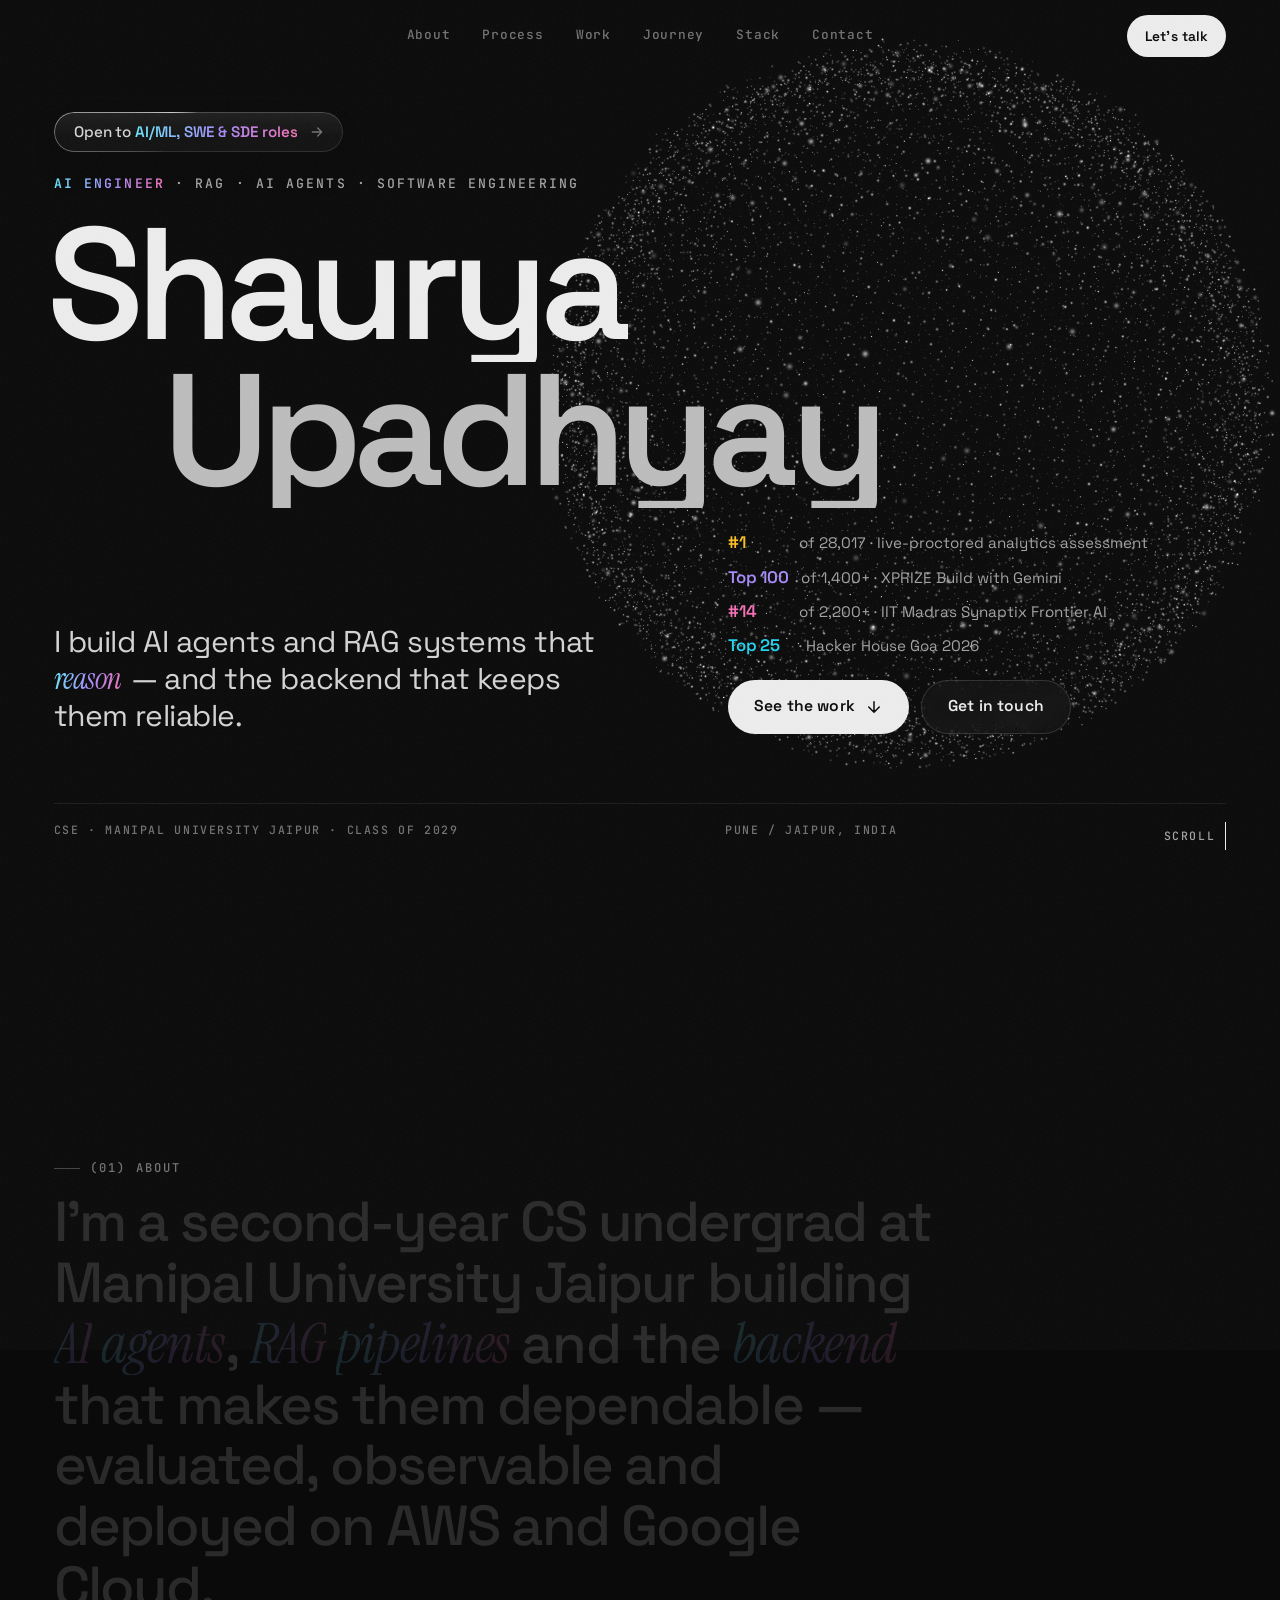
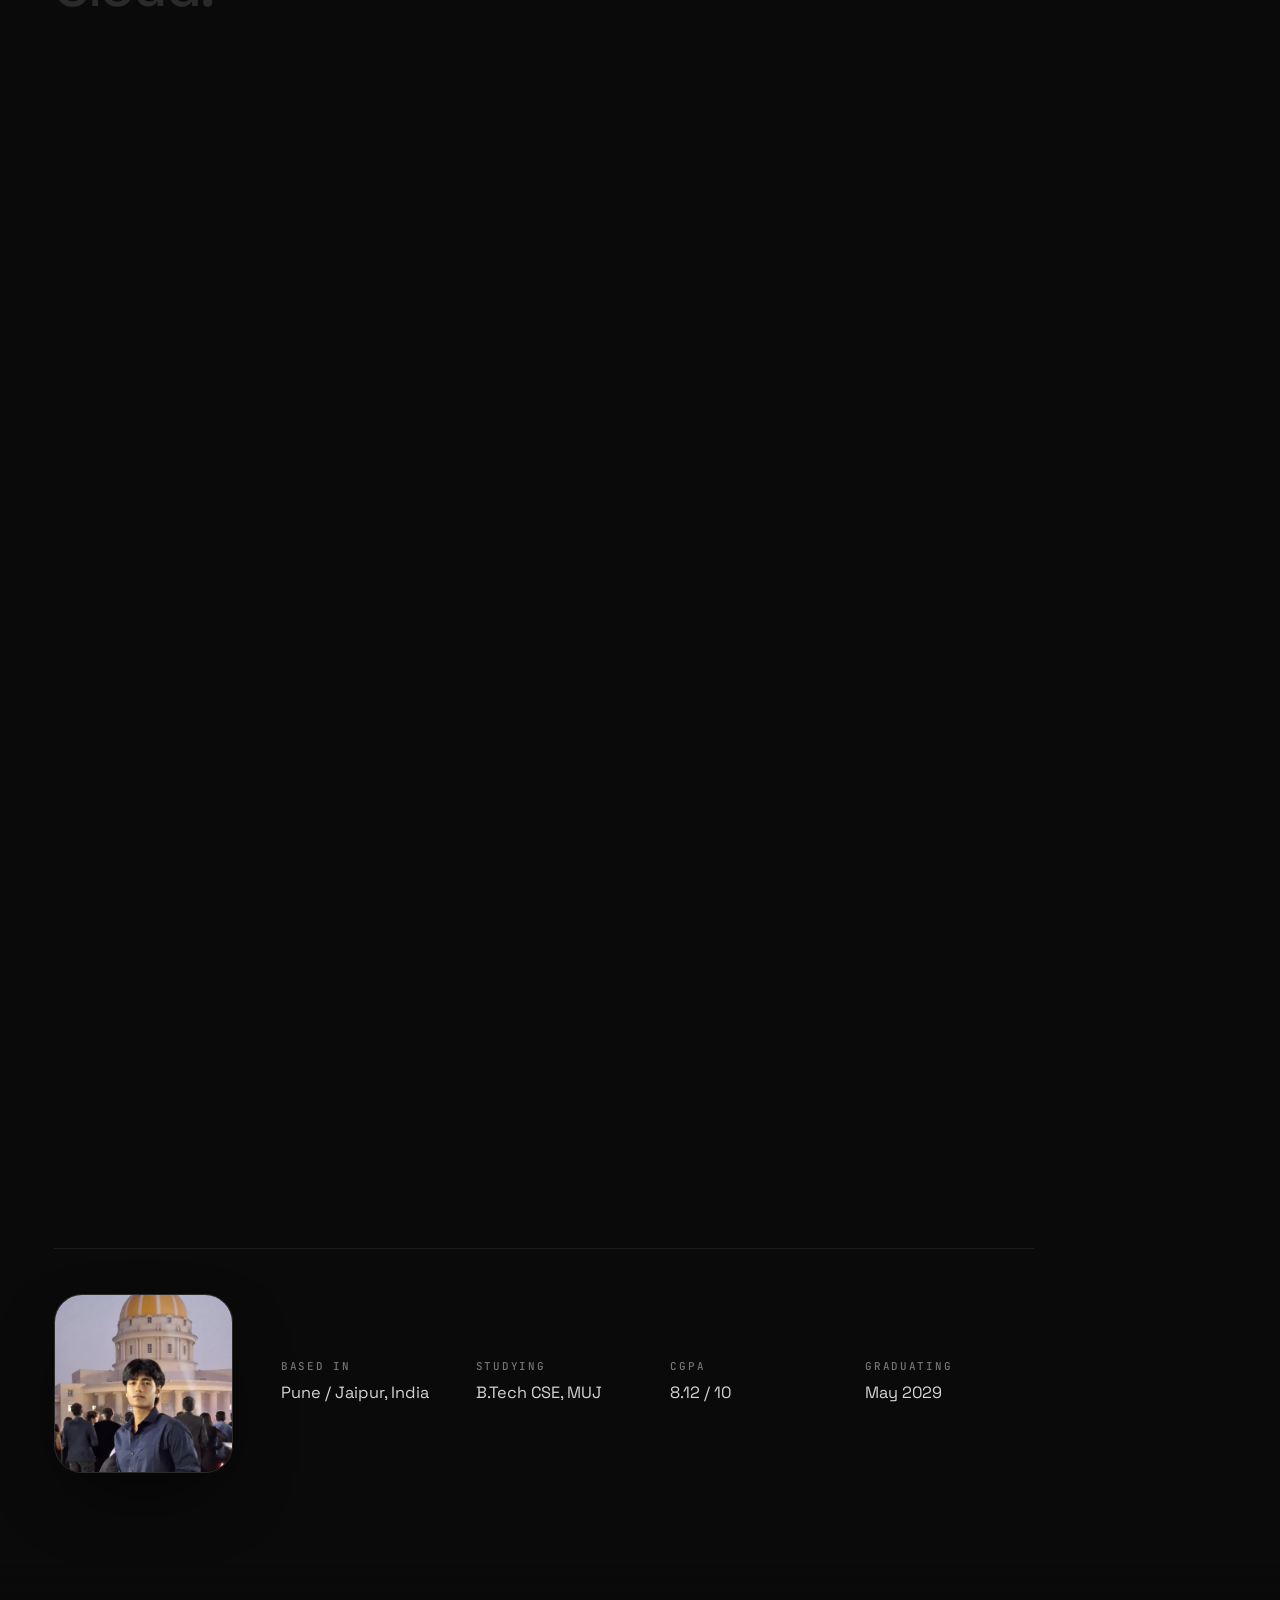
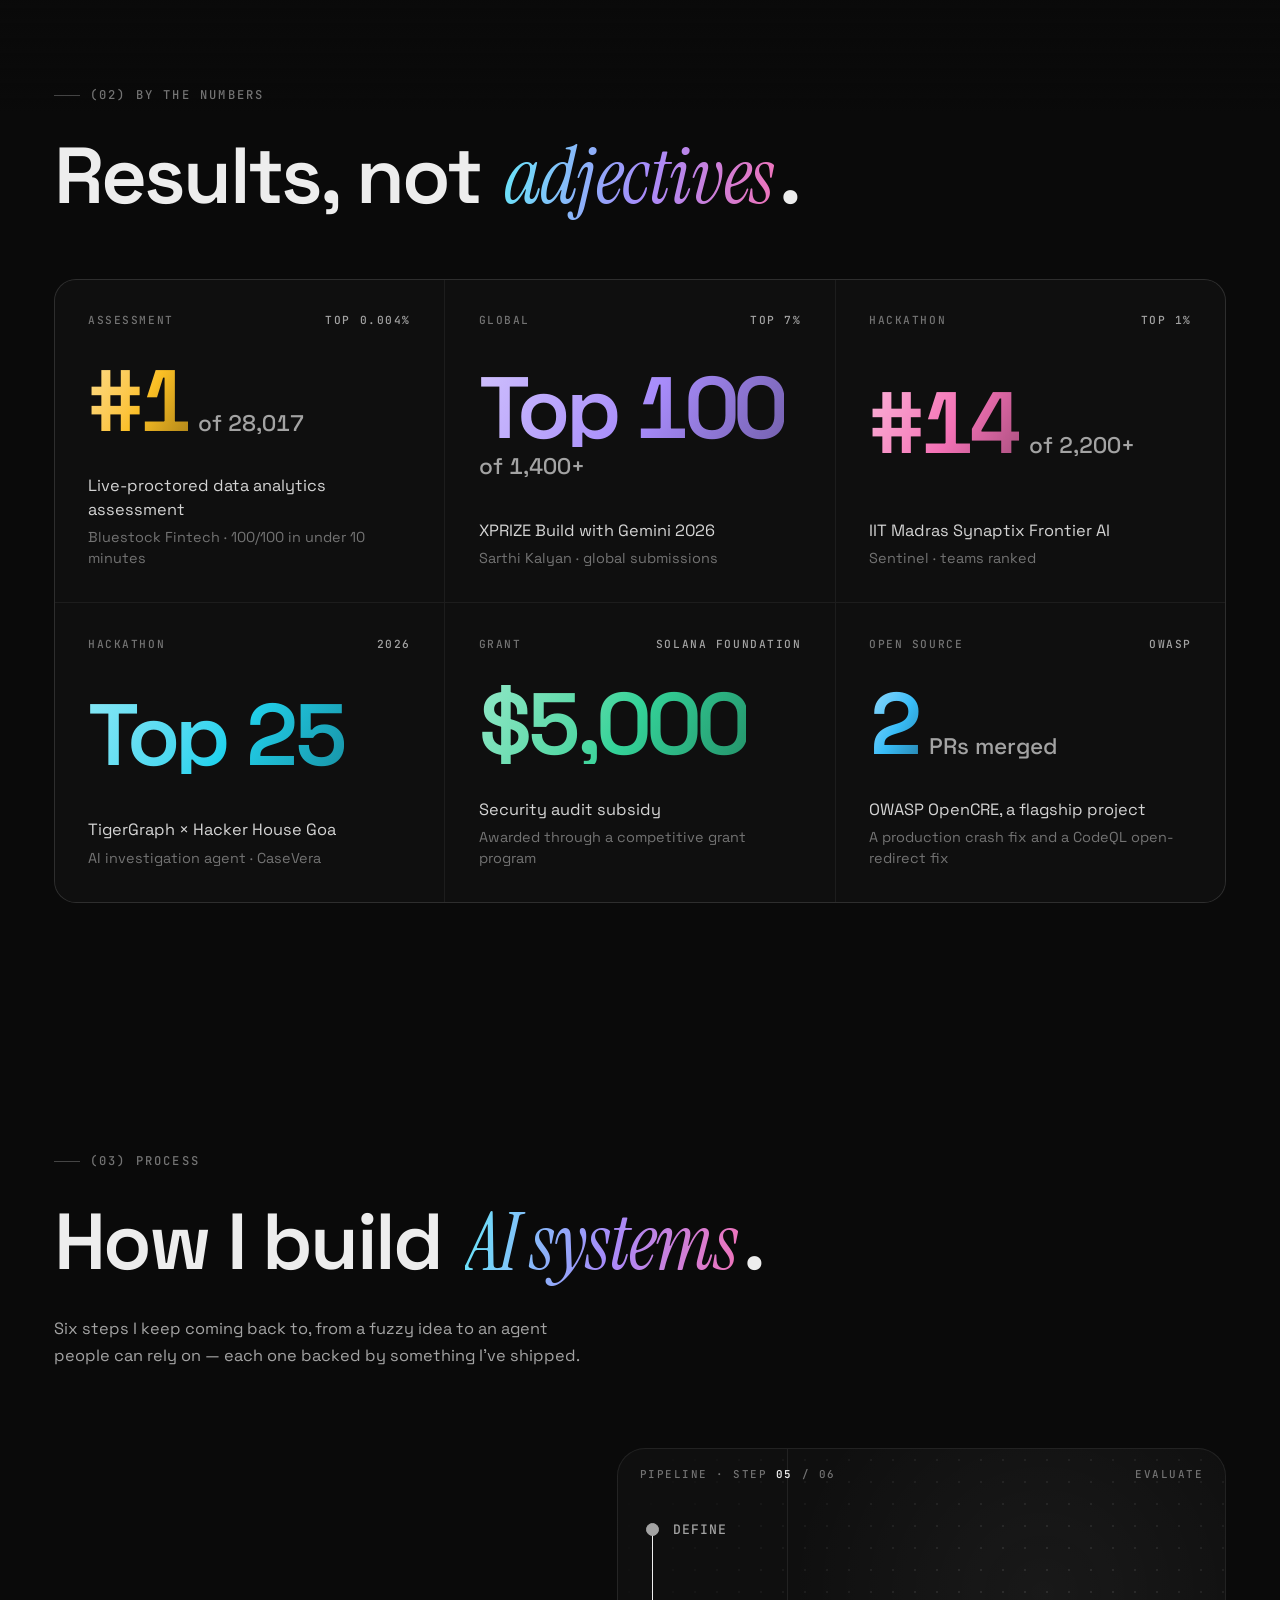
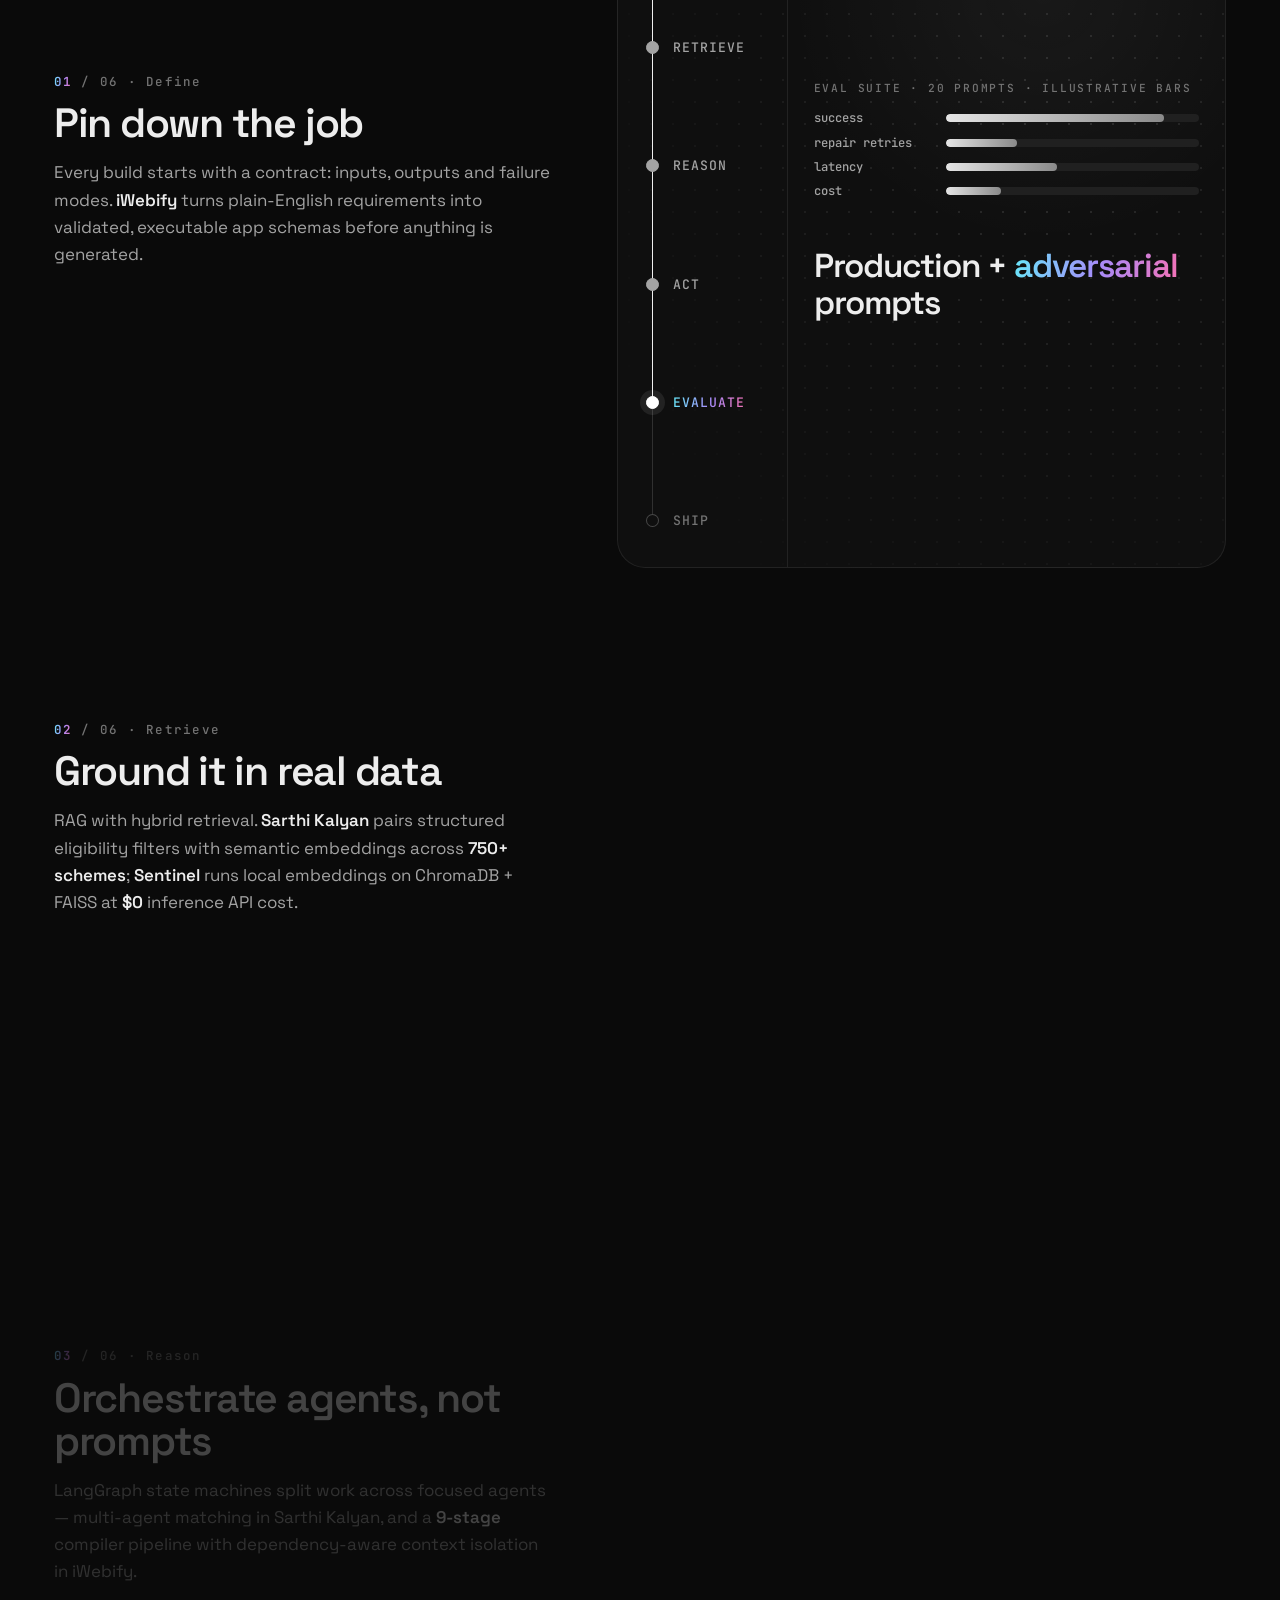
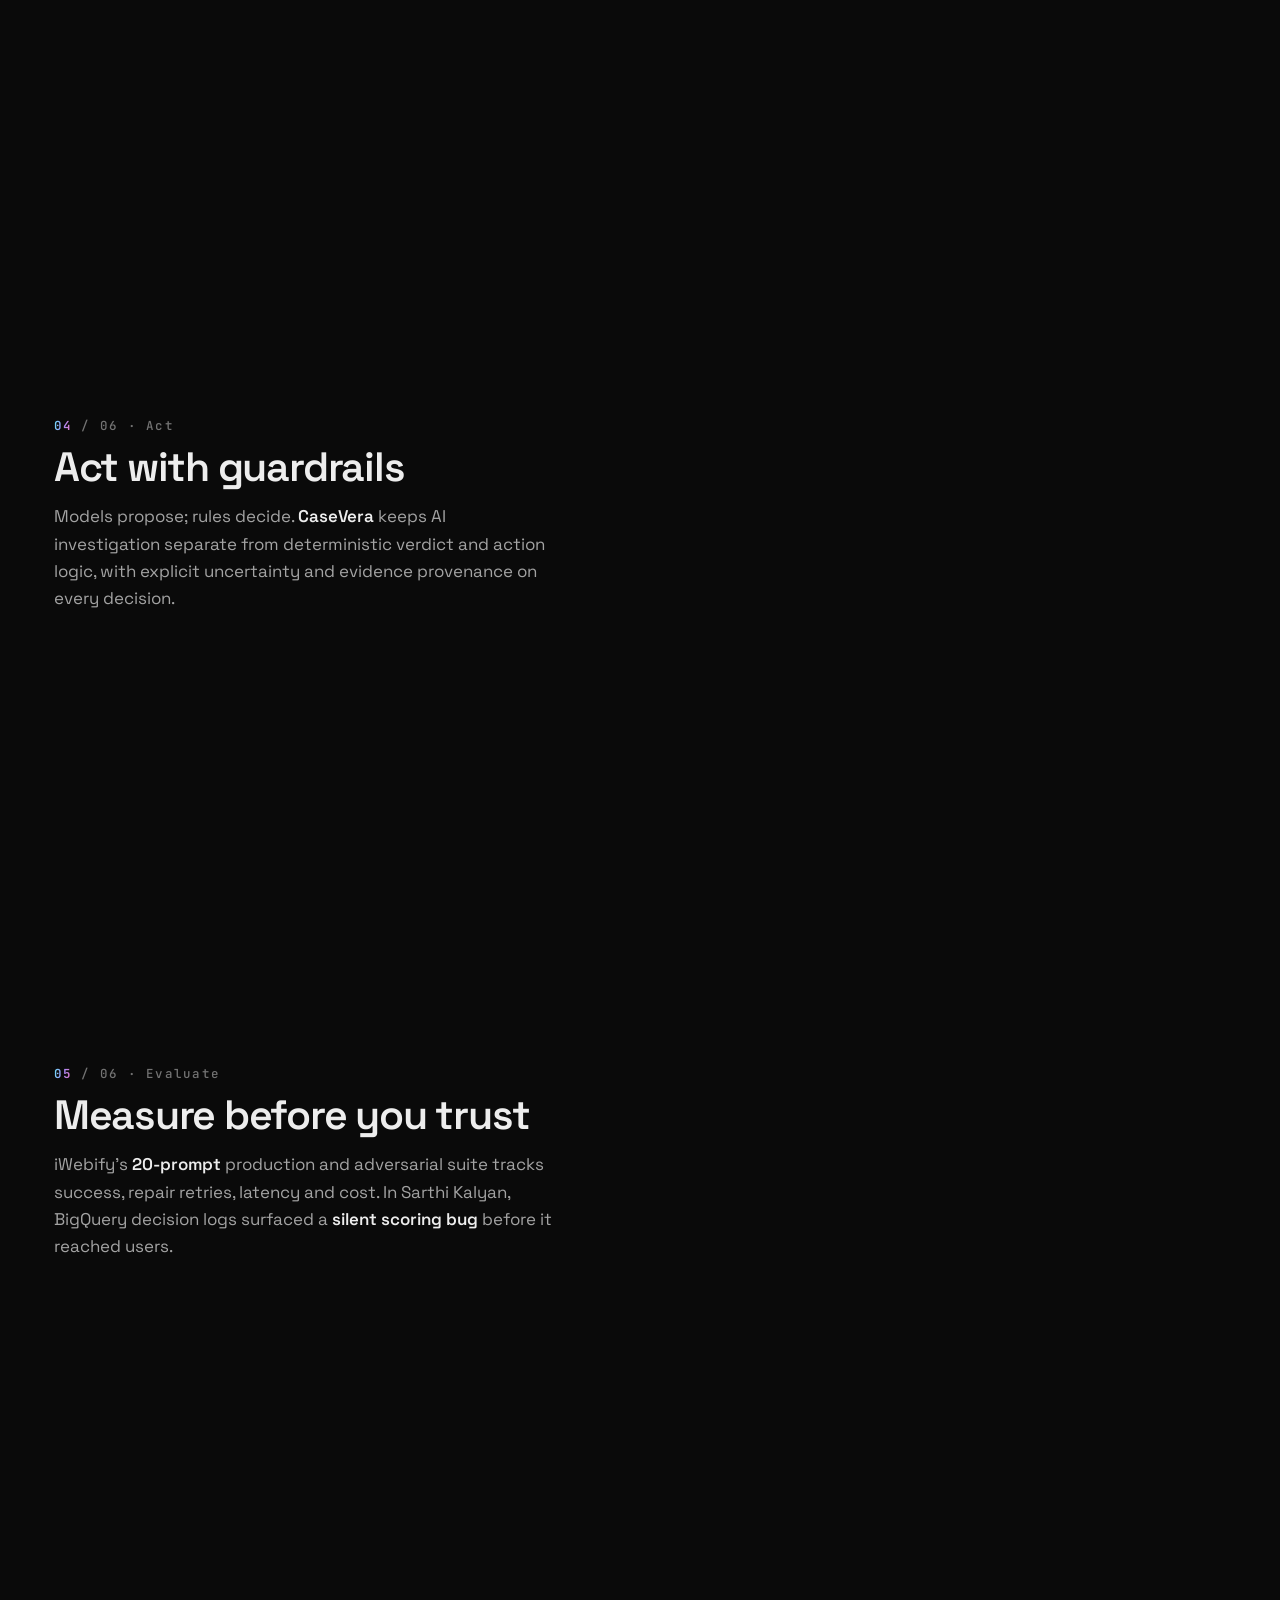
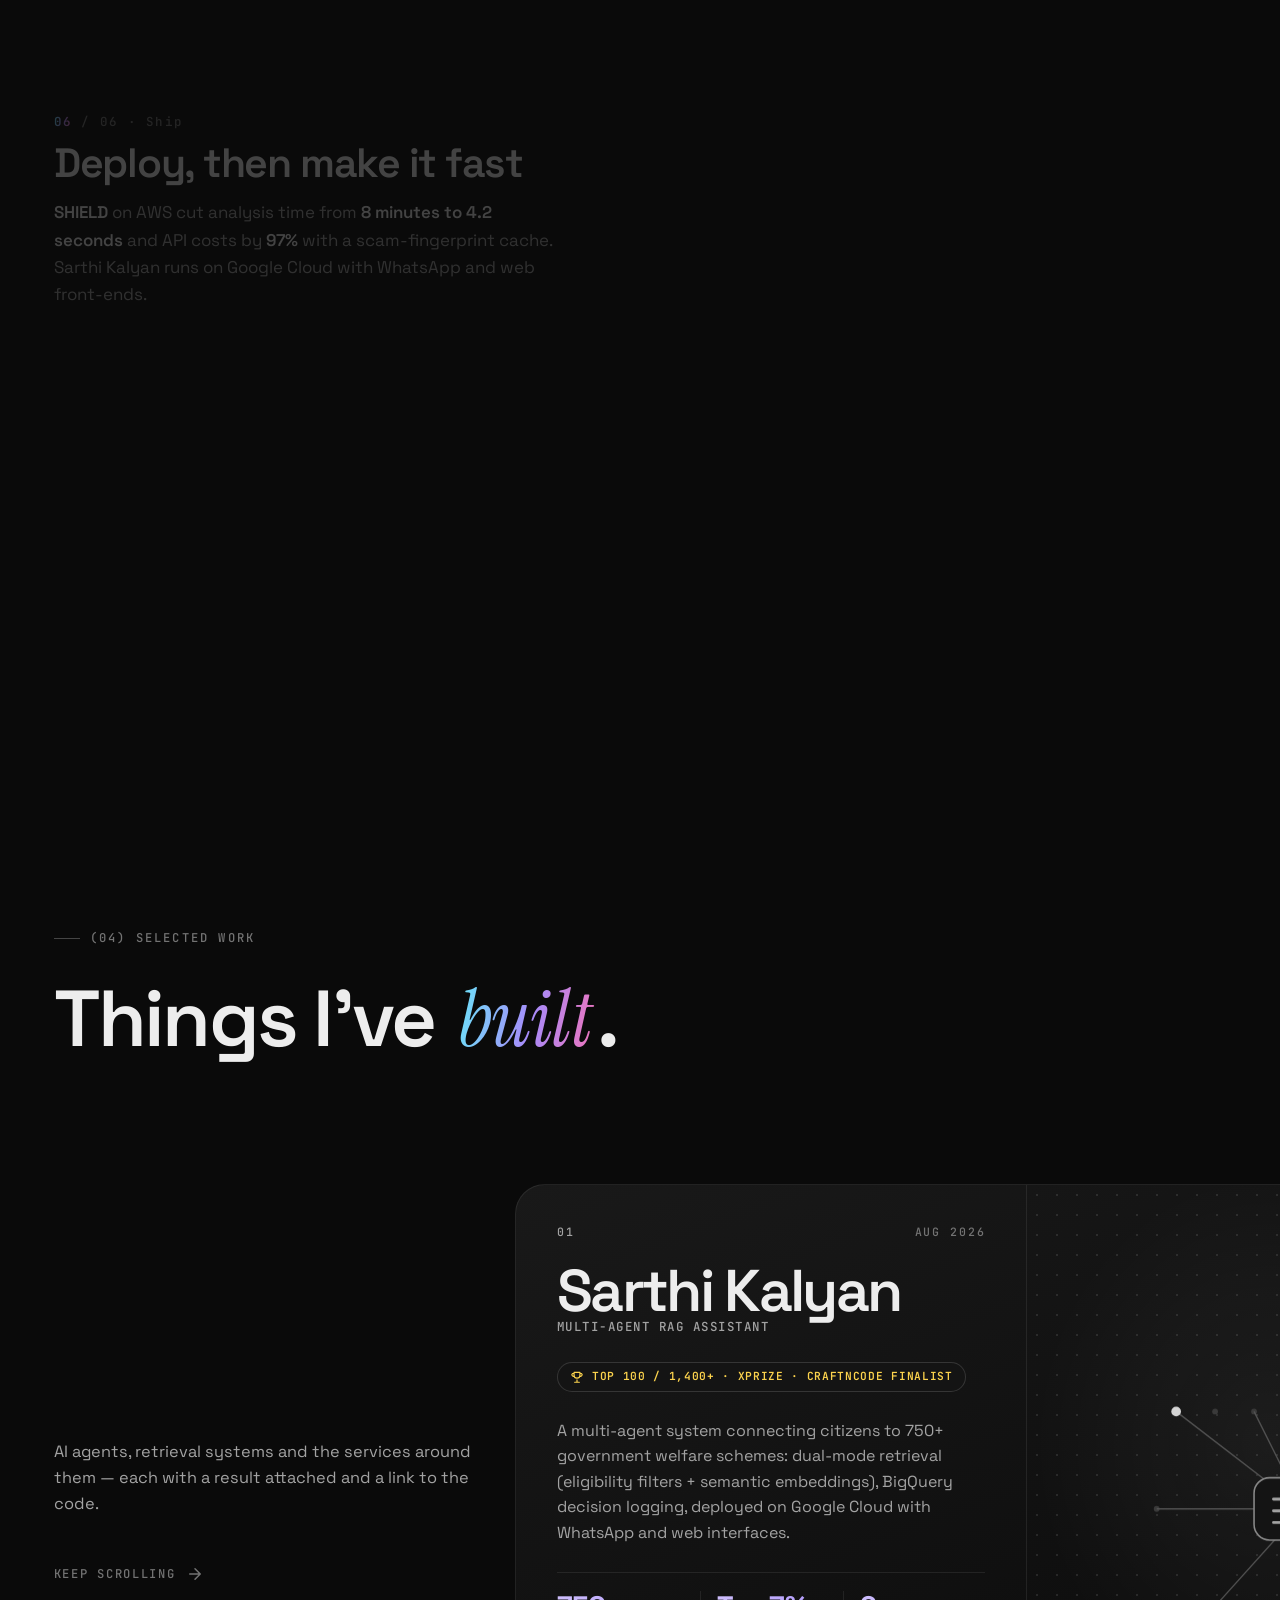
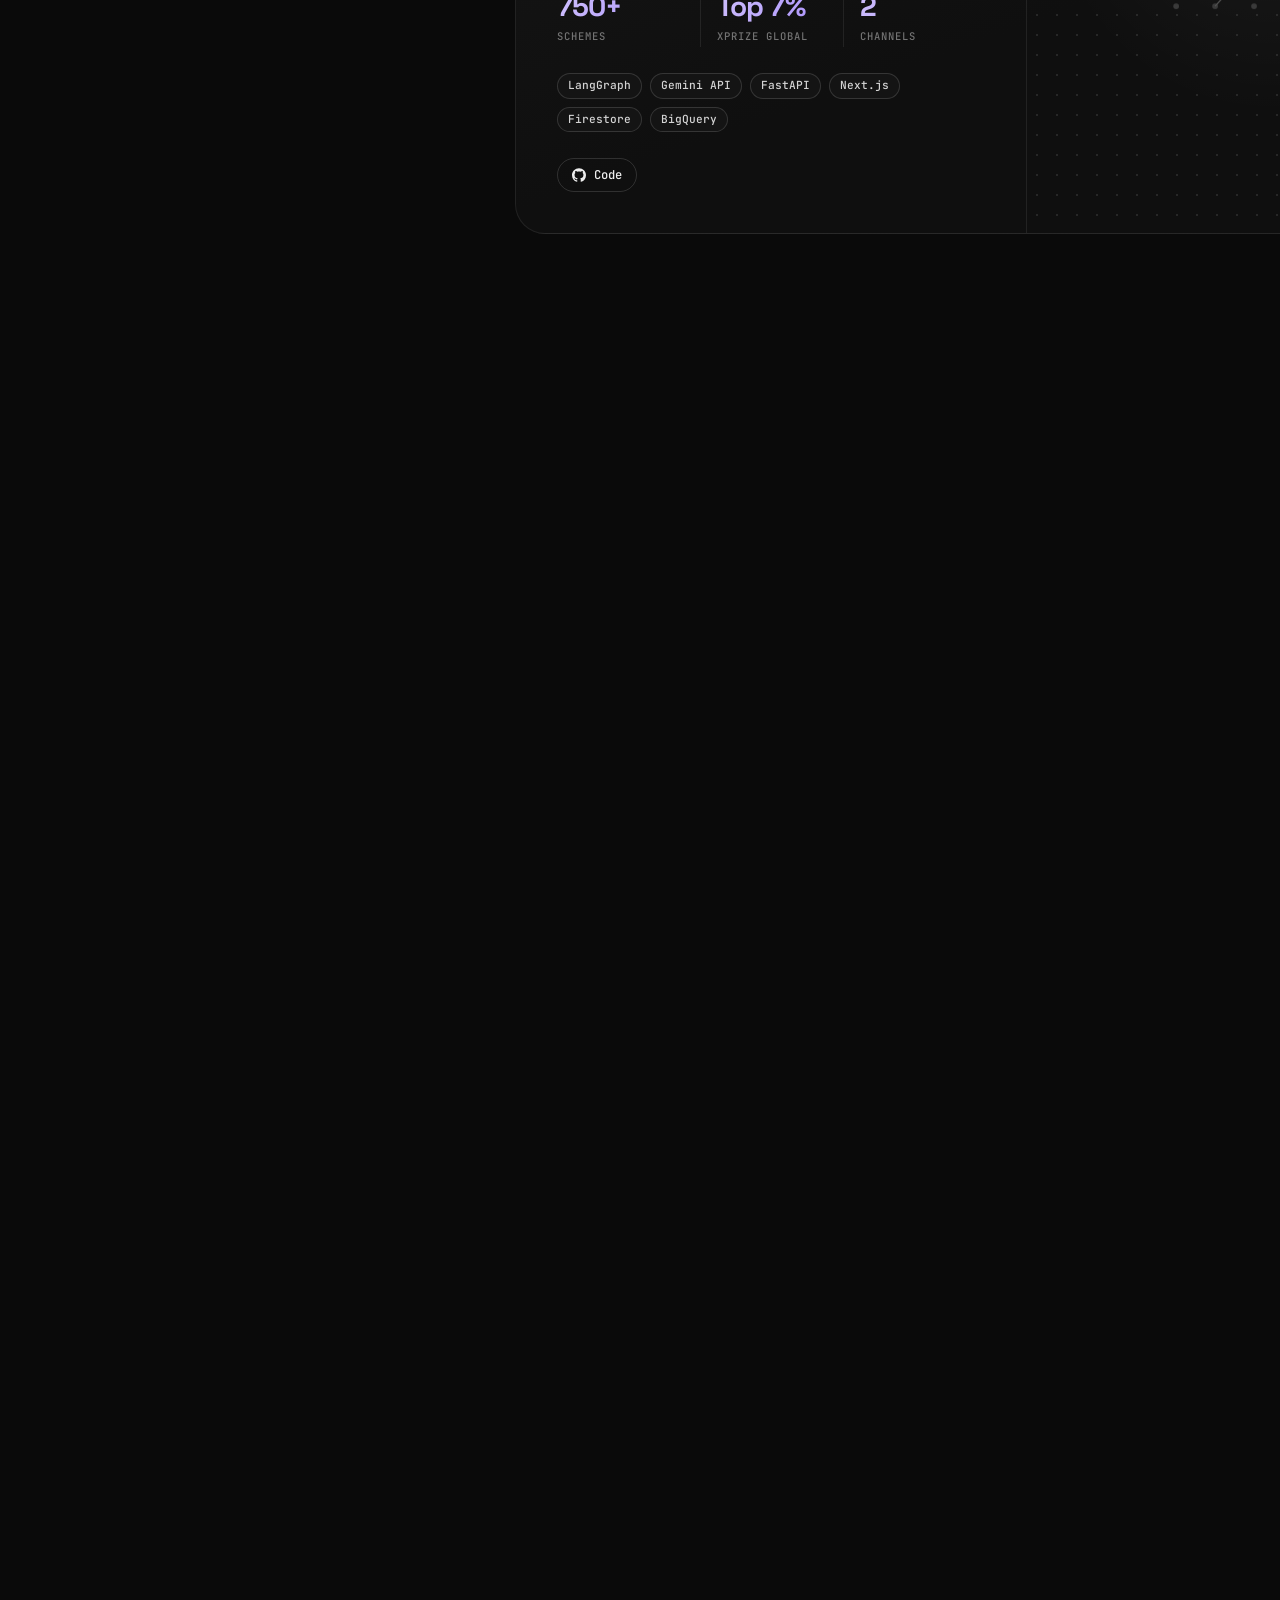
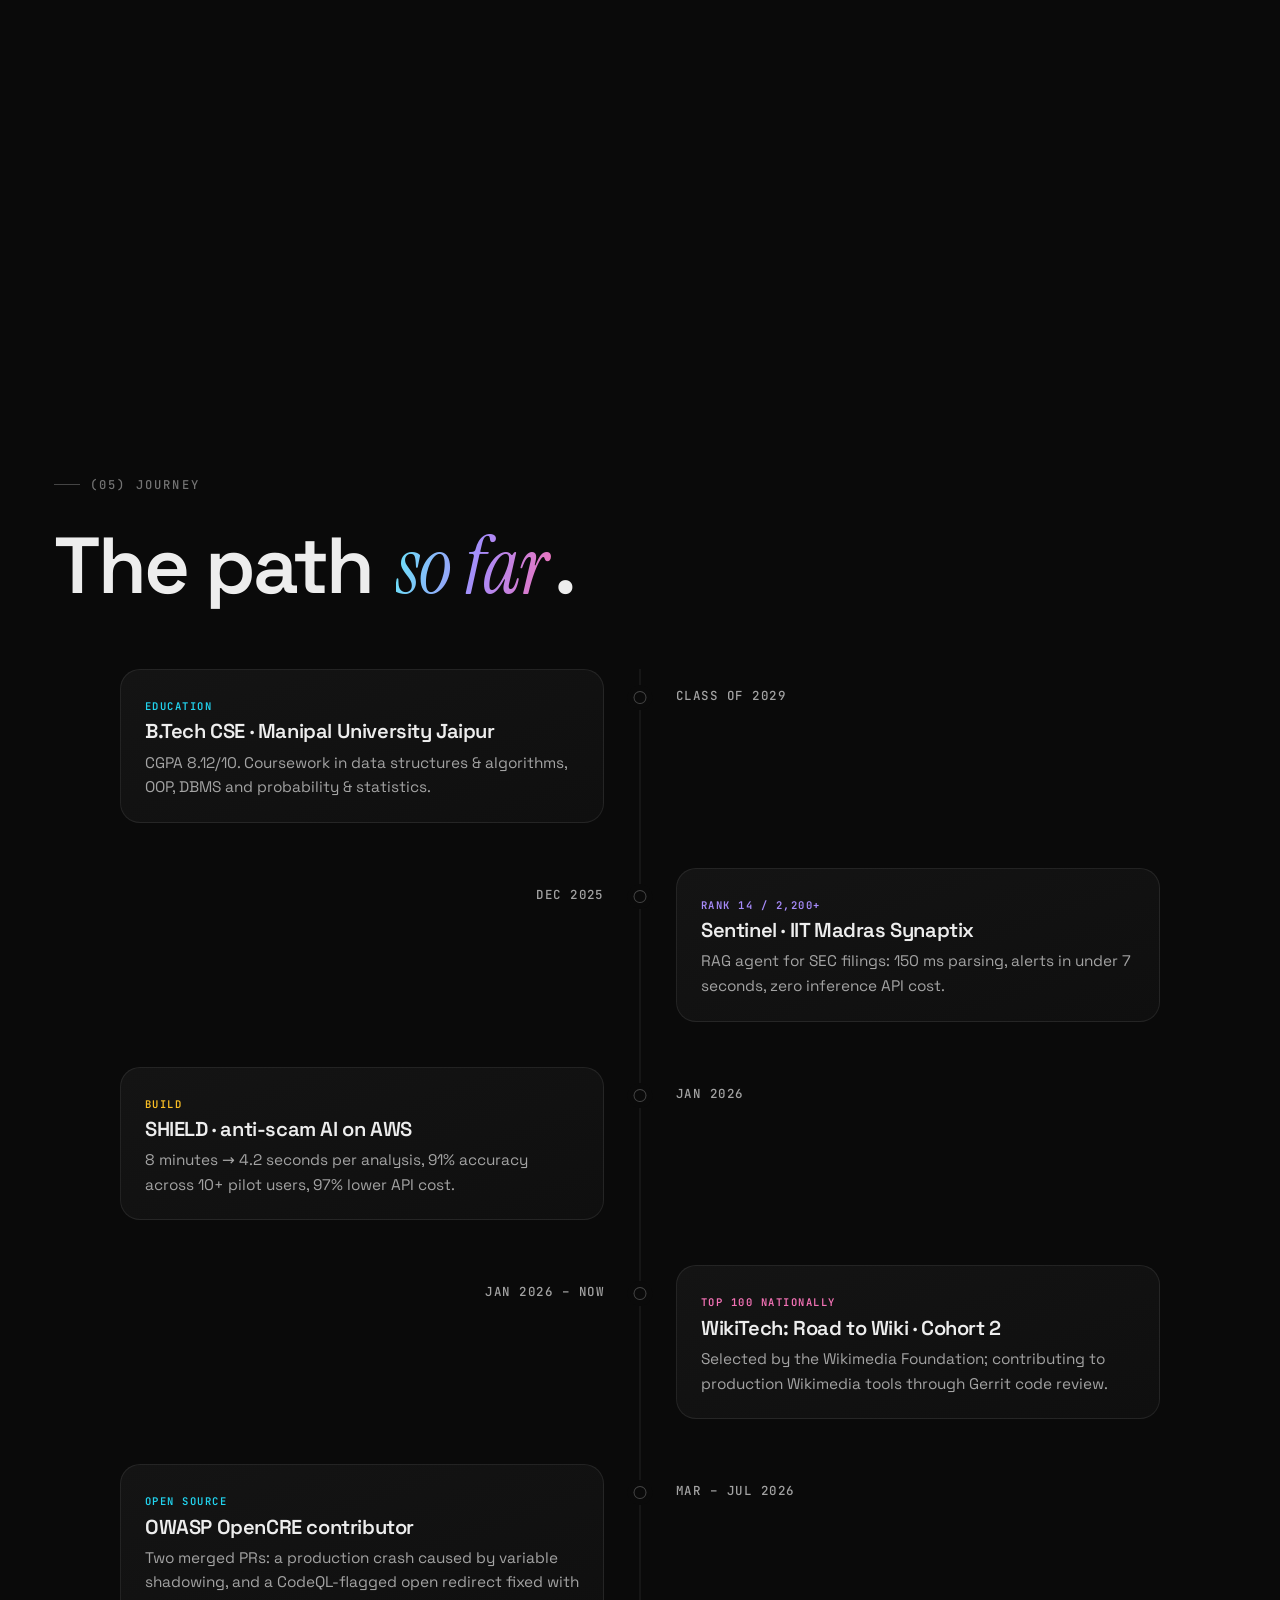
==== commit 10967fba: "Make project cards clickable; simplify the availability pill - Each card's title now carries a stret" ====
--- a/index.html
+++ b/index.html
@@ -102,10 +102,7 @@
     <!-- ============================================================ hero -->
     <section class="hero" id="top" aria-label="Introduction">
       <div class="container hero__inner">
-        <a class="status" href="#contact" data-hero aria-label="Available — open to AI/ML, SWE and SDE roles. Get in touch.">
-          <span class="status__dot" aria-hidden="true"></span>
-          <span class="status__tag">Available</span>
-          <span class="status__sep" aria-hidden="true"></span>
+        <a class="status" href="#contact" data-hero aria-label="Open to AI/ML, SWE and SDE roles. Get in touch.">
           <span class="status__text">Open to <b>AI/ML, SWE &amp; SDE roles</b></span>
           <svg class="status__arrow" viewBox="0 0 24 24" fill="none" stroke="currentColor" stroke-width="2" stroke-linecap="round" stroke-linejoin="round" aria-hidden="true"><path d="M5 12h14M13 6l6 6-6 6"/></svg>
         </a>
@@ -328,7 +325,7 @@
             <div class="project__body">
               <div class="project__top"><span class="project__idx">01</span><span>Aug 2026</span></div>
               <div>
-                <h3>Sarthi Kalyan</h3>
+                <h3><a class="project__link" href="https://github.com/BEAST04289/SchemeBot" target="_blank" rel="noopener">Sarthi Kalyan</a></h3>
                 <p class="project__cat">Multi-agent RAG assistant</p>
               </div>
               <span class="award"><svg viewBox="0 0 24 24" fill="none" stroke="currentColor" stroke-width="2" stroke-linecap="round" stroke-linejoin="round" aria-hidden="true"><path d="M8 21h8M12 17v4M7 4h10v5a5 5 0 0 1-10 0zM7 6H4.5a2.5 2.5 0 0 0 2.6 4.4M17 6h2.5a2.5 2.5 0 0 1-2.6 4.4"/></svg>Top 100 / 1,400+ · XPRIZE · CraftNCode finalist</span>
@@ -354,7 +351,7 @@
             <div class="project__body">
               <div class="project__top"><span class="project__idx">02</span><span>Jun 2026</span></div>
               <div>
-                <h3>iWebify</h3>
+                <h3><a class="project__link" href="https://github.com/BEAST04289/iWEBIFY" target="_blank" rel="noopener">iWebify</a></h3>
                 <p class="project__cat">LLM application compiler</p>
               </div>
               <p>A 9-stage LangGraph pipeline that turns natural-language requirements into validated, executable app schemas — with dependency-aware context isolation and a repair engine that fixes only what the exact Pydantic errors point at.</p>
@@ -379,7 +376,7 @@
             <div class="project__body">
               <div class="project__top"><span class="project__idx">03</span><span>Dec 2025</span></div>
               <div>
-                <h3>Sentinel</h3>
+                <h3><a class="project__link" href="https://github.com/BEAST04289/Sentinel" target="_blank" rel="noopener">Sentinel</a></h3>
                 <p class="project__cat">RAG agent for financial filings</p>
               </div>
               <span class="award"><svg viewBox="0 0 24 24" fill="none" stroke="currentColor" stroke-width="2" stroke-linecap="round" stroke-linejoin="round" aria-hidden="true"><path d="M8 21h8M12 17v4M7 4h10v5a5 5 0 0 1-10 0zM7 6H4.5a2.5 2.5 0 0 0 2.6 4.4M17 6h2.5a2.5 2.5 0 0 1-2.6 4.4"/></svg>Rank 14 / 2,200+ · IIT Madras Synaptix</span>
@@ -406,7 +403,7 @@
             <div class="project__body">
               <div class="project__top"><span class="project__idx">04</span><span>Jan 2026 – now</span></div>
               <div>
-                <h3>SHIELD</h3>
+                <h3><a class="project__link" href="https://github.com/BEAST04289/AWS_AI-FOR-BHARAT" target="_blank" rel="noopener">SHIELD</a></h3>
                 <p class="project__cat">Anti-scam AI platform on AWS</p>
               </div>
               <p>An AWS-based scam detection platform for senior citizens, with a DynamoDB Scam Fingerprint Network (79.7% cache hit rate) and Hindi voice-first, accessibility-focused interfaces.</p>
@@ -428,7 +425,7 @@
             <div class="project__body">
               <div class="project__top"><span class="project__idx">05</span><span>Sep 2026</span></div>
               <div>
-                <h3>CaseVera</h3>
+                <h3><a class="project__link" href="https://github.com/BEAST04289/CaseVera" target="_blank" rel="noopener">CaseVera</a></h3>
                 <p class="project__cat">AI investigation agent</p>
               </div>
               <span class="award"><svg viewBox="0 0 24 24" fill="none" stroke="currentColor" stroke-width="2" stroke-linecap="round" stroke-linejoin="round" aria-hidden="true"><path d="M8 21h8M12 17v4M7 4h10v5a5 5 0 0 1-10 0zM7 6H4.5a2.5 2.5 0 0 0 2.6 4.4M17 6h2.5a2.5 2.5 0 0 1-2.6 4.4"/></svg>Top 25 · TigerGraph × Hacker House Goa 2026</span>
@@ -456,7 +453,7 @@
             <div class="project__body">
               <div class="project__top"><span class="project__idx">06</span><span>2026</span></div>
               <div>
-                <h3>DugTrio</h3>
+                <h3><a class="project__link" href="https://github.com/BEAST04289/DugTrio" target="_blank" rel="noopener">DugTrio</a></h3>
                 <p class="project__cat">Verifiable sentiment agent</p>
               </div>
               <span class="award"><svg viewBox="0 0 24 24" fill="none" stroke="currentColor" stroke-width="2" stroke-linecap="round" stroke-linejoin="round" aria-hidden="true"><path d="M8 21h8M12 17v4M7 4h10v5a5 5 0 0 1-10 0zM7 6H4.5a2.5 2.5 0 0 0 2.6 4.4M17 6h2.5a2.5 2.5 0 0 1-2.6 4.4"/></svg>Top 10 / 232 · 100x School × Superteam</span>
--- a/assets/css/main.css
+++ b/assets/css/main.css
@@ -320,7 +320,7 @@
 .status {
   position: relative; justify-self: start; isolation: isolate;
   display: inline-flex; align-items: center; gap: 12px;
-  padding: 11px 16px 11px 15px; border-radius: 999px;
+  padding: 12px 18px 12px 20px; border-radius: 999px;
   background: linear-gradient(180deg, rgba(255, 255, 255, 0.07), rgba(255, 255, 255, 0.015) 60%), #0e0e0e;
   box-shadow: inset 0 1px 0 rgba(255, 255, 255, 0.08), 0 18px 40px -18px rgba(0, 0, 0, 0.9);
   font: 500 0.95rem/1 var(--sans); letter-spacing: -0.005em; color: var(--soft);
@@ -336,14 +336,6 @@
   animation: spin 5s linear infinite;
 }
 @keyframes spin { to { --spin: 360deg; } }
-.status__dot { position: relative; width: 8px; height: 8px; flex: none; border-radius: 50%; background: var(--green); box-shadow: 0 0 10px rgba(52, 211, 153, 0.7); }
-.status__dot::after {
-  content: ""; position: absolute; inset: -5px; border-radius: 50%; border: 1px solid rgba(52, 211, 153, 0.6);
-  animation: halo 2.2s var(--ease) infinite;
-}
-@keyframes halo { 0% { transform: scale(0.5); opacity: 1; } 100% { transform: scale(1.6); opacity: 0; } }
-.status__tag { font: 600 0.66rem/1 var(--mono); letter-spacing: 0.18em; text-transform: uppercase; color: var(--green); }
-.status__sep { width: 1px; height: 16px; background: var(--line-2); }
 .status__text b { font-weight: 600; background: var(--grad); -webkit-background-clip: text; background-clip: text; color: transparent; }
 .status__arrow { width: 16px; height: 16px; flex: none; color: var(--dim); transition: transform 0.45s var(--ease), color 0.3s; }
 .status:hover .status__arrow, .status:focus-visible .status__arrow { transform: translateX(4px); color: var(--text); }
@@ -572,6 +564,11 @@
   opacity: 0; transition: opacity 0.4s;
 }
 .project:hover::after { opacity: 1; }
+.project__link { color: inherit; }
+.project__link::after { content: ""; position: absolute; inset: 0; z-index: 1; border-radius: inherit; }
+.project__links a { position: relative; z-index: 2; }
+.project:has(.project__link:focus-visible) { outline: 2px solid var(--text); outline-offset: 4px; }
+.project__link:focus-visible { outline: none; }
 .project__body { display: grid; align-content: space-between; gap: 26px; padding: clamp(26px, 3.2vw, 46px); }
 .project__top { display: flex; justify-content: space-between; align-items: center; gap: 12px; font: 500 0.72rem/1 var(--mono); letter-spacing: 0.16em; color: var(--dim); text-transform: uppercase; }
 .project__idx { color: var(--muted); }
@@ -810,8 +807,7 @@
   .bento { grid-template-columns: 1fr; }
   .metrics div + div { padding-left: 10px; }
   .hero__meta span:nth-child(2) { display: none; }
-  .status { gap: 10px; padding: 10px 14px; font-size: 0.88rem; }
-  .status__tag, .status__sep { display: none; }
+  .status { gap: 10px; padding: 10px 14px 10px 16px; font-size: 0.88rem; }
   .mail { padding: 16px 22px; }
 }
 
